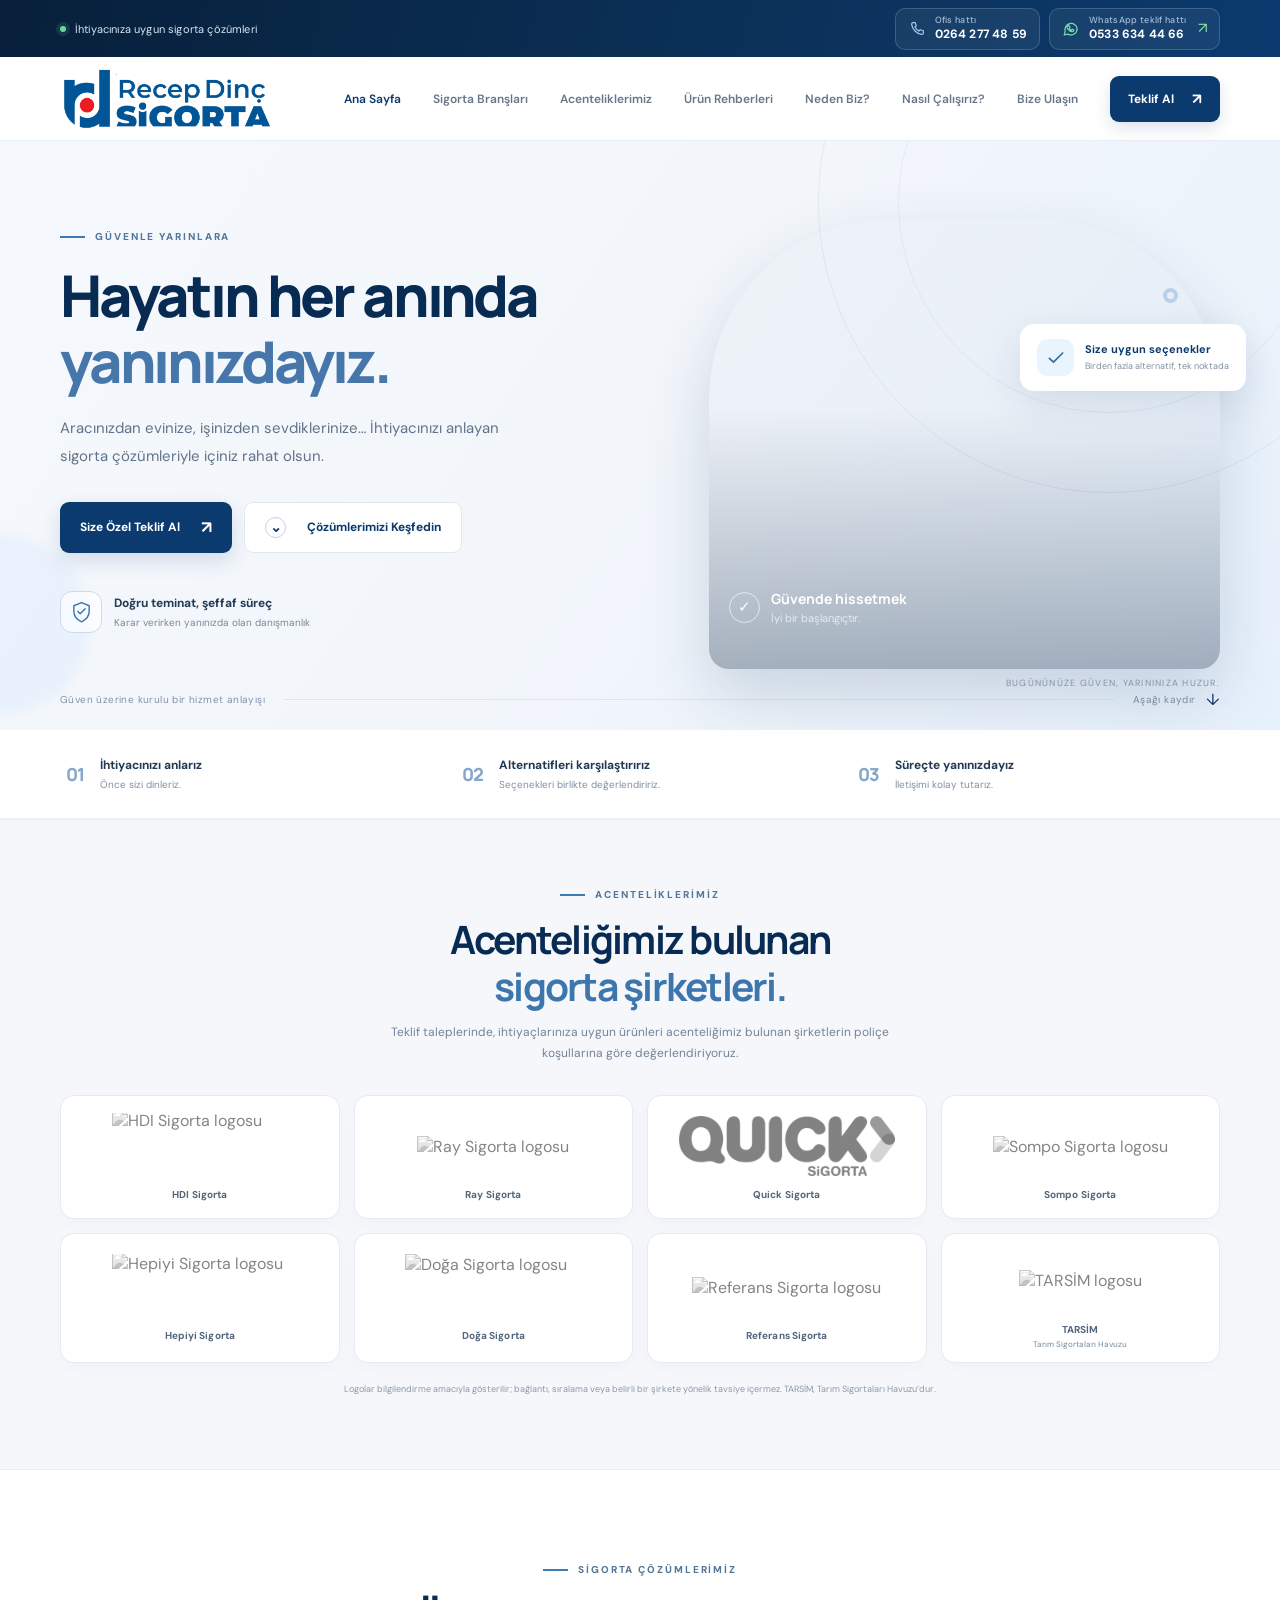
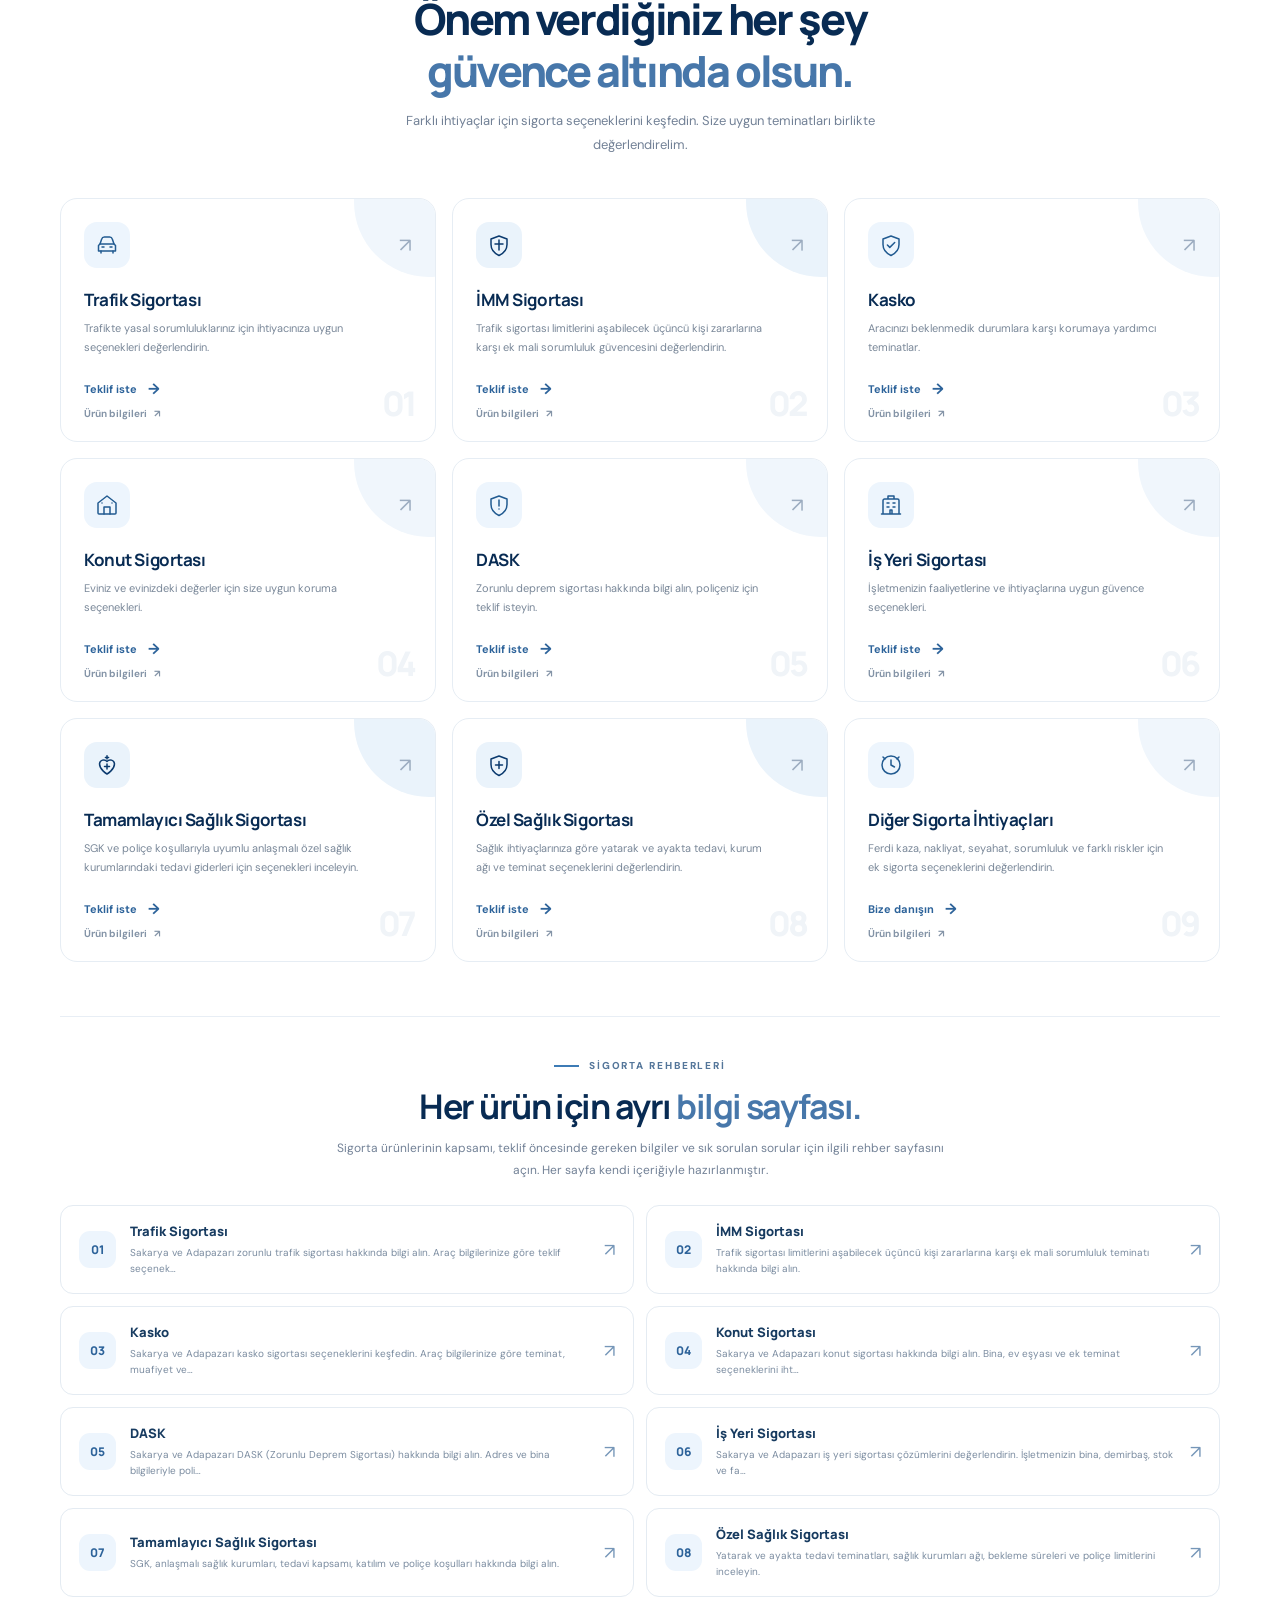
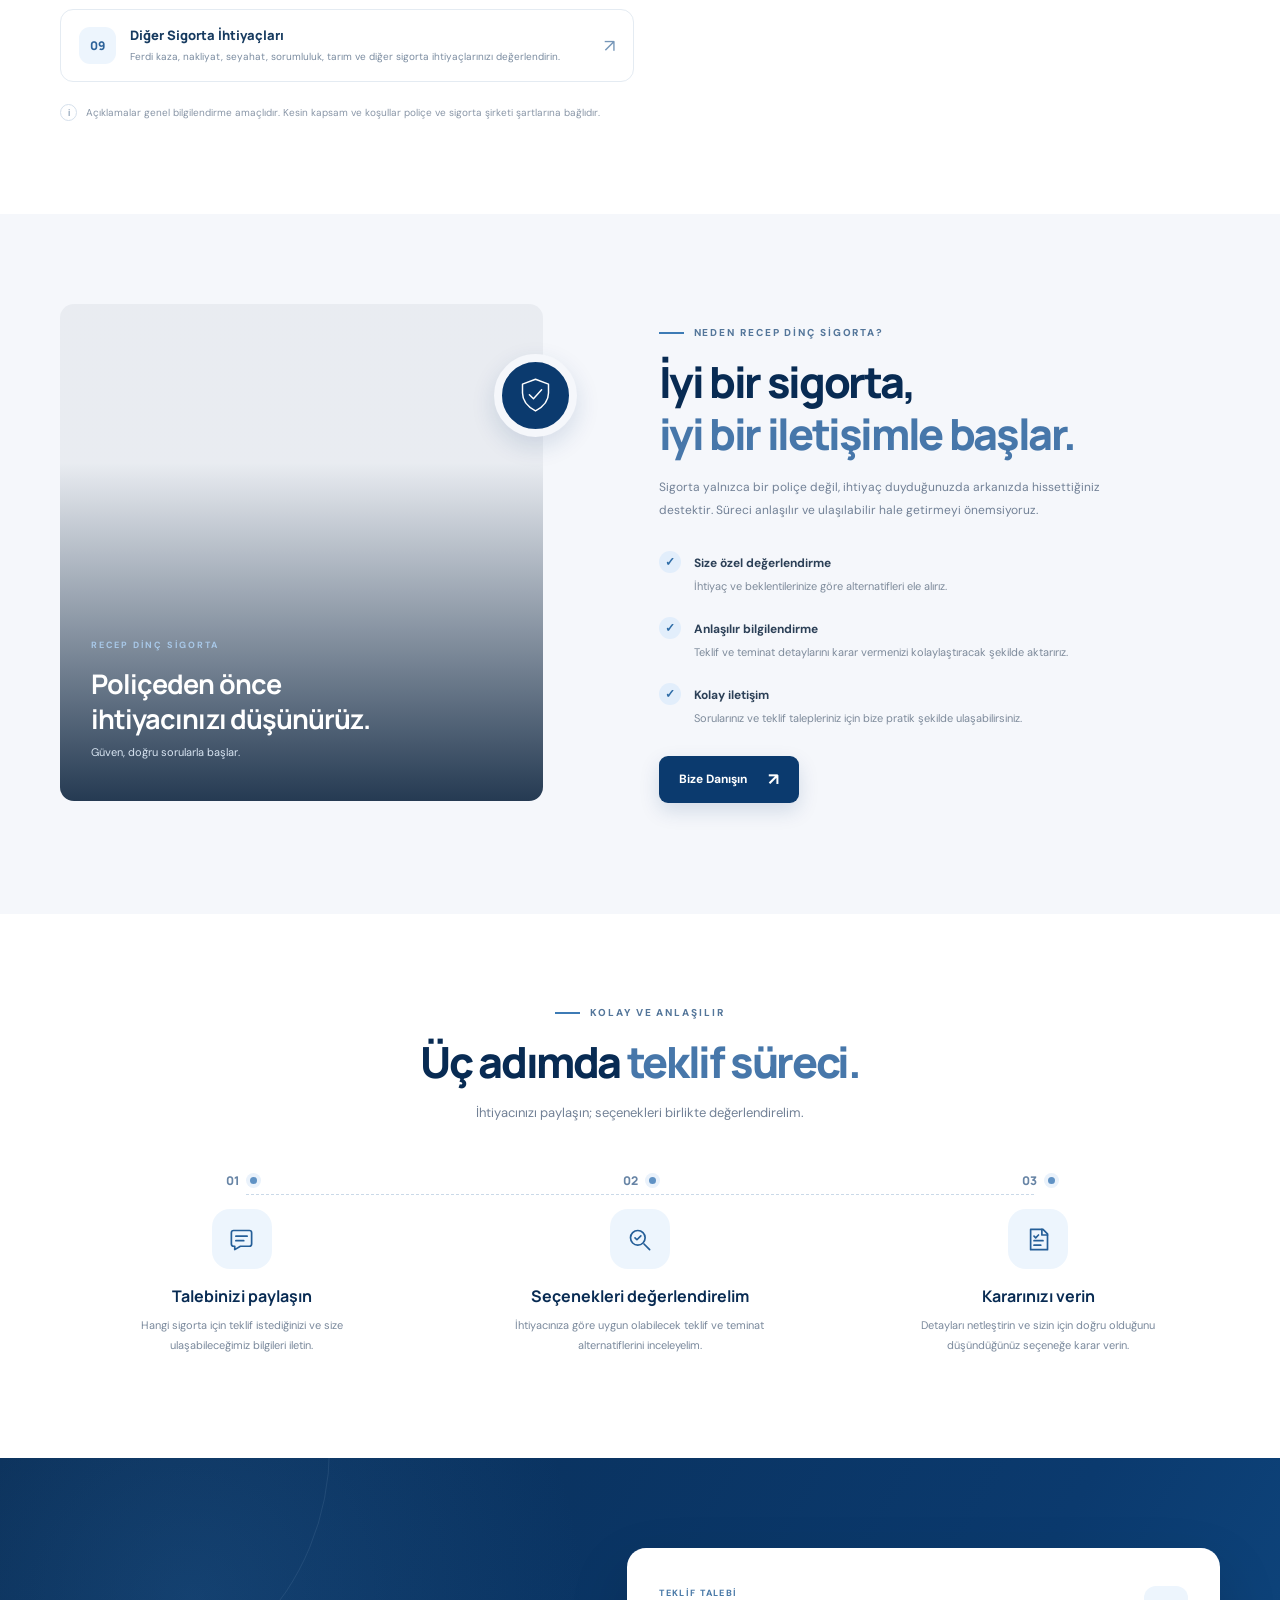
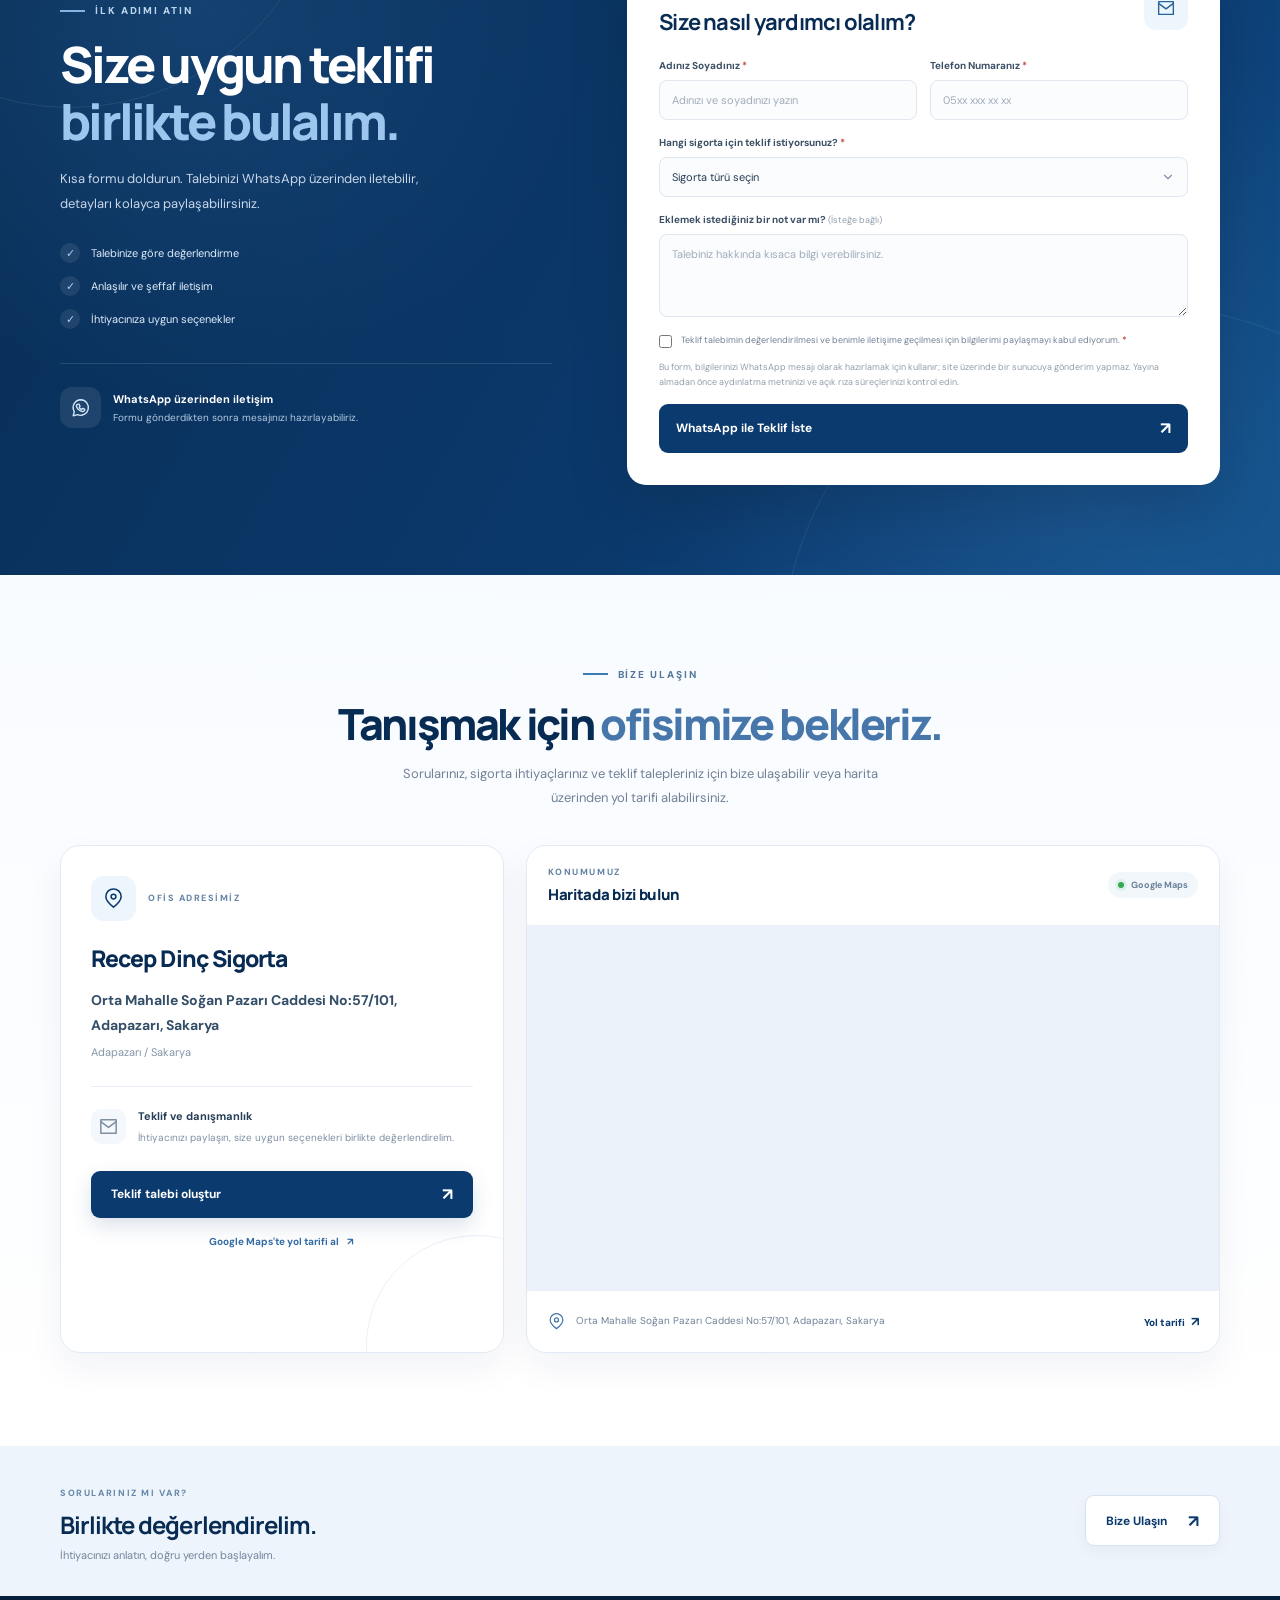
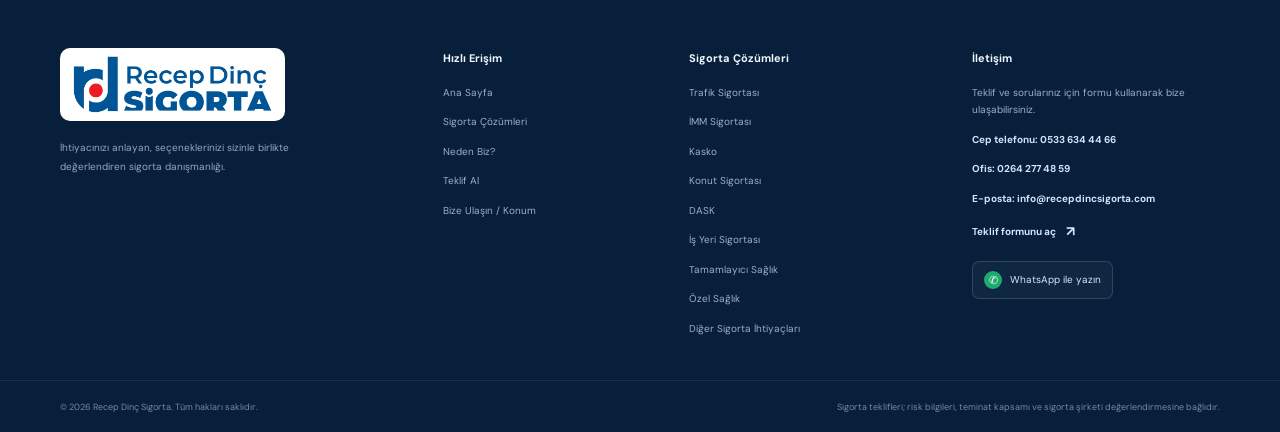
==== index.html @ e1933b5a "ilk" ====
<!DOCTYPE html>

<html lang="tr">
<head>
<meta charset="utf-8"/>
<meta content="width=device-width, initial-scale=1" name="viewport"/>
<meta content="#0B3A6E" name="theme-color"/>
<meta content="index,follow,max-image-preview:large" name="robots"/>
<link href="https://www.recepdincsigorta.com/" rel="canonical"/>
<meta content="website" property="og:type"/>
<meta content="tr_TR" property="og:locale"/>
<meta content="Recep Dinç Sigorta" property="og:site_name"/>
<meta content="Recep Dinç Sigorta | Sakarya Sigorta Çözümleri" property="og:title"/>
<meta content="Recep Dinç Sigorta ile Sakarya ve Adapazarı’nda trafik sigortası, İMM, kasko, konut, DASK, iş yeri, tamamlayıcı sağlık, özel sağlık ve diğer sigorta ihtiyaçları için bilgi alın ve WhatsApp üzerinden teklif isteyin." property="og:description"/>
<meta content="https://www.recepdincsigorta.com/" property="og:url"/>
<meta content="Recep Dinç Sigorta ile Sakarya ve Adapazarı’nda trafik sigortası, İMM, kasko, konut, DASK, iş yeri, tamamlayıcı sağlık, özel sağlık ve diğer sigorta ihtiyaçları için bilgi alın ve WhatsApp üzerinden teklif isteyin." name="description"/>
<title>Recep Dinç Sigorta | Sakarya Sigorta Çözümleri</title>
<link href="https://fonts.googleapis.com" rel="preconnect"/>
<link crossorigin="" href="https://fonts.gstatic.com" rel="preconnect"/>
<link href="https://fonts.googleapis.com/css2?family=DM+Sans:wght@400;500;600;700&amp;family=Manrope:wght@400;500;600;700;800&amp;display=swap" rel="stylesheet"/>
<link href="style.css" rel="stylesheet">
<script type="application/ld+json">{"@context":"https://schema.org","@graph":[{"@type":"InsuranceAgency","@id":"https://www.recepdincsigorta.com/#organization","name":"Recep Dinç Sigorta","url":"https://www.recepdincsigorta.com/","telephone":"+902642774859","email":"info@recepdincsigorta.com","contactPoint":{"@type":"ContactPoint","telephone":"+905336344466","email":"info@recepdincsigorta.com","contactType":"customer service","availableLanguage":"Turkish"},"address":{"@type":"PostalAddress","streetAddress":"Orta Mahalle Soğan Pazarı Caddesi No:57/101","addressLocality":"Adapazarı","addressRegion":"Sakarya","addressCountry":"TR"}},{"@type":"WebSite","@id":"https://www.recepdincsigorta.com/#website","url":"https://www.recepdincsigorta.com/","name":"Recep Dinç Sigorta","inLanguage":"tr-TR","publisher":{"@id":"https://www.recepdincsigorta.com/#organization"}}]}
</script>

<style id="quick-logo-final-fix">
.partner-logo-quick{display:block;width:220px;max-width:100%;height:60px;max-height:60px;object-fit:contain;object-position:center;flex:0 1 auto}
@media(max-width:760px){.partner-logo-quick{width:160px;max-width:100%;height:45px;max-height:45px;object-fit:contain}}
</style>
</head>
<body>
<div class="topline">
<div class="container topline-inner">
<span class="topline-message"><span class="status-dot"></span> İhtiyacınıza uygun sigorta çözümleri</span>
<div aria-label="Hızlı iletişim bağlantıları" class="topline-actions">
<a aria-label="Ofis telefonunu ara: 0264 277 48 59" class="topline-phone" href="tel:+902642774859">
<svg aria-hidden="true" viewbox="0 0 24 24"><path d="M6.8 3.5h2.8l1.4 4.2-1.8 1.6a14.1 14.1 0 0 0 5.5 5.5l1.6-1.8 4.2 1.4v2.8c0 1.1-.9 2-2 2A15.8 15.8 0 0 1 4.8 5.5c0-1.1.9-2 2-2Z"></path></svg><span class="topline-copy"><small>Ofis hattı</small><strong>0264 277 48 59</strong></span>
</a>
<a aria-label="WhatsApp üzerinden yaz: 0533 634 44 66" class="topline-right" href="https://wa.me/905336344466?text=Merhaba%20Recep%20Din%C3%A7%20Sigorta" rel="noopener noreferrer" target="_blank">
<svg aria-hidden="true" viewbox="0 0 24 24"><path d="M20.2 11.7a8.2 8.2 0 0 1-12.1 7.2L3 20l1.2-4.9A8.2 8.2 0 1 1 20.2 11.7Z"></path><path d="M8.2 8.1c.2-.4.4-.5.7-.5h.5c.2 0 .3.1.4.4l.8 1.7c.1.2.1.4-.1.6l-.6.7c-.2.2-.2.4 0 .6.5.7 1.2 1.4 2 1.8.2.1.4.1.6-.1l.8-.8c.2-.2.4-.2.6-.1l1.6.8c.2.1.3.2.3.4 0 .3-.2 1-.7 1.4-.5.4-1.2.7-1.9.6-.7-.1-1.7-.4-2.8-1.1-1.6-1-2.7-2.4-3-2.9-.3-.5-.7-1.2-.7-1.9s.3-1.3.7-1.7Z"></path></svg><span class="topline-copy"><small>WhatsApp teklif hattı</small><strong>0533 634 44 66</strong></span><span aria-hidden="true" class="topline-arrow">↗</span>
</a>
</div>
</div>
</div>
<header class="site-header">
<div class="container nav-wrap">
<a aria-label="Recep Dinç Sigorta ana sayfa" class="brand" href="#anasayfa">
<img alt="Recep Dinç Sigorta" class="brand-logo" src="assets/recep-dinc-sigorta-logo.png"/>
</a>
<button aria-controls="mainNav" aria-expanded="false" aria-label="Menüyü aç" class="menu-toggle" id="menuToggle"><span></span><span></span><span></span></button>
<nav aria-label="Ana menü" class="main-nav" id="mainNav">
<a class="nav-link active" href="#anasayfa">Ana Sayfa</a>
<a class="nav-link" href="#sigortalar">Sigorta Branşları</a>
<a class="nav-link" href="#cozum-ortaklarimiz">Acenteliklerimiz</a>
<a class="nav-link" href="#urun-detaylari">Ürün Rehberleri</a>
<a class="nav-link" href="#neden-biz">Neden Biz?</a>
<a class="nav-link" href="#surec">Nasıl Çalışırız?</a>
<a class="nav-link" href="bize-ulasin.html">Bize Ulaşın</a>
<a class="nav-cta" href="#teklif">Teklif Al <span aria-hidden="true">↗</span></a>
</nav>
</div>
</header>
<main>
<section class="hero" id="anasayfa">
<div class="hero-orb orb-one"></div><div class="hero-orb orb-two"></div>
<div class="container hero-grid">
<div class="hero-copy">
<div class="eyebrow"><span class="eyebrow-line"></span> GÜVENLE YARINLARA</div>
<h1>Hayatın her anında<br/><span>yanınızdayız.</span></h1>
<p class="hero-lead">Aracınızdan evinize, işinizden sevdiklerinize… İhtiyacınızı anlayan sigorta çözümleriyle içiniz rahat olsun.</p>
<div class="hero-actions">
<a class="btn btn-primary" href="#teklif">Size Özel Teklif Al <span aria-hidden="true">↗</span></a>
<a class="btn btn-secondary" href="#sigortalar"><span aria-hidden="true" class="play-icon">⌄</span> Çözümlerimizi Keşfedin</a>
</div>
<div class="hero-proof">
<div class="proof-icon"><svg aria-hidden="true" viewbox="0 0 24 24"><path d="M12 2.7 20 6v5.7c0 5.2-3.2 8.8-8 11.1-4.8-2.3-8-5.9-8-11.1V6l8-3.3Z"></path><path d="m8.2 12 2.4 2.4 5.2-5.2"></path></svg></div>
<div><strong>Doğru teminat, şeffaf süreç</strong><span>Karar verirken yanınızda olan danışmanlık</span></div>
</div>
</div>
<div aria-label="Ailesiyle birlikte açık havada vakit geçiren mutlu aile fotoğrafı" class="hero-visual">
<div class="hero-photo"></div>
<div class="photo-shade"></div>
<div class="image-label"><span class="image-label-icon">✓</span><span><strong>Güvende hissetmek</strong><small>İyi bir başlangıçtır.</small></span></div>
<div class="floating-note"><span class="floating-note-icon"><svg aria-hidden="true" viewbox="0 0 24 24"><path d="M4 12.5 9 17l11-11"></path></svg></span><span><strong>Size uygun seçenekler</strong><small>Birden fazla alternatif, tek noktada</small></span></div>
<div class="visual-caption">Bugününüze güven, yarınınıza huzur.</div>
</div>
</div>
<div class="container hero-bottom"><span>Güven üzerine kurulu bir hizmet anlayışı</span><div class="hero-bottom-line"></div><span class="scroll-hint">Aşağı kaydır <span>↓</span></span></div>
</section>
<section aria-label="Hizmet yaklaşımımız" class="trust-strip">
<div class="container trust-grid">
<div class="trust-item"><span class="trust-symbol">01</span><div><strong>İhtiyacınızı anlarız</strong><small>Önce sizi dinleriz.</small></div></div>
<div class="trust-item"><span class="trust-symbol">02</span><div><strong>Alternatifleri karşılaştırırız</strong><small>Seçenekleri birlikte değerlendiririz.</small></div></div>
<div class="trust-item"><span class="trust-symbol">03</span><div><strong>Süreçte yanınızdayız</strong><small>İletişimi kolay tutarız.</small></div></div>
</div>
</section>
<section aria-labelledby="partners-title" class="partners-section" id="cozum-ortaklarimiz">
<div class="container">
<div class="partners-heading">
<div class="eyebrow"><span class="eyebrow-line"></span> ACENTELİKLERİMİZ</div>
<h2 id="partners-title">Acenteliğimiz bulunan<br/><span>sigorta şirketleri.</span></h2>
<p>Teklif taleplerinde, ihtiyaçlarınıza uygun ürünleri acenteliğimiz bulunan şirketlerin poliçe koşullarına göre değerlendiriyoruz.</p>
</div>
<div aria-label="Acenteliğimiz bulunan sigorta şirketleri" class="partners-grid">
<div aria-label="HDI Sigorta, acenteliğimiz bulunan sigorta şirketi" class="partner-card" role="group" tabindex="0">
<span class="partner-logo-wrap"><img alt="HDI Sigorta logosu" class="partner-logo partner-logo-hdi" decoding="async" loading="eager" src="https://www.fndsigorta.com/uploads/8.webp"/></span><span class="partner-name">HDI Sigorta</span>
</div>
<div aria-label="Ray Sigorta, acenteliğimiz bulunan sigorta şirketi" class="partner-card" role="group" tabindex="0">
<span class="partner-logo-wrap"><img alt="Ray Sigorta logosu" class="partner-logo partner-logo-ray" decoding="async" loading="eager" src="https://upload.wikimedia.org/wikipedia/commons/9/9a/Ray_Sigorta_logo.svg"/></span><span class="partner-name">Ray Sigorta</span>
</div>
<div aria-label="Quick Sigorta, acenteliğimiz bulunan sigorta şirketi" class="partner-card" role="group" tabindex="0">
<span class="partner-logo-wrap"><img alt="Quick Sigorta logosu" class="partner-logo partner-logo-quick" width="540" height="150" decoding="async" loading="eager" src="assets/quick-sigorta-logo.png"/></span><span class="partner-name">Quick Sigorta</span>
</div>
<div aria-label="Sompo Sigorta, acenteliğimiz bulunan sigorta şirketi" class="partner-card" role="group" tabindex="0">
<span class="partner-logo-wrap"><img alt="Sompo Sigorta logosu" class="partner-logo" decoding="async" loading="lazy" src="https://upload.wikimedia.org/wikipedia/commons/1/10/Sompo-sigorta.svg"/></span><span class="partner-name">Sompo Sigorta</span>
</div>
<div aria-label="Hepiyi Sigorta, acenteliğimiz bulunan sigorta şirketi" class="partner-card" role="group" tabindex="0">
<span class="partner-logo-wrap"><img alt="Hepiyi Sigorta logosu" class="partner-logo partner-logo-hepiyi" decoding="async" loading="lazy" src="https://logowik.com/content/uploads/images/hepiyi-sigorta5466.logowik.com.webp"/></span><span class="partner-name">Hepiyi Sigorta</span>
</div>
<div aria-label="Doğa Sigorta, acenteliğimiz bulunan sigorta şirketi" class="partner-card" role="group" tabindex="0">
<span class="partner-logo-wrap"><img alt="Doğa Sigorta logosu" class="partner-logo partner-logo-doga" decoding="async" loading="lazy" src="https://www.dogasigorta.com/images/thumbnail.png"/></span><span class="partner-name">Doğa Sigorta</span>
</div>
<div aria-label="Referans Sigorta, acenteliğimiz bulunan sigorta şirketi" class="partner-card" role="group" tabindex="0">
<span class="partner-logo-wrap"><img alt="Referans Sigorta logosu" class="partner-logo" decoding="async" loading="lazy" src="https://www.sehirsigorta.com/img/sigorta-sirket-logolari/referans_sigorta_logo.png"/></span><span class="partner-name">Referans Sigorta</span>
</div>
<div aria-label="TARSİM, Tarım Sigortaları Havuzu" class="partner-card" role="group" tabindex="0">
<span class="partner-logo-wrap"><img alt="TARSİM logosu" class="partner-logo partner-logo-tarsim" decoding="async" loading="lazy" src="https://trsm.tarsim.gov.tr/rest/api/anonymous/getKMHaberDuyuruDokumanFile?id=230&amp;type=image%2Fpng"/></span><span class="partner-name">TARSİM<small class="partner-subname">Tarım Sigortaları Havuzu</small></span>
</div>
</div>
<p class="partners-note">Logolar bilgilendirme amacıyla gösterilir; bağlantı, sıralama veya belirli bir şirkete yönelik tavsiye içermez. TARSİM, Tarım Sigortaları Havuzu’dur.</p>
</div>
</section>
<section class="section insurance-section" id="sigortalar">
<div class="container">
<div class="section-heading centered">
<div class="eyebrow"><span class="eyebrow-line"></span> SİGORTA ÇÖZÜMLERİMİZ</div>
<h2>Önem verdiğiniz her şey<br/><span>güvence altında olsun.</span></h2>
<p>Farklı ihtiyaçlar için sigorta seçeneklerini keşfedin. Size uygun teminatları birlikte değerlendirelim.</p>
</div>
<div class="insurance-grid">
<article class="insurance-card card-traffic">
<div class="card-top"><span class="card-icon"><svg viewbox="0 0 24 24"><path d="m5 11 1.7-5A2.8 2.8 0 0 1 9.4 4h5.2a2.8 2.8 0 0 1 2.7 2L19 11l1.5 1.5V18H3.5v-5.5L5 11Z"></path><path d="M5 11h14M6 18v2m12-2v2M7 14h2m6 0h2"></path></svg></span><span class="card-arrow">↗</span></div>
<div class="card-content"><h3><a href="trafik-sigortasi.html">Trafik Sigortası</a></h3><p>Trafikte yasal sorumluluklarınız için ihtiyacınıza uygun seçenekleri değerlendirin.</p><div class="card-actions"><a class="text-link" data-branch="Trafik Sigortası" href="#teklif">Teklif iste <span>→</span></a><a class="detail-link" href="trafik-sigortasi.html">Ürün bilgileri <span>↗</span></a></div></div>
<div class="card-number">01</div>
</article><article class="insurance-card card-imm">
<div class="card-top"><span class="card-icon"><svg aria-hidden="true" viewbox="0 0 24 24"><path d="M12 3 20 6v5.5c0 5.1-3.1 8.7-8 11-4.9-2.3-8-5.9-8-11V6l8-3Z"></path><path d="M12 7v10M8 11h8"></path></svg></span><span class="card-arrow">↗</span></div>
<div class="card-content"><h3><a href="imm-sigortasi.html">İMM Sigortası</a></h3><p>Trafik sigortası limitlerini aşabilecek üçüncü kişi zararlarına karşı ek mali sorumluluk güvencesini değerlendirin.</p><div class="card-actions"><a class="text-link" data-branch="İMM (İhtiyari Mali Mesuliyet)" href="#teklif">Teklif iste <span>→</span></a><a class="detail-link" href="imm-sigortasi.html">Ürün bilgileri <span>↗</span></a></div></div>
<div class="card-number">02</div>
</article>
<article class="insurance-card card-casco">
<div class="card-top"><span class="card-icon"><svg viewbox="0 0 24 24"><path d="M12 3 20 6v5.5c0 5.1-3.1 8.7-8 11-4.9-2.3-8-5.9-8-11V6l8-3Z"></path><path d="m8.4 12 2.4 2.4 4.9-4.9"></path></svg></span><span class="card-arrow">↗</span></div>
<div class="card-content"><h3><a href="kasko-sigortasi.html">Kasko</a></h3><p>Aracınızı beklenmedik durumlara karşı korumaya yardımcı teminatlar.</p><div class="card-actions"><a class="text-link" data-branch="Kasko" href="#teklif">Teklif iste <span>→</span></a><a class="detail-link" href="kasko-sigortasi.html">Ürün bilgileri <span>↗</span></a></div></div>
<div class="card-number">03</div>
</article>
<article class="insurance-card card-home">
<div class="card-top"><span class="card-icon"><svg viewbox="0 0 24 24"><path d="m3 10 9-7 9 7v10a1 1 0 0 1-1 1H4a1 1 0 0 1-1-1V10Z"></path><path d="M9 21v-7h6v7M7 10h.01M17 10h.01"></path></svg></span><span class="card-arrow">↗</span></div>
<div class="card-content"><h3><a href="konut-sigortasi.html">Konut Sigortası</a></h3><p>Eviniz ve evinizdeki değerler için size uygun koruma seçenekleri.</p><div class="card-actions"><a class="text-link" data-branch="Konut Sigortası" href="#teklif">Teklif iste <span>→</span></a><a class="detail-link" href="konut-sigortasi.html">Ürün bilgileri <span>↗</span></a></div></div>
<div class="card-number">04</div>
</article>
<article class="insurance-card card-dask">
<div class="card-top"><span class="card-icon"><svg viewbox="0 0 24 24"><path d="M12 3 20 6v5.5c0 5.1-3.1 8.7-8 11-4.9-2.3-8-5.9-8-11V6l8-3Z"></path><path d="M12 7v6m0 3h.01"></path></svg></span><span class="card-arrow">↗</span></div>
<div class="card-content"><h3><a href="dask.html">DASK</a></h3><p>Zorunlu deprem sigortası hakkında bilgi alın, poliçeniz için teklif isteyin.</p><div class="card-actions"><a class="text-link" data-branch="DASK (Zorunlu Deprem Sigortası)" href="#teklif">Teklif iste <span>→</span></a><a class="detail-link" href="dask.html">Ürün bilgileri <span>↗</span></a></div></div>
<div class="card-number">05</div>
</article>
<article class="insurance-card card-work">
<div class="card-top"><span class="card-icon"><svg viewbox="0 0 24 24"><path d="M4 21V7.5A1.5 1.5 0 0 1 5.5 6h13A1.5 1.5 0 0 1 20 7.5V21M2.5 21h19M9 6V3h6v3M8 10h2m4 0h2M8 14h2m4 0h2M11 21v-4h2v4"></path></svg></span><span class="card-arrow">↗</span></div>
<div class="card-content"><h3><a href="is-yeri-sigortasi.html">İş Yeri Sigortası</a></h3><p>İşletmenizin faaliyetlerine ve ihtiyaçlarına uygun güvence seçenekleri.</p><div class="card-actions"><a class="text-link" data-branch="İş Yeri Sigortası" href="#teklif">Teklif iste <span>→</span></a><a class="detail-link" href="is-yeri-sigortasi.html">Ürün bilgileri <span>↗</span></a></div></div>
<div class="card-number">06</div>
</article>
<article class="insurance-card card-tss">
<div class="card-top"><span class="card-icon"><svg aria-hidden="true" viewbox="0 0 24 24"><path d="M12 21s-7.5-4.3-7.5-10.2A4.3 4.3 0 0 1 12 8.4a4.3 4.3 0 0 1 7.5 2.4C19.5 16.7 12 21 12 21Z"></path><path d="M12 6V2.8M10.4 4.4h3.2M12 11v5m-2.5-2.5h5"></path></svg></span><span class="card-arrow">↗</span></div>
<div class="card-content"><h3><a href="tamamlayici-saglik-sigortasi.html">Tamamlayıcı Sağlık Sigortası</a></h3><p>SGK ve poliçe koşullarıyla uyumlu anlaşmalı özel sağlık kurumlarındaki tedavi giderleri için seçenekleri inceleyin.</p><div class="card-actions"><a class="text-link" data-branch="Tamamlayıcı Sağlık Sigortası" href="#teklif">Teklif iste <span>→</span></a><a class="detail-link" href="tamamlayici-saglik-sigortasi.html">Ürün bilgileri <span>↗</span></a></div></div>
<div class="card-number">07</div>
</article>
<article class="insurance-card card-oss">
<div class="card-top"><span class="card-icon"><svg aria-hidden="true" viewbox="0 0 24 24"><path d="M12 3 20 6v5.5c0 5.1-3.1 8.7-8 11-4.9-2.3-8-5.9-8-11V6l8-3Z"></path><path d="M8.5 12h7M12 8.5v7"></path></svg></span><span class="card-arrow">↗</span></div>
<div class="card-content"><h3><a href="ozel-saglik-sigortasi.html">Özel Sağlık Sigortası</a></h3><p>Sağlık ihtiyaçlarınıza göre yatarak ve ayakta tedavi, kurum ağı ve teminat seçeneklerini değerlendirin.</p><div class="card-actions"><a class="text-link" data-branch="Özel Sağlık Sigortası" href="#teklif">Teklif iste <span>→</span></a><a class="detail-link" href="ozel-saglik-sigortasi.html">Ürün bilgileri <span>↗</span></a></div></div>
<div class="card-number">08</div>
</article>
<article class="insurance-card card-other">
<div class="card-top"><span class="card-icon"><svg viewbox="0 0 24 24"><circle cx="12" cy="12" r="9"></circle><path d="M12 7v5l3.5 2M4 4l2 2m14-2-2 2"></path></svg></span><span class="card-arrow">↗</span></div>
<div class="card-content"><h3><a href="diger-sigorta-cozumleri.html">Diğer Sigorta İhtiyaçları</a></h3><p>Ferdi kaza, nakliyat, seyahat, sorumluluk ve farklı riskler için ek sigorta seçeneklerini değerlendirin.</p><div class="card-actions"><a class="text-link" data-branch="Diğer Sigorta İhtiyacı" href="#teklif">Bize danışın <span>→</span></a><a class="detail-link" href="diger-sigorta-cozumleri.html">Ürün bilgileri <span>↗</span></a></div></div>
<div class="card-number">09</div>
</article>
</div>
<div class="product-detail-intro" id="urun-detaylari">
<div class="product-detail-heading">
<div class="eyebrow"><span class="eyebrow-line"></span> SİGORTA REHBERLERİ</div>
<h3>Her ürün için ayrı <span>bilgi sayfası.</span></h3>
<p>Sigorta ürünlerinin kapsamı, teklif öncesinde gereken bilgiler ve sık sorulan sorular için ilgili rehber sayfasını açın. Her sayfa kendi içeriğiyle hazırlanmıştır.</p>
</div>
<div class="product-guide-grid">
<a class="product-guide-card" href="trafik-sigortasi.html"><span class="guide-number">01</span><span class="guide-copy"><strong>Trafik Sigortası</strong><small>Sakarya ve Adapazarı zorunlu trafik sigortası hakkında bilgi alın. Araç bilgilerinize göre teklif seçenek…</small></span><span aria-hidden="true" class="guide-arrow">↗</span></a><a class="product-guide-card" href="imm-sigortasi.html"><span class="guide-number">02</span><span class="guide-copy"><strong>İMM Sigortası</strong><small>Trafik sigortası limitlerini aşabilecek üçüncü kişi zararlarına karşı ek mali sorumluluk teminatı hakkında bilgi alın.</small></span><span aria-hidden="true" class="guide-arrow">↗</span></a>
<a class="product-guide-card" href="kasko-sigortasi.html"><span class="guide-number">03</span><span class="guide-copy"><strong>Kasko</strong><small>Sakarya ve Adapazarı kasko sigortası seçeneklerini keşfedin. Araç bilgilerinize göre teminat, muafiyet ve…</small></span><span aria-hidden="true" class="guide-arrow">↗</span></a>
<a class="product-guide-card" href="konut-sigortasi.html"><span class="guide-number">04</span><span class="guide-copy"><strong>Konut Sigortası</strong><small>Sakarya ve Adapazarı konut sigortası hakkında bilgi alın. Bina, ev eşyası ve ek teminat seçeneklerini iht…</small></span><span aria-hidden="true" class="guide-arrow">↗</span></a>
<a class="product-guide-card" href="dask.html"><span class="guide-number">05</span><span class="guide-copy"><strong>DASK</strong><small>Sakarya ve Adapazarı DASK (Zorunlu Deprem Sigortası) hakkında bilgi alın. Adres ve bina bilgileriyle poli…</small></span><span aria-hidden="true" class="guide-arrow">↗</span></a>
<a class="product-guide-card" href="is-yeri-sigortasi.html"><span class="guide-number">06</span><span class="guide-copy"><strong>İş Yeri Sigortası</strong><small>Sakarya ve Adapazarı iş yeri sigortası çözümlerini değerlendirin. İşletmenizin bina, demirbaş, stok ve fa…</small></span><span aria-hidden="true" class="guide-arrow">↗</span></a>
<a class="product-guide-card" href="tamamlayici-saglik-sigortasi.html"><span class="guide-number">07</span><span class="guide-copy"><strong>Tamamlayıcı Sağlık Sigortası</strong><small>SGK, anlaşmalı sağlık kurumları, tedavi kapsamı, katılım ve poliçe koşulları hakkında bilgi alın.</small></span><span aria-hidden="true" class="guide-arrow">↗</span></a>
<a class="product-guide-card" href="ozel-saglik-sigortasi.html"><span class="guide-number">08</span><span class="guide-copy"><strong>Özel Sağlık Sigortası</strong><small>Yatarak ve ayakta tedavi teminatları, sağlık kurumları ağı, bekleme süreleri ve poliçe limitlerini inceleyin.</small></span><span aria-hidden="true" class="guide-arrow">↗</span></a>
<a class="product-guide-card" href="diger-sigorta-cozumleri.html"><span class="guide-number">09</span><span class="guide-copy"><strong>Diğer Sigorta İhtiyaçları</strong><small>Ferdi kaza, nakliyat, seyahat, sorumluluk, tarım ve diğer sigorta ihtiyaçlarınızı değerlendirin.</small></span><span aria-hidden="true" class="guide-arrow">↗</span></a>
</div>
<div class="section-footnote"><span class="footnote-mark">i</span> Açıklamalar genel bilgilendirme amaçlıdır. Kesin kapsam ve koşullar poliçe ve sigorta şirketi şartlarına bağlıdır.</div>
</div>
</div>
</section>
<section class="why-section" id="neden-biz">
<div class="container why-grid">
<div class="why-visual">
<div class="why-photo"></div><div class="why-photo-overlay"></div>
<div class="why-visual-copy"><span class="mini-label">RECEP DİNÇ SİGORTA</span><h3>Poliçeden önce<br/>ihtiyacınızı düşünürüz.</h3><p>Güven, doğru sorularla başlar.</p></div>
<div class="why-seal"><svg viewbox="0 0 48 48"><path d="M24 4 40 10v11c0 10-6.5 17-16 22C14.5 38 8 31 8 21V10l16-6Z"></path><path d="m16.5 23 5 5 10-11"></path></svg></div>
</div>
<div class="why-copy">
<div class="eyebrow"><span class="eyebrow-line"></span> NEDEN RECEP DİNÇ SİGORTA?</div>
<h2>İyi bir sigorta,<br/><span>iyi bir iletişimle başlar.</span></h2>
<p class="why-intro">Sigorta yalnızca bir poliçe değil, ihtiyaç duyduğunuzda arkanızda hissettiğiniz destektir. Süreci anlaşılır ve ulaşılabilir hale getirmeyi önemsiyoruz.</p>
<div class="benefit-list">
<div class="benefit"><span class="benefit-check">✓</span><div><strong>Size özel değerlendirme</strong><p>İhtiyaç ve beklentilerinize göre alternatifleri ele alırız.</p></div></div>
<div class="benefit"><span class="benefit-check">✓</span><div><strong>Anlaşılır bilgilendirme</strong><p>Teklif ve teminat detaylarını karar vermenizi kolaylaştıracak şekilde aktarırız.</p></div></div>
<div class="benefit"><span class="benefit-check">✓</span><div><strong>Kolay iletişim</strong><p>Sorularınız ve teklif talepleriniz için bize pratik şekilde ulaşabilirsiniz.</p></div></div>
</div>
<a class="btn btn-primary" href="#teklif">Bize Danışın <span aria-hidden="true">↗</span></a>
</div>
</div>
</section>
<section class="process-section" id="surec">
<div class="container">
<div class="section-heading centered">
<div class="eyebrow"><span class="eyebrow-line"></span> KOLAY VE ANLAŞILIR</div>
<h2>Üç adımda <span>teklif süreci.</span></h2>
<p>İhtiyacınızı paylaşın; seçenekleri birlikte değerlendirelim.</p>
</div>
<div class="process-grid">
<div class="process-step"><div class="step-number">01 <span></span></div><div class="step-icon"><svg viewbox="0 0 24 24"><path d="M5 4h14a2 2 0 0 1 2 2v10a2 2 0 0 1-2 2h-8l-5 3v-3H5a2 2 0 0 1-2-2V6a2 2 0 0 1 2-2Z"></path><path d="M7 9h10M7 13h7"></path></svg></div><h3>Talebinizi paylaşın</h3><p>Hangi sigorta için teklif istediğinizi ve size ulaşabileceğimiz bilgileri iletin.</p></div>
<div class="process-step"><div class="step-number">02 <span></span></div><div class="step-icon"><svg viewbox="0 0 24 24"><circle cx="10.5" cy="10.5" r="6.5"></circle><path d="m16 16 5 5M8 10.5l1.7 1.7 3.5-3.5"></path></svg></div><h3>Seçenekleri değerlendirelim</h3><p>İhtiyacınıza göre uygun olabilecek teklif ve teminat alternatiflerini inceleyelim.</p></div>
<div class="process-step"><div class="step-number">03 <span></span></div><div class="step-icon"><svg viewbox="0 0 24 24"><path d="M5 3h11l4 4v14H5z"></path><path d="M15 3v5h5M8 13h8M8 17h6"></path><path d="m8 9 1.5 1.5L12 8"></path></svg></div><h3>Kararınızı verin</h3><p>Detayları netleştirin ve sizin için doğru olduğunu düşündüğünüz seçeneğe karar verin.</p></div>
</div>
</div>
</section>
<section class="quote-section" id="teklif">
<div class="quote-decoration quote-decoration-one"></div><div class="quote-decoration quote-decoration-two"></div>
<div class="container quote-grid">
<div class="quote-copy">
<div class="eyebrow eyebrow-light"><span class="eyebrow-line"></span> İLK ADIMI ATIN</div>
<h2>Size uygun teklifi<br/><span>birlikte bulalım.</span></h2>
<p>Kısa formu doldurun. Talebinizi WhatsApp üzerinden iletebilir, detayları kolayca paylaşabilirsiniz.</p>
<div class="quote-points"><div><span>✓</span> Talebinize göre değerlendirme</div><div><span>✓</span> Anlaşılır ve şeffaf iletişim</div><div><span>✓</span> İhtiyacınıza uygun seçenekler</div></div>
<div class="quote-direct"><div class="quote-direct-icon"><svg viewbox="0 0 24 24"><path d="M12 3a8.5 8.5 0 0 0-7.3 12.9L3.5 20.5l4.7-1.2A8.5 8.5 0 1 0 12 3Z"></path><path d="M8.5 8.2c.2-.4.4-.4.7-.4h.5c.2 0 .3.1.4.3l.8 1.7c.1.2.1.4-.1.6l-.6.6c-.2.2-.2.4 0 .6.4.7 1.2 1.4 2 1.9.2.1.4.1.6-.1l.8-.8c.2-.2.4-.2.6-.1l1.6.8c.2.1.3.2.3.4 0 .3-.2 1-.7 1.5-.5.4-1.2.7-1.9.6-.7-.1-1.7-.4-2.8-1.1-1.6-1-2.7-2.4-3-2.9-.3-.5-.7-1.2-.7-1.9s.3-1.3.7-1.7Z"></path></svg></div><div><strong>WhatsApp üzerinden iletişim</strong><span>Formu gönderdikten sonra mesajınızı hazırlayabiliriz.</span></div></div>
</div>
<div class="quote-form-card">
<div class="form-heading"><div><span class="form-overline">TEKLİF TALEBİ</span><h3>Size nasıl yardımcı olalım?</h3></div><div class="form-heading-icon"><svg viewbox="0 0 24 24"><path d="M4 5h16v14H4z"></path><path d="m4 7 8 6 8-6"></path></svg></div></div>
<form id="quoteForm" novalidate="">
<div class="field-row">
<label class="field"><span>Adınız Soyadınız <b>*</b></span><input autocomplete="name" name="fullName" placeholder="Adınızı ve soyadınızı yazın" required="" type="text"/></label>
<label class="field"><span>Telefon Numaranız <b>*</b></span><input autocomplete="tel" inputmode="tel" name="phone" placeholder="05xx xxx xx xx" required="" type="tel"/></label>
</div>
<label class="field"><span>Hangi sigorta için teklif istiyorsunuz? <b>*</b></span><select name="branch" required=""><option disabled="" selected="" value="">Sigorta türü seçin</option><option>Trafik Sigortası</option><option>İMM (İhtiyari Mali Mesuliyet)</option><option>Kasko</option><option>Konut Sigortası</option><option>DASK (Zorunlu Deprem Sigortası)</option><option>İş Yeri Sigortası</option><option>Tamamlayıcı Sağlık Sigortası</option><option>Özel Sağlık Sigortası</option><option>Diğer Sigorta İhtiyacı</option></select></label>
<label class="field"><span>Eklemek istediğiniz bir not var mı? <small>(İsteğe bağlı)</small></span><textarea name="note" placeholder="Talebiniz hakkında kısaca bilgi verebilirsiniz." rows="3"></textarea></label>
<label class="consent"><input name="consent" required="" type="checkbox"/><span>Teklif talebimin değerlendirilmesi ve benimle iletişime geçilmesi için bilgilerimi paylaşmayı kabul ediyorum. <b>*</b></span></label>
<p class="privacy-note">Bu form, bilgilerinizi WhatsApp mesajı olarak hazırlamak için kullanır; site üzerinde bir sunucuya gönderim yapmaz. Yayına almadan önce aydınlatma metninizi ve açık rıza süreçlerinizi kontrol edin.</p>
<button class="btn btn-submit" type="submit">WhatsApp ile Teklif İste <span aria-hidden="true">↗</span></button>
<p aria-live="polite" class="form-feedback" id="formFeedback" role="status"></p>
</form>
</div>
</div>
</section>
<section class="contact-section section" id="bize-ulasin">
<div class="container">
<div class="section-heading centered contact-heading">
<div class="eyebrow"><span class="eyebrow-line"></span> BİZE ULAŞIN</div>
<h2>Tanışmak için <span>ofisimize bekleriz.</span></h2>
<p>Sorularınız, sigorta ihtiyaçlarınız ve teklif talepleriniz için bize ulaşabilir veya harita üzerinden yol tarifi alabilirsiniz.</p>
</div>
<div class="contact-layout">
<div class="contact-info-panel">
<div class="contact-info-top">
<span aria-hidden="true" class="contact-location-icon"><svg viewbox="0 0 24 24"><path d="M20 10c0 5-8 11-8 11S4 15 4 10a8 8 0 1 1 16 0Z"></path><circle cx="12" cy="10" r="2.5"></circle></svg></span>
<span class="contact-label">OFİS ADRESİMİZ</span>
</div>
<h3>Recep Dinç Sigorta</h3>
<address>Orta Mahalle Soğan Pazarı Caddesi No:57/101, Adapazarı, Sakarya</address>
<p class="contact-address-note">Adapazarı / Sakarya</p>
<div class="contact-info-divider"></div>
<div class="contact-help-row"><span aria-hidden="true" class="contact-small-icon"><svg viewbox="0 0 24 24"><path d="M4 5h16v14H4z"></path><path d="m4 7 8 6 8-6"></path></svg></span><div><strong>Teklif ve danışmanlık</strong><span>İhtiyacınızı paylaşın, size uygun seçenekleri birlikte değerlendirelim.</span></div></div>
<a class="btn btn-primary contact-quote-btn" href="#teklif">Teklif talebi oluştur <span aria-hidden="true">↗</span></a>
<a class="contact-directions-link" href="https://www.google.com/maps/dir/?api=1&amp;destination=Orta%20Mahalle%20So%C4%9Fan%20Pazar%C4%B1%20Caddesi%20No%3A57%2F101%2C%20Adapazar%C4%B1%2C%20Sakarya%2C%20T%C3%BCrkiye" rel="noopener noreferrer" target="_blank">Google Maps'te yol tarifi al <span aria-hidden="true">↗</span></a>
</div>
<div class="contact-map-card">
<div class="contact-map-top"><div><span class="map-overline">KONUMUMUZ</span><strong>Haritada bizi bulun</strong></div><span class="map-live-mark"><span></span> Google Maps</span></div>
<div class="contact-map-frame">
<iframe allowfullscreen="" loading="lazy" referrerpolicy="no-referrer-when-downgrade" src="https://maps.google.com/maps?q=Orta%20Mahalle%20So%C4%9Fan%20Pazar%C4%B1%20Caddesi%20No%3A57%2F101%2C%20Adapazar%C4%B1%2C%20Sakarya%2C%20T%C3%BCrkiye&amp;output=embed" title="Recep Dinç Sigorta ofis konumu - Adapazarı, Sakarya"></iframe>
</div>
<div class="contact-map-footer"><span aria-hidden="true" class="map-pin-dot"><svg viewbox="0 0 24 24"><path d="M20 10c0 5-8 11-8 11S4 15 4 10a8 8 0 1 1 16 0Z"></path><circle cx="12" cy="10" r="2.5"></circle></svg></span><span>Orta Mahalle Soğan Pazarı Caddesi No:57/101, Adapazarı, Sakarya</span><a aria-label="Google Maps'te yol tarifi al" href="https://www.google.com/maps/dir/?api=1&amp;destination=Orta%20Mahalle%20So%C4%9Fan%20Pazar%C4%B1%20Caddesi%20No%3A57%2F101%2C%20Adapazar%C4%B1%2C%20Sakarya%2C%20T%C3%BCrkiye" rel="noopener noreferrer" target="_blank">Yol tarifi <b>↗</b></a></div>
</div>
</div>
</div>
</section>
<section class="closing-section">
<div class="container closing-inner"><div><span class="closing-kicker">SORULARINIZ MI VAR?</span><h2>Birlikte değerlendirelim.</h2><p>İhtiyacınızı anlatın, doğru yerden başlayalım.</p></div><a class="btn btn-white" href="bize-ulasin.html">Bize Ulaşın <span aria-hidden="true">↗</span></a></div>
</section>
</main>
<footer class="site-footer">
<div class="container footer-main">
<div class="footer-brand-block"><a aria-label="Recep Dinç Sigorta ana sayfa" class="brand brand-footer" href="#anasayfa">
<img alt="Recep Dinç Sigorta" class="brand-logo" src="assets/recep-dinc-sigorta-logo.png"/>
</a><p>İhtiyacınızı anlayan, seçeneklerinizi sizinle birlikte değerlendiren sigorta danışmanlığı.</p></div>
<div class="footer-column"><h4>Hızlı Erişim</h4><a href="#anasayfa">Ana Sayfa</a><a href="#sigortalar">Sigorta Çözümleri</a><a href="#neden-biz">Neden Biz?</a><a href="#teklif">Teklif Al</a><a href="bize-ulasin.html">Bize Ulaşın / Konum</a></div>
<div class="footer-column"><h4>Sigorta Çözümleri</h4><a href="trafik-sigortasi.html">Trafik Sigortası</a><a href="imm-sigortasi.html">İMM Sigortası</a><a href="kasko-sigortasi.html">Kasko</a><a href="konut-sigortasi.html">Konut Sigortası</a><a href="dask.html">DASK</a><a href="is-yeri-sigortasi.html">İş Yeri Sigortası</a><a href="tamamlayici-saglik-sigortasi.html">Tamamlayıcı Sağlık</a><a href="ozel-saglik-sigortasi.html">Özel Sağlık</a><a href="diger-sigorta-cozumleri.html">Diğer Sigorta İhtiyaçları</a></div>
<div class="footer-column footer-contact"><h4>İletişim</h4><p>Teklif ve sorularınız için formu kullanarak bize ulaşabilirsiniz.</p><a class="footer-contact-link footer-direct-link" href="tel:+905336344466">Cep telefonu: 0533 634 44 66</a><a class="footer-contact-link footer-direct-link" href="tel:+902642774859">Ofis: 0264 277 48 59</a><a class="footer-contact-link footer-direct-link" href="mailto:info@recepdincsigorta.com">E-posta: info@recepdincsigorta.com</a><a class="footer-contact-link" href="#teklif">Teklif formunu aç <span>↗</span></a><button class="footer-whatsapp" id="footerWhatsapp" type="button"><span class="whatsapp-mini">✆</span> WhatsApp ile yazın</button></div>
</div>
<div class="footer-bottom"><div class="container footer-bottom-inner"><span>© <span id="year"></span> Recep Dinç Sigorta. Tüm hakları saklıdır.</span><span class="footer-legal">Sigorta teklifleri; risk bilgileri, teminat kapsamı ve sigorta şirketi değerlendirmesine bağlıdır.</span></div></div>
</footer>
<div aria-live="polite" class="toast" id="toast" role="status"></div>
<script src="script.js"></script>
</body>
</html>
---- style.css ----
:root{--navy:#0B3A6E;--navy-deep:#082b53;--blue:#1f5ea8;--sky:#deecfb;--ink:#17283d;--muted:#64758a;--line:#e4ebf2;--canvas:#f5f7fb;--white:#fff;--green:#20b96b;--radius:22px;--shadow:0 18px 48px rgba(8,43,83,.09)}
*{box-sizing:border-box}html{scroll-behavior:smooth;scroll-padding-top:95px}body{margin:0;font-family:'DM Sans',Arial,sans-serif;color:var(--ink);background:white;-webkit-font-smoothing:antialiased}a{color:inherit;text-decoration:none}button,input,select,textarea{font:inherit}.container{width:min(1160px,calc(100% - 48px));margin:0 auto}.topline{background:var(--navy-deep);color:#dbe8f7;font-size:11px;letter-spacing:.025em}.topline-inner{display:flex;justify-content:space-between;align-items:center;min-height:35px}.topline-inner>span{display:flex;align-items:center;gap:9px}.status-dot{width:6px;height:6px;border-radius:50%;background:#67d99c;box-shadow:0 0 0 4px #67d99c20}.topline-right svg{width:15px;height:15px;fill:none;stroke:#9bc4ee;stroke-width:1.5;stroke-linecap:round;stroke-linejoin:round}.site-header{position:sticky;z-index:50;top:0;background:rgba(255,255,255,.93);backdrop-filter:blur(16px);border-bottom:1px solid rgba(226,234,243,.8)}.nav-wrap{height:83px;display:flex;align-items:center;justify-content:space-between}.brand{display:inline-flex;align-items:center;gap:11px;flex-shrink:0}.brand-mark{width:42px;height:46px;display:grid;place-items:center}.brand-mark svg{width:100%;height:100%;fill:var(--navy)}.brand-mark svg path+path{fill:none;stroke:#fff;stroke-width:3.3;stroke-linecap:round;stroke-linejoin:round}.brand-copy{display:flex;flex-direction:column;gap:3px;line-height:1}.brand-copy strong{font-family:Manrope,sans-serif;font-size:15px;letter-spacing:.075em;font-weight:800;color:var(--navy)}.brand-copy span{font-size:10px;letter-spacing:.34em;font-weight:700;color:#708198}.main-nav{display:flex;align-items:center;gap:32px}.nav-link{font-size:12px;font-weight:600;color:#66768a;transition:color .2s}.nav-link:hover,.nav-link.active{color:var(--navy)}.nav-cta{display:inline-flex;align-items:center;gap:18px;color:#fff;background:var(--navy);padding:13px 18px;border-radius:9px;font-size:12px;font-weight:700;box-shadow:0 6px 16px #0b3a6e24;transition:transform .2s,background .2s}.nav-cta:hover{background:#124d8b;transform:translateY(-1px)}.nav-cta span{font-size:15px}.menu-toggle{display:none;border:0;background:transparent;padding:10px;cursor:pointer}.menu-toggle span{height:2px;width:23px;background:var(--navy);display:block;margin:5px;border-radius:5px}
.hero{position:relative;overflow:hidden;background:linear-gradient(125deg,#f5f8fc 0%,#f2f6fb 52%,#e7f1fc 100%);padding:78px 0 0}.hero:before{content:"";position:absolute;width:580px;height:580px;right:-120px;top:-230px;border:1px solid rgba(11,58,110,.07);border-radius:50%}.hero:after{content:"";position:absolute;width:420px;height:420px;right:-40px;top:-150px;border:1px solid rgba(11,58,110,.06);border-radius:50%}.hero-orb{position:absolute;border-radius:50%;pointer-events:none}.orb-one{width:180px;height:180px;background:#dceafd70;left:-90px;bottom:15px;filter:blur(4px)}.orb-two{width:15px;height:15px;border:4px solid #a8c6e8;right:8%;top:25%;opacity:.7}.hero-grid{position:relative;z-index:2;display:grid;grid-template-columns:1fr .9fr;align-items:center;gap:65px}.hero-copy{padding-bottom:45px}.eyebrow{display:flex;align-items:center;gap:10px;font-size:10px;font-weight:800;letter-spacing:.19em;color:#54769a}.eyebrow-line{display:inline-block;width:25px;height:2px;background:#3d7bb5}.hero h1,.section-heading h2,.why-copy h2,.quote-copy h2{font-family:Manrope,sans-serif;font-size:clamp(39px,4.5vw,58px);line-height:1.14;letter-spacing:-.055em;font-weight:800;color:var(--navy-deep);margin:20px 0 19px}.hero h1 span,.section-heading h2 span,.why-copy h2 span{color:#4777aa}.hero-lead{font-size:15px;line-height:1.9;color:#617389;max-width:470px;margin:0}.hero-actions{display:flex;align-items:center;gap:12px;margin-top:31px;flex-wrap:wrap}.btn{display:inline-flex;justify-content:center;align-items:center;gap:21px;min-height:51px;border-radius:9px;padding:0 20px;font-size:12px;font-weight:700;transition:transform .2s,box-shadow .2s,background .2s;border:0;cursor:pointer}.btn:hover{transform:translateY(-2px)}.btn-primary{background:var(--navy);color:white;box-shadow:0 8px 20px #0b3a6e25}.btn-primary:hover{background:#124d8b;box-shadow:0 11px 24px #0b3a6e30}.btn-primary span,.btn-white span,.btn-submit span{font-size:17px}.btn-secondary{color:var(--navy);background:white;border:1px solid #dfe8f2}.btn-secondary:hover{box-shadow:0 7px 16px #0b3a6e12}.play-icon{display:grid;place-items:center;width:21px;height:21px;border:1px solid #bfd0e3;border-radius:50%;font-size:14px}.hero-proof{display:flex;align-items:center;gap:12px;margin-top:38px}.proof-icon{display:grid;place-items:center;width:42px;height:42px;border:1px solid #cbdae9;background:#ffffffa8;border-radius:12px}.proof-icon svg{width:23px;height:23px;stroke:#3977b6;fill:none;stroke-width:1.5;stroke-linecap:round;stroke-linejoin:round}.hero-proof>div:last-child{display:flex;flex-direction:column;gap:5px}.hero-proof strong{font-size:12px;color:#233a54}.hero-proof span{font-size:10px;color:#78889b}.hero-visual{height:470px;position:relative;align-self:stretch;margin-top:0;min-width:0}.hero-photo{position:absolute;inset:0 0 20px 8px;border-radius:180px 180px 20px 20px;background-image:url('https://images.unsplash.com/photo-1511895426328-dc8714191300?auto=format&fit=crop&w=1100&q=85');background-size:cover;background-position:center 42%;box-shadow:0 28px 65px rgba(17,53,87,.17)}.photo-shade{position:absolute;inset:0 0 20px 8px;border-radius:180px 180px 20px 20px;background:linear-gradient(180deg,rgba(9,34,65,.02) 42%,rgba(5,29,57,.32) 100%)}.image-label{position:absolute;left:28px;bottom:64px;display:flex;align-items:center;gap:11px;color:white}.image-label-icon{width:31px;height:31px;border:1px solid #ffffff9c;border-radius:50%;display:grid;place-items:center;font-size:15px}.image-label span:last-child{display:flex;flex-direction:column;gap:3px}.image-label strong{font-family:Manrope,sans-serif;font-size:14px}.image-label small{font-size:11px;color:#e0eaf4}.floating-note{position:absolute;right:-26px;top:105px;display:flex;align-items:center;gap:11px;background:#fff;padding:15px 17px;border-radius:14px;box-shadow:0 13px 40px #102f511c;max-width:255px}.floating-note-icon{display:grid;place-items:center;flex-shrink:0;width:37px;height:37px;border-radius:11px;background:#eaf4ff;color:#2c6daa}.floating-note-icon svg{width:20px;height:20px;stroke:currentColor;fill:none;stroke-width:2;stroke-linecap:round;stroke-linejoin:round}.floating-note span:last-child{display:flex;flex-direction:column;gap:4px}.floating-note strong{font-size:11px;color:var(--navy)}.floating-note small{font-size:9px;color:#8090a3;line-height:1.4}.visual-caption{position:absolute;right:0;bottom:0;font-size:9px;letter-spacing:.14em;text-transform:uppercase;color:#8292a7}.hero-bottom{display:flex;align-items:center;gap:19px;padding:0 0 20px;color:#8192a5;font-size:10px;letter-spacing:.04em}.hero-bottom-line{height:1px;background:#dbe5f0;flex:1}.scroll-hint{display:flex;align-items:center;gap:10px}.scroll-hint span{font-size:16px;color:var(--navy)}
.trust-strip{background:white;border-bottom:1px solid #edf1f6}.trust-grid{display:grid;grid-template-columns:repeat(3,1fr);padding:27px 0;gap:28px}.trust-item{display:flex;align-items:center;gap:15px;padding-left:6px}.trust-symbol{font-family:Manrope,sans-serif;font-size:18px;font-weight:800;color:#85a7cc;letter-spacing:-.04em}.trust-item>div{display:flex;flex-direction:column;gap:5px}.trust-item strong{font-size:12px;color:#233953}.trust-item small{font-size:10px;color:#8190a1}
.section{padding:93px 0}.insurance-section{background:#fff}.section-heading{text-align:center;max-width:630px;margin:0 auto 42px}.section-heading .eyebrow{justify-content:center}.section-heading h2,.why-copy h2{font-size:clamp(32px,3.5vw,43px);line-height:1.2;margin:17px 0 13px}.section-heading p{font-size:13px;line-height:1.8;color:#728196;margin:0 auto;max-width:510px}.insurance-grid{display:grid;grid-template-columns:repeat(3,1fr);gap:16px}.insurance-card{position:relative;isolation:isolate;overflow:hidden;display:flex;flex-direction:column;min-height:244px;padding:23px 23px 21px;border:1px solid #e6edf4;border-radius:17px;background:#fff;transition:transform .25s,border-color .25s,box-shadow .25s}.insurance-card:hover{transform:translateY(-4px);border-color:#c8d9eb;box-shadow:0 18px 34px rgba(10,48,89,.07)}.insurance-card:after{content:"";position:absolute;z-index:-1;width:150px;height:150px;border-radius:50%;right:-69px;top:-72px;background:#f0f6fc;transition:transform .25s}.insurance-card:hover:after{transform:scale(1.2)}.card-top{display:flex;align-items:center;justify-content:space-between}.card-icon{display:grid;place-items:center;width:46px;height:46px;border-radius:13px;background:#edf5fd;color:#225b91}.card-icon svg{width:24px;height:24px;fill:none;stroke:currentColor;stroke-width:1.5;stroke-linecap:round;stroke-linejoin:round}.card-arrow{color:#9cacc0;font-size:20px;transition:transform .2s,color .2s}.insurance-card:hover .card-arrow{color:var(--navy);transform:translate(2px,-2px)}.card-content{position:relative;z-index:1;margin-top:20px;max-width:295px}.card-content h3{font-family:Manrope,sans-serif;color:var(--navy-deep);font-size:17px;letter-spacing:-.025em;margin:0 0 8px}.card-content p{font-size:11px;line-height:1.75;color:#7a8899;margin:0;max-width:300px}.text-link{display:inline-flex;align-items:center;gap:11px;margin-top:17px;font-size:11px;font-weight:700;color:#2d639a}.text-link span{font-size:15px;transition:transform .2s}.text-link:hover span{transform:translateX(4px)}.card-number{position:absolute;right:20px;bottom:15px;font-family:Manrope,sans-serif;font-size:34px;font-weight:800;letter-spacing:-.07em;color:#f0f4f8;z-index:-1}.section-footnote{display:flex;align-items:center;gap:9px;font-size:10px;color:#8996a7;margin-top:22px}.footnote-mark{display:grid;place-items:center;border:1px solid #d5e0ec;width:17px;height:17px;border-radius:50%;font-size:10px;color:#66819f;flex-shrink:0}
.why-section{background:var(--canvas);padding:90px 0}.why-grid{display:grid;grid-template-columns:.92fr 1fr;align-items:center;gap:82px}.why-visual{height:520px;position:relative}.why-photo{position:absolute;inset:0 34px 23px 0;border-radius:14px;background-image:url('https://images.unsplash.com/photo-1492144534655-ae79c964c9d7?auto=format&fit=crop&w=1100&q=85');background-size:cover;background-position:center}.why-photo-overlay{position:absolute;inset:0 34px 23px 0;border-radius:14px;background:linear-gradient(0deg,rgba(6,30,57,.87),rgba(6,30,57,.05) 68%)}.why-visual-copy{position:absolute;left:31px;bottom:65px;color:white}.mini-label{font-size:9px;letter-spacing:.2em;color:#a8c8e8;font-weight:700}.why-visual-copy h3{font-family:Manrope,sans-serif;font-size:27px;line-height:1.3;letter-spacing:-.035em;margin:13px 0 9px}.why-visual-copy p{font-size:11px;color:#d8e5f2;margin:0}.why-seal{position:absolute;right:0;top:50px;display:grid;place-items:center;width:83px;height:83px;border:8px solid var(--canvas);border-radius:50%;background:var(--navy);box-shadow:0 9px 24px #0b3a6e24}.why-seal svg{width:39px;height:39px;fill:none;stroke:white;stroke-width:1.8;stroke-linecap:round;stroke-linejoin:round}.why-copy h2{margin:17px 0 17px}.why-intro{font-size:12px;line-height:1.9;color:#728196;max-width:495px;margin:0}.benefit-list{display:flex;flex-direction:column;gap:22px;margin:29px 0 28px}.benefit{display:flex;gap:13px;align-items:flex-start}.benefit-check{display:grid;place-items:center;flex-shrink:0;width:22px;height:22px;background:#e2eefb;border-radius:50%;color:#2e6ca7;font-size:12px;font-weight:800}.benefit strong{font-size:12px;color:#2c4057}.benefit p{font-size:11px;color:#7e8b9b;line-height:1.65;margin:5px 0 0;max-width:420px}.why-copy .btn{min-height:47px}
.process-section{padding:92px 0 102px;background:white}.process-section .section-heading{margin-bottom:48px}.process-grid{display:grid;grid-template-columns:repeat(3,1fr);gap:35px;position:relative}.process-grid:before{content:"";position:absolute;left:16%;right:16%;top:22px;border-top:1px dashed #cad9e8}.process-step{position:relative;padding:0 13px;text-align:center}.step-number{position:relative;z-index:1;display:flex;align-items:center;justify-content:center;gap:11px;margin:0 auto 20px;width:max-content;padding:0 11px;background:white;font-family:Manrope,sans-serif;color:#6784a5;font-size:12px;font-weight:800}.step-number span{width:7px;height:7px;border-radius:50%;background:#6092c4;box-shadow:0 0 0 4px #eaf2fb}.step-icon{display:grid;place-items:center;margin:0 auto 16px;width:60px;height:60px;background:#edf5fd;border-radius:18px;color:#245e98}.step-icon svg{width:27px;height:27px;fill:none;stroke:currentColor;stroke-width:1.5;stroke-linecap:round;stroke-linejoin:round}.process-step h3{font-family:Manrope,sans-serif;font-size:16px;color:var(--navy-deep);margin:0 0 9px}.process-step p{font-size:11px;line-height:1.8;color:#7a899c;max-width:270px;margin:0 auto}
.quote-section{position:relative;overflow:hidden;padding:90px 0;background:linear-gradient(120deg,#092d55 0%,#0b3a6e 65%,#104d88 100%);color:white}.quote-section:before{content:"";position:absolute;inset:0;background:radial-gradient(circle at 15% 20%,rgba(55,119,180,.24),transparent 32%),radial-gradient(circle at 85% 90%,rgba(78,147,210,.18),transparent 38%)}.quote-decoration{position:absolute;border:1px solid rgba(207,228,250,.09);border-radius:50%;pointer-events:none}.quote-decoration-one{height:520px;width:520px;top:-270px;left:-190px}.quote-decoration-two{height:720px;width:720px;right:-220px;bottom:-450px}.quote-grid{position:relative;z-index:1;display:grid;grid-template-columns:.83fr 1fr;gap:75px;align-items:center}.eyebrow-light{color:#bdd7ef}.eyebrow-light .eyebrow-line{background:#83b4e4}.quote-copy h2{font-size:clamp(37px,4vw,50px);color:#fff;margin:19px 0 17px}.quote-copy h2 span{color:#9dc6ee}.quote-copy>p{font-size:13px;line-height:1.9;color:#c7d7e8;max-width:410px;margin:0}.quote-points{display:flex;flex-direction:column;gap:13px;margin-top:27px}.quote-points div{display:flex;align-items:center;gap:11px;font-size:11px;color:#deebf8}.quote-points span{display:grid;place-items:center;width:20px;height:20px;border-radius:50%;background:#ffffff16;color:#a8d0f6;font-size:11px}.quote-direct{display:flex;align-items:center;gap:12px;margin-top:34px;padding-top:23px;border-top:1px solid #ffffff20}.quote-direct-icon{width:41px;height:41px;border-radius:12px;background:#ffffff16;display:grid;place-items:center}.quote-direct-icon svg{width:22px;height:22px;stroke:#d2e7fa;fill:none;stroke-width:1.5;stroke-linecap:round;stroke-linejoin:round}.quote-direct>div:last-child{display:flex;flex-direction:column;gap:5px}.quote-direct strong{font-size:11px;color:white}.quote-direct span{font-size:10px;color:#b3c9df}.quote-form-card{background:#fff;color:var(--ink);padding:32px;border-radius:19px;box-shadow:0 25px 60px rgba(0,0,0,.15)}.form-heading{display:flex;justify-content:space-between;align-items:center;margin-bottom:22px}.form-overline{font-size:9px;letter-spacing:.16em;font-weight:800;color:#4a7aa8}.form-heading h3{font-family:Manrope,sans-serif;font-size:22px;line-height:1.3;letter-spacing:-.035em;color:var(--navy-deep);margin:7px 0 0}.form-heading-icon{display:grid;place-items:center;width:44px;height:44px;border-radius:12px;background:#edf5fd;color:#26639b}.form-heading-icon svg{width:22px;height:22px;stroke:currentColor;fill:none;stroke-width:1.5;stroke-linecap:round;stroke-linejoin:round}.field-row{display:grid;grid-template-columns:1fr 1fr;gap:13px}.field{display:flex;flex-direction:column;gap:8px;margin-bottom:16px;min-width:0}.field>span{font-size:10px;font-weight:700;color:#3b4f65}.field b,.consent b{color:#c54c4c}.field small{font-size:9px;color:#91a0b0;font-weight:400}.field input,.field select,.field textarea{width:100%;border:1px solid #e0e7ef;background:#fbfcfe;border-radius:8px;outline:none;padding:12px 12px;color:#263c54;font-size:11px;transition:border-color .2s,box-shadow .2s;min-width:0}.field textarea{resize:vertical;min-height:83px}.field input::placeholder,.field textarea::placeholder{color:#a0acba}.field select{appearance:none;background-image:url("data:image/svg+xml,%3Csvg xmlns='http://www.w3.org/2000/svg' width='14' height='14' viewBox='0 0 24 24' fill='none' stroke='%237c91a7' stroke-width='2' stroke-linecap='round' stroke-linejoin='round'%3E%3Cpath d='m6 9 6 6 6-6'/%3E%3C/svg%3E");background-repeat:no-repeat;background-position:right 12px center;padding-right:31px}.field input:focus,.field select:focus,.field textarea:focus{border-color:#6d9bc7;box-shadow:0 0 0 3px #eaf3fc}.consent{display:flex;align-items:flex-start;gap:9px;font-size:9px;line-height:1.7;color:#728197;margin:0 0 12px;cursor:pointer}.consent input{accent-color:var(--navy);margin:2px 0 0;flex-shrink:0}.privacy-note{font-size:9px;line-height:1.65;color:#929eac;margin:0 0 14px}.btn-submit{width:100%;color:white;background:var(--navy);min-height:49px;justify-content:space-between;padding:0 17px}.btn-submit:hover{background:#124d8b}.form-feedback{margin:10px 0 0;font-size:10px;line-height:1.6;color:#476b8f;min-height:0}.form-feedback:empty{display:none}.form-feedback.error{color:#b43f3f}.form-feedback.success{color:#1b8751}
.closing-section{background:#edf4fb;padding:34px 0}.closing-inner{display:flex;justify-content:space-between;align-items:center;gap:24px}.closing-kicker{font-size:9px;letter-spacing:.18em;color:#6788aa;font-weight:800}.closing-inner h2{font-family:Manrope,sans-serif;font-size:24px;letter-spacing:-.04em;color:var(--navy-deep);margin:7px 0}.closing-inner p{margin:0;font-size:11px;color:#73869b}.btn-white{background:white;color:var(--navy);border:1px solid #d6e3f0;box-shadow:0 6px 16px #1b47700a}.btn-white:hover{box-shadow:0 9px 20px #1b47701a}.site-footer{background:#071f3a;color:white}.footer-main{display:grid;grid-template-columns:1.35fr .8fr .95fr 1fr;gap:48px;padding:52px 0 43px}.brand-footer .brand-copy strong{color:#fff}.brand-footer .brand-copy span{color:#a9bfd6}.brand-footer .brand-mark svg{fill:#dbeafb}.brand-footer .brand-mark svg path+path{stroke:var(--navy-deep)}.footer-brand-block>p{max-width:245px;font-size:10px;line-height:1.9;color:#91a9c3;margin:17px 0 0}.footer-column{display:flex;flex-direction:column;align-items:flex-start;gap:12px}.footer-column h4{margin:3px 0 7px;font-size:11px;color:#f2f7fc}.footer-column>a,.footer-column>p{font-size:10px;color:#9bb0c7;line-height:1.75;margin:0;transition:color .2s}.footer-column>a:hover{color:#fff}.footer-contact-link{display:inline-flex;align-items:center;gap:10px;color:#d0e5fa!important;font-weight:700}.footer-contact-link span{font-size:14px}.footer-whatsapp{display:inline-flex;gap:8px;align-items:center;margin-top:5px;padding:9px 11px;border:1px solid #ffffff23;border-radius:7px;background:#ffffff0a;color:#d6e7f7;font-size:10px;cursor:pointer}.footer-whatsapp:hover{background:#ffffff13}.whatsapp-mini{display:grid;place-items:center;width:18px;height:18px;border-radius:50%;background:#1eab70;color:white;font-size:11px}.footer-bottom{border-top:1px solid #ffffff14}.footer-bottom-inner{min-height:51px;display:flex;justify-content:space-between;align-items:center;gap:24px;color:#718aa5;font-size:9px}.footer-legal{text-align:right}.toast{position:fixed;z-index:100;right:24px;bottom:24px;max-width:min(380px,calc(100% - 32px));padding:14px 17px;border-radius:10px;background:#102f50;color:white;box-shadow:0 14px 45px #05172d3d;font-size:12px;line-height:1.6;opacity:0;transform:translateY(12px);pointer-events:none;transition:opacity .25s,transform .25s}.toast.show{opacity:1;transform:translateY(0)}
@media(min-width:1400px){.hero{padding-top:88px}.hero-visual{height:500px}}
@media(max-width:1000px){.container{width:min(100% - 40px,900px)}.main-nav{gap:19px}.hero-grid{gap:32px;grid-template-columns:1.02fr .9fr}.hero-visual{height:425px}.floating-note{right:-7px;max-width:230px;padding:12px}.hero h1{font-size:48px}.why-grid{gap:48px}.why-visual{height:475px}.quote-grid{gap:40px}.quote-form-card{padding:25px}.footer-main{gap:28px;grid-template-columns:1.15fr .8fr .9fr 1fr}}
@media(max-width:760px){html{scroll-padding-top:75px}.container{width:calc(100% - 36px)}.topline-inner{min-height:32px;font-size:9px}.topline-right{display:none!important}.nav-wrap{height:70px}.brand-mark{width:36px;height:39px}.brand-copy strong{font-size:13px}.brand-copy span{font-size:9px}.menu-toggle{display:block}.main-nav{display:none;position:absolute;top:70px;left:0;right:0;padding:15px 18px 20px;background:white;border-bottom:1px solid var(--line);box-shadow:0 12px 24px #0c30510f;flex-direction:column;align-items:stretch;gap:0}.main-nav.open{display:flex}.nav-link{padding:13px 8px;border-bottom:1px solid #eef2f6}.nav-cta{justify-content:space-between;margin-top:13px;padding:14px}.hero{padding-top:50px}.hero-grid{grid-template-columns:1fr;gap:22px}.hero-copy{padding-bottom:0}.hero h1{font-size:clamp(39px,9vw,52px);margin-top:17px}.hero-lead{font-size:13px;max-width:510px;line-height:1.85}.hero-actions{margin-top:23px;gap:9px}.btn{min-height:47px;padding:0 15px;gap:12px;font-size:11px}.hero-proof{margin-top:25px}.hero-visual{height:min(108vw,440px);max-height:420px;width:calc(100% - 6px);margin-left:0}.hero-photo,.photo-shade{inset:0 0 14px 0;border-radius:120px 120px 17px 17px}.floating-note{right:-8px;top:56px;max-width:230px}.image-label{left:20px;bottom:47px}.visual-caption{bottom:0;font-size:8px}.hero-bottom{padding:10px 0 17px;font-size:9px}.hero-bottom-line{min-width:15px}.scroll-hint{white-space:nowrap}.trust-grid{padding:19px 0;grid-template-columns:1fr;gap:15px}.trust-item{gap:13px}.trust-symbol{font-size:15px;width:25px}.trust-item>div{gap:3px}.trust-item strong{font-size:11px}.trust-item small{font-size:9px}.section{padding:66px 0}.section-heading{margin-bottom:29px}.section-heading h2,.why-copy h2{font-size:33px}.section-heading p{font-size:11px}.insurance-grid{grid-template-columns:repeat(2,minmax(0,1fr));gap:11px}.insurance-card{min-height:235px;padding:17px 15px;border-radius:14px}.card-icon{width:39px;height:39px;border-radius:11px}.card-icon svg{width:21px;height:21px}.card-content{margin-top:16px}.card-content h3{font-size:14px;line-height:1.4}.card-content p{font-size:10px;line-height:1.65}.text-link{margin-top:13px;font-size:10px}.card-number{right:12px;bottom:9px;font-size:29px}.section-footnote{font-size:9px;line-height:1.65;align-items:flex-start}.footnote-mark{margin-top:1px}.why-section{padding:64px 0}.why-grid{grid-template-columns:1fr;gap:39px}.why-visual{height:min(105vw,430px);max-height:420px;margin-right:3px}.why-photo,.why-photo-overlay{inset:0 23px 15px 0}.why-seal{right:0;top:36px;width:70px;height:70px;border-width:6px}.why-seal svg{width:32px;height:32px}.why-visual-copy{left:22px;bottom:47px}.why-visual-copy h3{font-size:24px}.why-copy h2{margin-top:16px}.why-intro{font-size:11px}.benefit-list{gap:19px;margin:24px 0}.benefit strong{font-size:11px}.benefit p{font-size:10px}.process-section{padding:68px 0}.process-grid{grid-template-columns:1fr;gap:30px}.process-grid:before{left:50%;right:auto;top:24px;bottom:24px;height:auto;border-top:0;border-left:1px dashed #cad9e8}.process-step{padding:0 4px}.step-number{margin-bottom:13px}.step-icon{width:55px;height:55px;margin-bottom:12px}.process-step h3{font-size:15px}.process-step p{font-size:10px}.quote-section{padding:62px 0}.quote-grid{grid-template-columns:1fr;gap:31px}.quote-copy h2{font-size:39px}.quote-copy>p{font-size:11px}.quote-points{gap:10px}.quote-direct{margin-top:24px}.quote-form-card{padding:22px 17px;border-radius:15px}.form-heading h3{font-size:19px}.form-heading-icon{width:39px;height:39px}.field-row{grid-template-columns:1fr;gap:0}.field{margin-bottom:13px}.field input,.field select,.field textarea{font-size:11px;padding:12px}.consent{font-size:9px}.privacy-note{font-size:8px}.closing-section{padding:27px 0}.closing-inner{align-items:flex-start;flex-direction:column;gap:16px}.closing-inner h2{font-size:21px}.closing-inner p{font-size:10px}.btn-white{min-height:43px}.footer-main{grid-template-columns:1fr 1fr;gap:31px 22px;padding:39px 0 32px}.footer-brand-block{grid-column:1/-1}.footer-brand-block>p{max-width:300px}.footer-column h4{font-size:11px}.footer-column>a,.footer-column>p{font-size:10px}.footer-contact{grid-column:1/-1}.footer-contact>p{max-width:330px}.footer-bottom-inner{padding:15px 0;align-items:flex-start;flex-direction:column;gap:8px;font-size:8px}.footer-legal{text-align:left}.toast{right:16px;bottom:16px}}
@media(max-width:370px){.container{width:calc(100% - 28px)}.brand{gap:7px}.hero-actions{align-items:stretch;flex-direction:column}.hero-actions .btn{justify-content:space-between}.insurance-card{padding:14px 12px}.card-content h3{font-size:13px}.card-content p{font-size:9px}.card-top{align-items:flex-start}.card-arrow{font-size:17px}.floating-note{right:-3px;max-width:205px}.footer-main{gap:26px 15px}}
@media(prefers-reduced-motion:reduce){*,*::before,*::after{scroll-behavior:auto!important;transition:none!important;animation:none!important}}

/* Marka logosu: kullanıcının sağladığı resmi Recep Dinç Sigorta logosu */
.brand{gap:0;flex-shrink:0;}
.brand-logo{display:block;width:214px;height:66px;object-fit:contain;object-position:left center;}
.brand-footer{display:inline-flex;align-items:center;justify-content:center;background:#fff;padding:5px 10px;border-radius:10px;}
.brand-footer .brand-logo{width:205px;height:63px;object-position:center;}
@media(max-width:760px){.brand .brand-logo{width:178px;height:55px;}.brand-footer .brand-logo{width:190px;height:58px;}}
@media(max-width:370px){.brand .brand-logo{width:164px;height:51px;}}


/* Tek index içindeki ürün kapsamı ve teklif bilgileri */
.product-detail-intro{margin-top:54px;padding-top:42px;border-top:1px solid #e8eef5;scroll-margin-top:105px}
.product-detail-heading{max-width:680px;margin:0 auto 24px;text-align:center}
.product-detail-heading .eyebrow{justify-content:center}
.product-detail-heading h3{font-family:Manrope,sans-serif;font-size:clamp(25px,3vw,34px);line-height:1.2;letter-spacing:-.045em;color:var(--navy-deep);margin:14px 0 10px}
.product-detail-heading h3 span{color:#4777aa}
.product-detail-heading p{font-size:12px;line-height:1.85;color:#728196;margin:0 auto;max-width:625px}
.card-content{display:flex;flex-direction:column;flex:1}
.card-actions{display:flex;flex-direction:column;align-items:flex-start;gap:8px;margin-top:auto;padding-top:3px}
.card-actions .text-link{margin-top:13px}
.detail-link{display:inline-flex;align-items:center;gap:7px;font-size:10px;font-weight:700;color:#8494a7;transition:color .2s}
.detail-link:hover{color:var(--navy)}
.product-details-list{display:grid;grid-template-columns:1fr 1fr;gap:12px;align-items:start}
.product-detail{border:1px solid #e1eaf3;background:#fff;border-radius:14px;overflow:hidden;scroll-margin-top:105px;box-shadow:0 6px 18px rgba(8,43,83,.025);transition:border-color .2s,box-shadow .2s}
.product-detail[open]{border-color:#bfd3e7;box-shadow:0 12px 28px rgba(8,43,83,.06)}
.product-detail summary{list-style:none;display:flex;align-items:center;gap:13px;padding:17px 18px;cursor:pointer;min-height:78px}
.product-detail summary::-webkit-details-marker{display:none}
.detail-number{display:grid;place-items:center;width:37px;height:37px;flex:0 0 37px;border-radius:11px;background:#edf5fd;color:#2d639a;font-family:Manrope,sans-serif;font-size:12px;font-weight:800}
.detail-summary-copy{display:flex;flex:1;flex-direction:column;gap:5px;min-width:0}
.detail-summary-copy strong{font-size:13px;line-height:1.4;color:#173b60}
.detail-summary-copy small{font-size:10px;line-height:1.5;color:#8795a6}
.detail-toggle{display:grid;place-items:center;width:26px;height:26px;border:1px solid #dce6f0;border-radius:50%;color:#507aa4;font-size:18px;line-height:1;flex:0 0 26px;transition:transform .2s,background .2s}
.product-detail[open] .detail-toggle{transform:rotate(45deg);background:#edf5fd}
.product-detail-body{border-top:1px solid #edf2f7;padding:18px 20px 20px}
.product-detail-body>p{font-size:11px;line-height:1.85;color:#65768b;margin:0 0 16px}
.detail-columns{display:grid;grid-template-columns:1fr 1fr;gap:18px;margin:0 0 15px}
.detail-columns h4{margin:0 0 9px;font-size:10px;font-weight:800;color:#244b72}
.detail-columns ul{list-style:none;padding:0;margin:0;display:grid;gap:8px}
.detail-columns li{position:relative;padding-left:14px;font-size:10px;line-height:1.6;color:#75869a}
.detail-columns li:before{content:"";position:absolute;left:0;top:6px;width:5px;height:5px;border-radius:50%;background:#6d98c4}
.product-detail-body>p.detail-note{padding:11px 12px;border-radius:8px;background:#f5f8fc;color:#718196;font-size:9px;line-height:1.75;margin-bottom:16px}
.detail-cta{min-height:43px;padding:0 14px;font-size:10px;gap:16px}
@media(max-width:760px){.product-detail-intro{margin-top:38px;padding-top:32px;scroll-margin-top:80px}.product-detail-heading{margin-bottom:18px}.product-detail-heading h3{font-size:26px}.product-detail-heading p{font-size:11px}.product-details-list{grid-template-columns:1fr;gap:10px}.product-detail summary{padding:14px 13px;min-height:72px;gap:10px}.detail-number{width:33px;height:33px;flex-basis:33px}.detail-summary-copy strong{font-size:12px}.detail-summary-copy small{font-size:9px}.product-detail-body{padding:16px 14px}.product-detail-body>p{font-size:10px}.detail-columns{gap:14px}.detail-columns h4{font-size:10px}.detail-columns li{font-size:9px}.card-actions{gap:7px}.detail-link{font-size:9px}}
@media(max-width:420px){.detail-columns{grid-template-columns:1fr;gap:14px}.product-detail summary{gap:9px}.detail-summary-copy small{max-width:250px}.detail-cta{width:100%;justify-content:space-between}}


/* Bize Ulaşın / Google Maps bölümü */
.contact-section{background:linear-gradient(180deg,#f8fbff 0%,#fff 100%);scroll-margin-top:95px}
.contact-heading{margin-bottom:36px}
.contact-layout{display:grid;grid-template-columns:.78fr 1.22fr;gap:22px;align-items:stretch}
.contact-info-panel{position:relative;overflow:hidden;background:#fff;border:1px solid #e2ebf5;border-radius:20px;padding:30px;box-shadow:0 14px 36px rgba(8,43,83,.055)}
.contact-info-panel:after{content:"";position:absolute;right:-85px;bottom:-105px;width:220px;height:220px;border-radius:50%;border:1px solid #eaf1f8;pointer-events:none}
.contact-info-top{display:flex;align-items:center;gap:12px;margin-bottom:23px}
.contact-location-icon{display:grid;place-items:center;width:45px;height:45px;flex-shrink:0;border-radius:13px;background:#edf5fd;color:#0B3A6E}
.contact-location-icon svg,.contact-small-icon svg,.map-pin-dot svg{width:23px;height:23px;fill:none;stroke:currentColor;stroke-width:1.6;stroke-linecap:round;stroke-linejoin:round}
.contact-label,.map-overline{font-size:9px;letter-spacing:.17em;color:#6685a6;font-weight:800}
.contact-info-panel h3{font:800 23px/1.25 Manrope,sans-serif;letter-spacing:-.04em;color:#082b53;margin:0 0 15px}
.contact-info-panel address{font-style:normal;font-size:14px;font-weight:700;line-height:1.8;color:#344e68;max-width:360px}
.contact-address-note{color:#8394a8;font-size:11px;margin:7px 0 0}
.contact-info-divider{height:1px;background:#e9eff6;margin:27px 0 22px}
.contact-help-row{display:flex;align-items:flex-start;gap:12px;position:relative;z-index:1}
.contact-small-icon{display:grid;place-items:center;width:35px;height:35px;flex-shrink:0;background:#f4f8fc;border-radius:10px;color:#4777aa}
.contact-help-row>div{display:flex;flex-direction:column;gap:6px}
.contact-help-row strong{font-size:11px;color:#263e57}
.contact-help-row span{font-size:10px;line-height:1.75;color:#7e8fa3}
.contact-quote-btn{position:relative;z-index:1;margin-top:24px;min-height:47px;width:100%;justify-content:space-between}
.contact-directions-link{display:flex;align-items:center;justify-content:center;gap:8px;margin-top:17px;font-size:10px;font-weight:700;color:#336da6}
.contact-directions-link:hover{color:#0B3A6E}
.contact-map-card{min-width:0;overflow:hidden;background:#fff;border:1px solid #e2ebf5;border-radius:20px;box-shadow:0 14px 36px rgba(8,43,83,.055)}
.contact-map-top{min-height:79px;padding:18px 21px;display:flex;align-items:center;justify-content:space-between;gap:15px}
.contact-map-top>div{display:flex;flex-direction:column;gap:6px}
.contact-map-top strong{font:800 15px Manrope,sans-serif;color:#082b53;letter-spacing:-.02em}
.map-live-mark{display:inline-flex;align-items:center;gap:7px;white-space:nowrap;padding:7px 10px;background:#f2f7fc;border-radius:100px;color:#698098;font-size:9px;font-weight:700}
.map-live-mark span{width:6px;height:6px;border-radius:50%;background:#34a853;box-shadow:0 0 0 3px #34a8531a}
.contact-map-frame{height:365px;background:#eaf1f8;position:relative}
.contact-map-frame iframe{display:block;width:100%;height:100%;border:0}
.contact-map-footer{display:flex;align-items:center;gap:10px;padding:15px 20px;min-height:62px;border-top:1px solid #eaf0f6}
.map-pin-dot{display:grid;place-items:center;flex-shrink:0;color:#4777aa}
.map-pin-dot svg{width:19px;height:19px}
.contact-map-footer>span:nth-child(2){font-size:10px;color:#6f8298;line-height:1.6;flex:1}
.contact-map-footer>a{font-size:10px;color:#0B3A6E;font-weight:800;white-space:nowrap}
.contact-map-footer>a b{font-size:13px;margin-left:4px}
@media(max-width:900px){.contact-layout{grid-template-columns:1fr}.contact-info-panel{padding:26px}.contact-map-frame{height:345px}}
@media(max-width:760px){.contact-section{padding:65px 0;scroll-margin-top:78px}.contact-heading{margin-bottom:27px}.contact-layout{gap:15px}.contact-info-panel{padding:23px 20px;border-radius:15px}.contact-info-panel h3{font-size:21px}.contact-info-panel address{font-size:13px}.contact-map-card{border-radius:15px}.contact-map-top{min-height:72px;padding:15px}.contact-map-top strong{font-size:13px}.map-live-mark{font-size:8px;padding:6px 8px}.contact-map-frame{height:300px}.contact-map-footer{padding:13px 14px;gap:8px;align-items:flex-start}.contact-map-footer>span:nth-child(2){font-size:9px}.contact-map-footer>a{font-size:9px;margin-top:2px}}
@media(max-width:380px){.contact-map-top{align-items:flex-start;flex-direction:column;gap:10px}.contact-map-frame{height:265px}.contact-map-footer{flex-wrap:wrap}.contact-map-footer>span:nth-child(2){flex-basis:calc(100% - 35px)}}


.contact-breadcrumb{display:flex;align-items:center;gap:9px;margin:-34px 0 28px;font-size:10px;color:#8293a6}
.contact-breadcrumb a{color:#4777aa;font-weight:700}
.contact-breadcrumb a:hover{color:#0B3A6E}
.contact-bottom-cta{background:#edf4fb;padding:34px 0}
.contact-bottom-inner{display:flex;align-items:center;justify-content:space-between;gap:22px}
.contact-bottom-inner h2{font:800 22px/1.35 Manrope,sans-serif;letter-spacing:-.04em;color:#082b53;margin:8px 0}
.contact-bottom-inner p{margin:0;font-size:11px;color:#73869b;line-height:1.75}
@media(max-width:760px){.contact-breadcrumb{margin:-22px 0 23px}.contact-bottom-cta{padding:27px 0}.contact-bottom-inner{align-items:flex-start;flex-direction:column;gap:15px}.contact-bottom-inner h2{font-size:20px}}

/* SEO product detail pages */
.product-hero{position:relative;overflow:hidden;padding:58px 0 48px;background:linear-gradient(125deg,#f5f8fc 0%,#f0f6fc 65%,#e7f1fc 100%)}
.product-hero:after{content:"";position:absolute;width:420px;height:420px;right:-120px;top:-170px;border:1px solid rgba(11,58,110,.08);border-radius:50%;pointer-events:none}
.product-hero-grid{position:relative;z-index:1;display:grid;grid-template-columns:minmax(0,1.3fr) minmax(250px,.7fr);gap:48px;align-items:center}
.product-hero h1{font-family:Manrope,sans-serif;font-size:clamp(34px,4.2vw,53px);line-height:1.13;letter-spacing:-.055em;font-weight:800;color:var(--navy-deep);margin:17px 0 18px;max-width:750px}
.product-hero h1 span{color:#4777aa}
.product-hero-lead{font-size:15px;line-height:1.9;color:#617389;max-width:680px;margin:0}
.product-hero-actions{display:flex;gap:12px;flex-wrap:wrap;margin-top:26px}
.product-hero-card{position:relative;background:#fff;border:1px solid #dfebf6;border-radius:20px;padding:27px;box-shadow:0 18px 45px rgba(8,43,83,.07)}
.product-hero-card .card-icon{width:52px;height:52px}
.product-hero-card h2{font:800 17px/1.35 Manrope,sans-serif;color:var(--navy-deep);margin:18px 0 9px}
.product-hero-card p{font-size:12px;line-height:1.8;color:#74849a;margin:0}
.product-hero-card ul{padding:0;margin:17px 0 0;list-style:none;display:grid;gap:10px}
.product-hero-card li{font-size:11px;line-height:1.6;color:#536d87;display:flex;gap:9px}
.product-hero-card li:before{content:"✓";font-weight:800;color:#2a78b8}
.product-breadcrumb{display:flex;flex-wrap:wrap;align-items:center;gap:9px;font-size:11px;color:#8293a6;margin-bottom:24px}
.product-breadcrumb a{color:#4777aa;font-weight:700}
.product-content-section{padding:74px 0;background:#fff}
.product-content-wrap{max-width:900px;margin:0 auto}
.product-content-wrap .section-heading{margin-bottom:37px}
.product-intro{font-size:15px;line-height:1.95;color:#566b82;margin:0 auto 30px;max-width:850px}
.product-article-grid{display:grid;grid-template-columns:1fr 1fr;gap:16px;margin:28px 0 35px}
.product-article-card{padding:23px;border:1px solid #e4ebf2;border-radius:16px;background:#fff}
.product-article-card h2{font:800 19px/1.35 Manrope,sans-serif;color:var(--navy-deep);letter-spacing:-.03em;margin:0 0 12px}
.product-article-card p{font-size:12px;line-height:1.9;color:#687b91;margin:0 0 11px}
.product-article-card .article-note{border-left:3px solid #9dbfe2;padding:8px 0 8px 12px;color:#63768c;background:#f8fbff}
.product-factors{margin:35px 0;padding:27px;border-radius:17px;background:#f5f8fc;border:1px solid #e4edf6}
.product-factors h2{font:800 20px Manrope,sans-serif;color:var(--navy-deep);margin:0 0 17px}
.product-factor-list{display:grid;grid-template-columns:1fr 1fr;gap:12px 20px;list-style:none;padding:0;margin:0}
.product-factor-list li{display:flex;gap:10px;align-items:flex-start;font-size:12px;line-height:1.65;color:#566b82}
.product-factor-list li:before{content:"✓";display:grid;place-items:center;flex:0 0 20px;width:20px;height:20px;border-radius:6px;background:#e2effd;color:#1e609c;font-weight:800;font-size:11px}
.product-faq{margin-top:38px}
.product-faq h2{font:800 25px Manrope,sans-serif;color:var(--navy-deep);margin:0 0 18px}
.product-faq details{border:1px solid #e4ebf2;border-radius:12px;margin:10px 0;background:#fff;overflow:hidden}
.product-faq summary{cursor:pointer;list-style:none;display:flex;justify-content:space-between;gap:18px;align-items:center;padding:18px 20px;font-size:13px;font-weight:800;color:#234968}
.product-faq summary::-webkit-details-marker{display:none}
.product-faq summary:after{content:"+";font-size:20px;line-height:1;color:#4578aa}
.product-faq details[open] summary:after{content:"−"}
.product-faq details p{padding:0 20px 19px;margin:0;font-size:12px;line-height:1.9;color:#697b90}
.product-local-panel{margin:42px 0;padding:25px;border-radius:16px;border:1px solid #dfeaf5;background:linear-gradient(125deg,#f7fbff,#fff)}
.product-local-panel h2{font:800 20px Manrope,sans-serif;color:var(--navy-deep);margin:0 0 8px}
.product-local-panel p{font-size:12px;line-height:1.8;color:#697b90;margin:0 0 14px}
.product-related{padding:68px 0;background:#f6f9fc}
.product-related-grid{display:grid;grid-template-columns:repeat(3,1fr);gap:14px}
.product-related-link{display:flex;align-items:center;justify-content:space-between;gap:12px;background:#fff;border:1px solid #e4ebf2;border-radius:12px;padding:16px 17px;color:#224766;font-size:12px;font-weight:800;transition:transform .2s,border-color .2s}
.product-related-link:hover{transform:translateY(-2px);border-color:#bdd3e8}
.product-related-link span{font-size:17px;color:#4a7ba9}
.product-disclaimer{font-size:10px;line-height:1.8;color:#8795a6;margin-top:22px}
@media(max-width:900px){.product-hero-grid{grid-template-columns:1fr;gap:28px}.product-hero-card{max-width:600px}.product-related-grid{grid-template-columns:repeat(2,1fr)}}
@media(max-width:640px){.product-hero{padding:38px 0}.product-hero-grid{gap:23px}.product-hero h1{font-size:36px}.product-hero-lead{font-size:13px}.product-hero-card{padding:21px}.product-content-section{padding:52px 0}.product-intro{font-size:13px}.product-article-grid{grid-template-columns:1fr;gap:12px}.product-article-card{padding:20px}.product-article-card h2{font-size:17px}.product-factor-list{grid-template-columns:1fr}.product-factors{padding:21px}.product-faq h2{font-size:22px}.product-faq summary{padding:16px;font-size:12px}.product-faq details p{padding:0 16px 17px}.product-related{padding:48px 0}.product-related-grid{grid-template-columns:1fr}.product-breadcrumb{font-size:10px}}

/* Homepage links to dedicated, indexable product guides */
.product-guide-grid{display:grid;grid-template-columns:repeat(2,minmax(0,1fr));gap:12px}
.product-guide-card{display:flex;align-items:center;gap:14px;min-width:0;padding:16px 18px;background:#fff;border:1px solid #e4ebf2;border-radius:13px;transition:none;cursor:default}
.product-guide-card:hover{transform:translateY(-2px);border-color:#bfd3e8;box-shadow:0 10px 23px rgba(10,48,89,.055)}
.guide-number{display:grid;place-items:center;flex:0 0 37px;height:37px;border-radius:11px;background:#edf5fd;color:#2d639a;font:800 12px Manrope,sans-serif}
.guide-copy{display:flex;flex-direction:column;gap:5px;min-width:0;flex:1}
.guide-copy strong{font:800 13px Manrope,sans-serif;color:#173b60}
.guide-copy small{font-size:10px;line-height:1.6;color:#7b8ca0}
.guide-arrow{font-size:18px;color:#7596b8;flex:0 0 auto}
.card-content h3 a{color:inherit}.card-content h3 a:hover{color:#4777aa}
@media(max-width:640px){.product-guide-grid{grid-template-columns:1fr}.product-guide-card{padding:15px}}

.footer-direct-link{overflow-wrap:anywhere;line-height:1.65}.contact-methods{display:grid;gap:10px;margin:19px 0 7px}.contact-methods a{display:flex;flex-direction:column;gap:4px;padding:11px 12px;border:1px solid #e2ebf4;border-radius:10px;background:#f8fbff}.contact-method-label{font-size:10px;color:#71849a}.contact-methods strong{font-size:13px;color:var(--navy);overflow-wrap:anywhere}.contact-methods a:hover{border-color:#b9d1e9;background:#f1f7fd}


/* Refined quick-contact bar: desktop + mobile */
.topline{background:linear-gradient(105deg,#071f3a 0%,#0b3158 58%,#0b3a6e 100%);font-size:12px}
.topline-inner{min-height:57px;gap:20px}
.topline-message{display:flex;align-items:center;gap:10px;font-size:11px;letter-spacing:.015em;color:#d7e5f4}
.topline-actions{display:flex;align-items:center;justify-content:flex-end;gap:9px;min-width:0}
.topline-phone,.topline-actions .topline-right{display:inline-flex!important;align-items:center;justify-content:flex-start;gap:9px;min-height:42px;padding:6px 12px;border:1px solid rgba(255,255,255,.17);border-radius:10px;background:rgba(255,255,255,.055);color:#eef6ff;text-decoration:none;white-space:nowrap;transition:background .2s,border-color .2s,transform .2s;min-width:0}
.topline-phone:hover,.topline-actions .topline-right:hover{background:rgba(255,255,255,.12);border-color:rgba(255,255,255,.3);transform:translateY(-1px)}
.topline-phone svg,.topline-actions .topline-right svg{display:block;width:18px;height:18px;flex:0 0 18px;fill:none;stroke:#a9c9ea;stroke-width:1.6;stroke-linecap:round;stroke-linejoin:round}
.topline-actions .topline-right svg{stroke:#76e0ab}
.topline-copy{display:flex;flex-direction:column;align-items:flex-start;gap:2px;line-height:1.15}
.topline-copy small{font-size:9px;letter-spacing:.035em;color:#a8bfd7;font-weight:500}
.topline-copy strong{font-size:12px;color:#fff;font-weight:700;letter-spacing:.015em;font-variant-numeric:tabular-nums}
.topline-arrow{margin-left:2px;color:#83e3b1;font-size:15px;line-height:1}
@media(max-width:1000px){.topline-inner{gap:12px}.topline-message{font-size:10px}.topline-phone,.topline-actions .topline-right{padding-inline:9px;gap:7px}.topline-copy strong{font-size:11px}}
@media(max-width:760px){
 .topline-inner{width:calc(100% - 24px);min-height:58px;justify-content:center;gap:0}
 .topline-message{display:none}
 .topline-actions{display:grid;grid-template-columns:minmax(0,1fr) minmax(0,1fr);gap:7px;width:100%}
 .topline-phone,.topline-actions .topline-right{width:100%;min-width:0;min-height:44px;padding:6px 7px;gap:6px;border-radius:9px;justify-content:center;white-space:normal}
 .topline-phone svg,.topline-actions .topline-right svg{width:16px;height:16px;flex-basis:16px}
 .topline-copy{min-width:0;gap:3px}
 .topline-copy small{font-size:8px;line-height:1.05}
 .topline-copy strong{font-size:clamp(9px,2.65vw,11px);line-height:1.1;letter-spacing:0;white-space:nowrap}
 .topline-arrow{font-size:12px;margin-left:0}
 .nav-wrap{gap:10px}
 .brand{min-width:0;max-width:calc(100% - 52px)}
 .brand-logo{max-width:100%;width:min(214px,58vw);height:57px;object-position:left center}
 .menu-toggle{flex:0 0 auto}
}
@media(max-width:370px){
 .topline-inner{width:calc(100% - 16px)}
 .topline-actions{gap:5px}
 .topline-phone,.topline-actions .topline-right{padding:6px 4px;gap:4px}
 .topline-phone svg,.topline-actions .topline-right svg{width:14px;height:14px;flex-basis:14px}
 .topline-copy small{font-size:7px}
 .topline-copy strong{font-size:9px}
 .topline-arrow{display:none}
 .brand-logo{width:min(195px,57vw);height:53px}
}

/* IMM product card: visually consistent with the established insurance card system. */
.card-imm .card-icon{background:#eaf3fb;color:#0B3A6E}.card-imm:after{background:#eaf3fb}


/* Sigorta şirketleri / acentelik logoları */
.partners-section{padding:68px 0 72px;background:#f5f7fb;border-top:1px solid #e9eff6;border-bottom:1px solid #e9eff6}
.partners-heading{max-width:650px;text-align:center;margin:0 auto 30px}
.partners-heading .eyebrow{justify-content:center}
.partners-heading h2{font-family:Manrope,sans-serif;font-size:clamp(29px,3.2vw,39px);line-height:1.2;letter-spacing:-.045em;color:var(--navy-deep);margin:15px 0 12px}
.partners-heading h2 span{color:#3c76ad}
.partners-heading p{font-size:12px;line-height:1.8;color:#738398;max-width:520px;margin:0 auto}
.partners-grid{display:grid;grid-template-columns:repeat(4,minmax(0,1fr));gap:14px}
.partner-card{min-width:0;min-height:124px;padding:14px 12px 12px;display:flex;flex-direction:column;align-items:center;justify-content:center;gap:9px;border:1px solid #e4ebf3;border-radius:14px;background:#fff;text-decoration:none;box-shadow:0 5px 16px rgba(8,43,83,.025);transition:transform .28s ease,border-color .28s ease,box-shadow .28s ease;cursor:default}
.partner-logo-wrap{width:100%;height:66px;display:flex;align-items:center;justify-content:center;overflow:hidden}
.partner-logo{display:block;max-width:90%;max-height:58px;width:auto;height:auto;object-fit:contain;filter:grayscale(1);opacity:.56;transition:filter .32s ease,opacity .32s ease,transform .32s ease}
.partner-logo-tarsim{max-width:93%;max-height:56px}
/* Quick Sigorta official mark: preserve its full aspect ratio; use a local styled wordmark only if the CDN is unavailable. */








.partner-subname{display:block;margin-top:2px;font-size:8px;font-weight:500;letter-spacing:0;color:#8997a8}
.partner-name{transition:color .28s ease}
@media(hover:hover) and (pointer:fine){.partner-card:hover{transform:translateY(-3px);border-color:#cfdae8;box-shadow:0 10px 24px rgba(8,43,83,.085)}.partner-card:hover .partner-logo{filter:grayscale(0);opacity:1;transform:scale(1.035)}.partner-card:hover .partner-card:hover .partner-name{color:#0b3a6e}}
@media(hover:none),(pointer:coarse){.partner-logo{filter:grayscale(1);opacity:.62}.partner-card:hover{transform:none;box-shadow:0 5px 16px rgba(8,43,83,.025)}.partner-card:active .partner-logo,.partner-card:focus .partner-logo{filter:grayscale(0);opacity:1;transform:scale(1.035)},.partner-card:active .partner-name,.partner-card:focus .partner-name{color:#0b3a6e}}.partner-card:focus-visible{outline:2px solid #7da9d4;outline-offset:3px}.partner-card:focus .partner-logo{filter:grayscale(0);opacity:1;transform:scale(1.035)}.partner-card:focus .partner-name{color:#0b3a6e}
.partner-logo-hdi{width:176px;height:72px;max-width:96%;max-height:72px;object-fit:cover;object-position:center 50%}
.partner-logo-hepiyi{width:176px;height:68px;max-width:96%;max-height:68px;object-fit:cover;object-position:center 62%}.partner-logo-doga{width:176px;height:66px;max-width:94%;max-height:66px;object-fit:cover;object-position:center center}
.partner-name{display:block;font-size:10px;font-weight:700;line-height:1.4;letter-spacing:.01em;color:#52667c;text-align:center}
.partners-note{margin:19px auto 0;max-width:760px;text-align:center;color:#8b98a8;font-size:9px;line-height:1.7}
@media(max-width:1000px){.partners-grid{grid-template-columns:repeat(3,minmax(0,1fr));gap:12px}.partner-card{min-height:120px}}
@media(max-width:760px){.partners-section{padding:52px 0 54px}.partners-heading{margin-bottom:23px}.partners-heading h2{font-size:30px}.partners-heading p{font-size:11px}.partners-grid{grid-template-columns:repeat(2,minmax(0,1fr));gap:10px}.partner-card{min-height:109px;padding:11px 8px 10px;border-radius:12px}.partner-logo-wrap{height:57px}.partner-logo{max-width:92%;max-height:49px}.partner-logo-hdi{height:64px;max-height:64px;width:150px;max-width:100%}.partner-logo-hepiyi{height:60px;max-height:60px;width:150px;max-width:100%;object-position:center 62%}.partner-subname{font-size:7px}.partner-logo-doga{height:57px;max-height:57px;width:150px;max-width:100%}.partner-name{font-size:10px}.partners-note{font-size:9px;margin-top:15px}}
@media(max-width:370px){.partners-grid{gap:8px}.partner-card{min-height:101px;padding:9px 6px}.partner-logo-wrap{height:51px}.partner-logo{max-height:45px}.partner-logo-hdi{height:58px;max-height:58px}.partner-name{font-size:9px}}

/* Healthcare cards use the same corporate style as other insurance products. */
.card-tss .card-icon,.card-oss .card-icon{background:#eaf3fb;color:#0B3A6E}.card-tss:after,.card-oss:after{background:#eaf3fb}

/* Quick Sigorta: local vector logo avoids broken third-party image loading and preserves the full mark. */

@media(max-width:760px){}

/* Quick Sigorta logo: exact press-kit PNG first, bundled local vector if external image is unavailable. */
.partner-logo-quick{display:block;width:218px;max-width:100%;height:54px;max-height:58px;object-fit:contain;object-position:center}
@media(max-width:760px){.partner-logo-quick{width:160px;max-width:100%;height:45px;max-height:49px}}
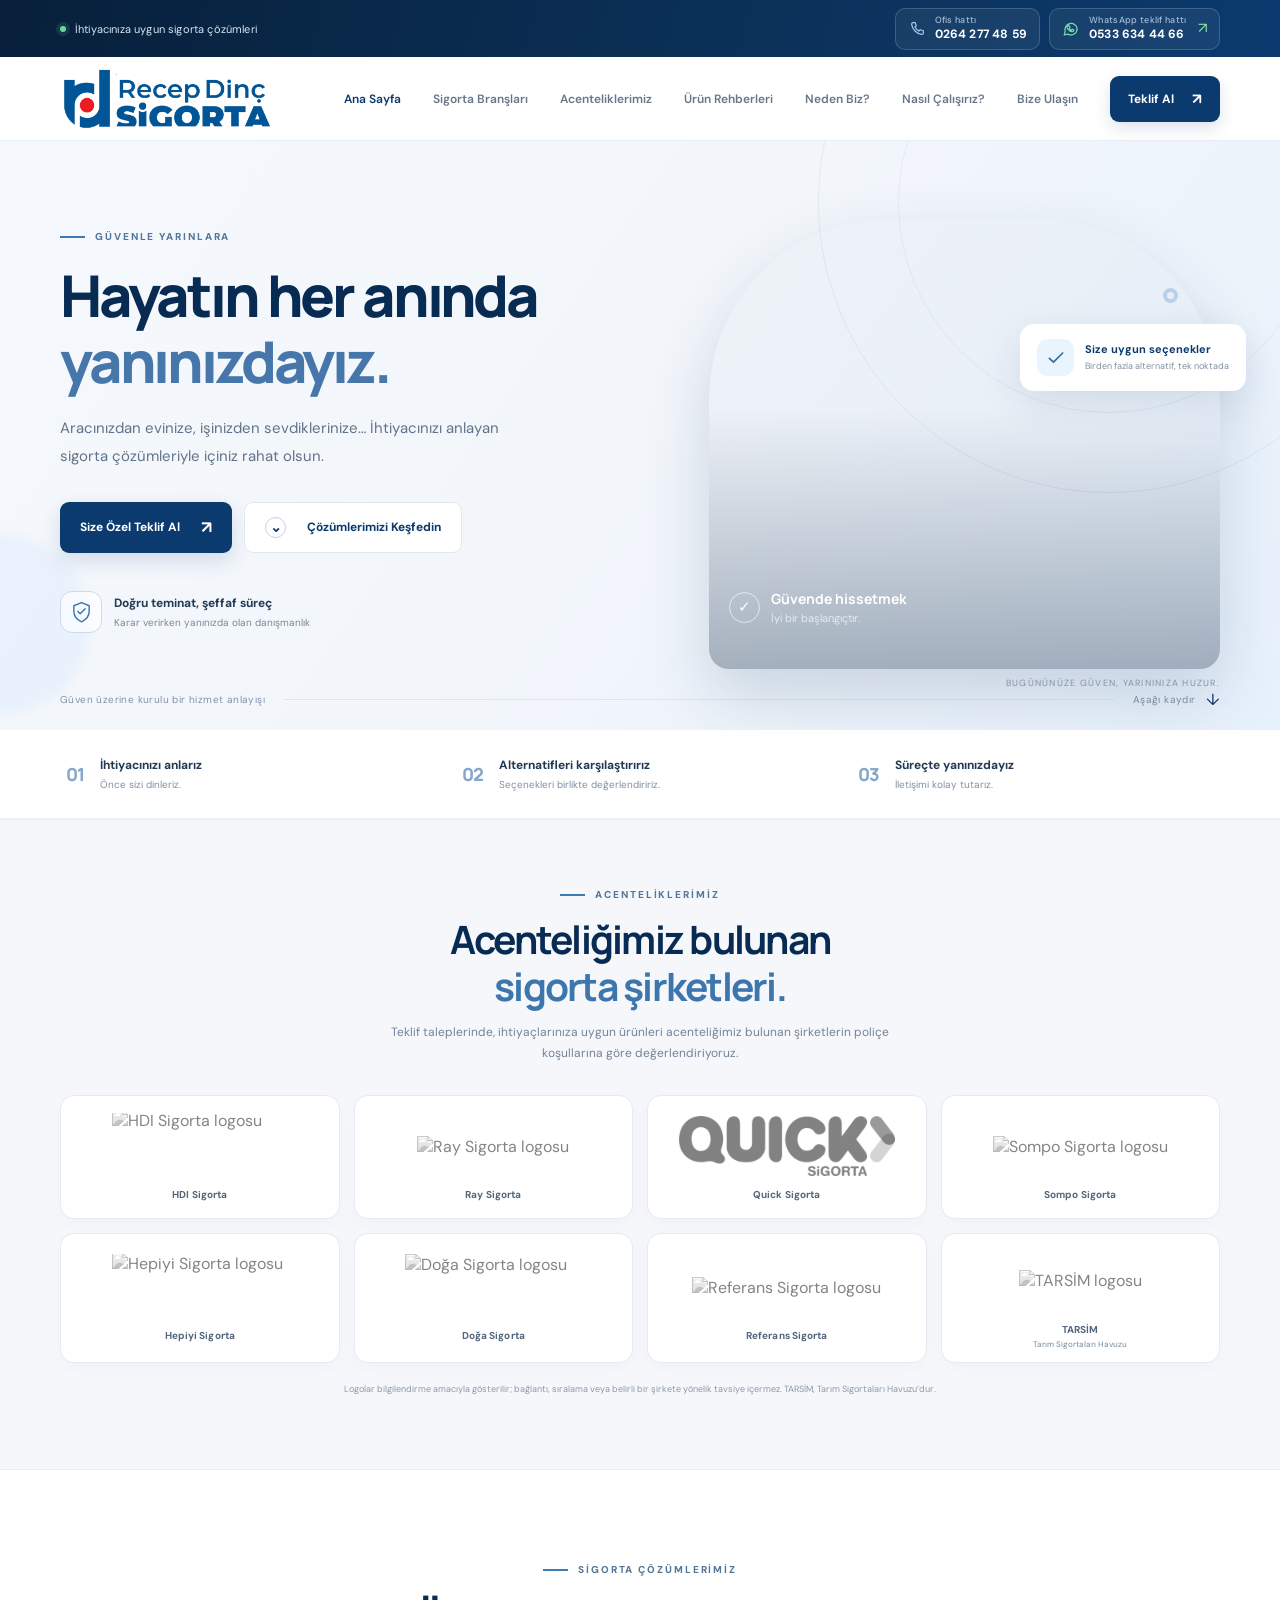
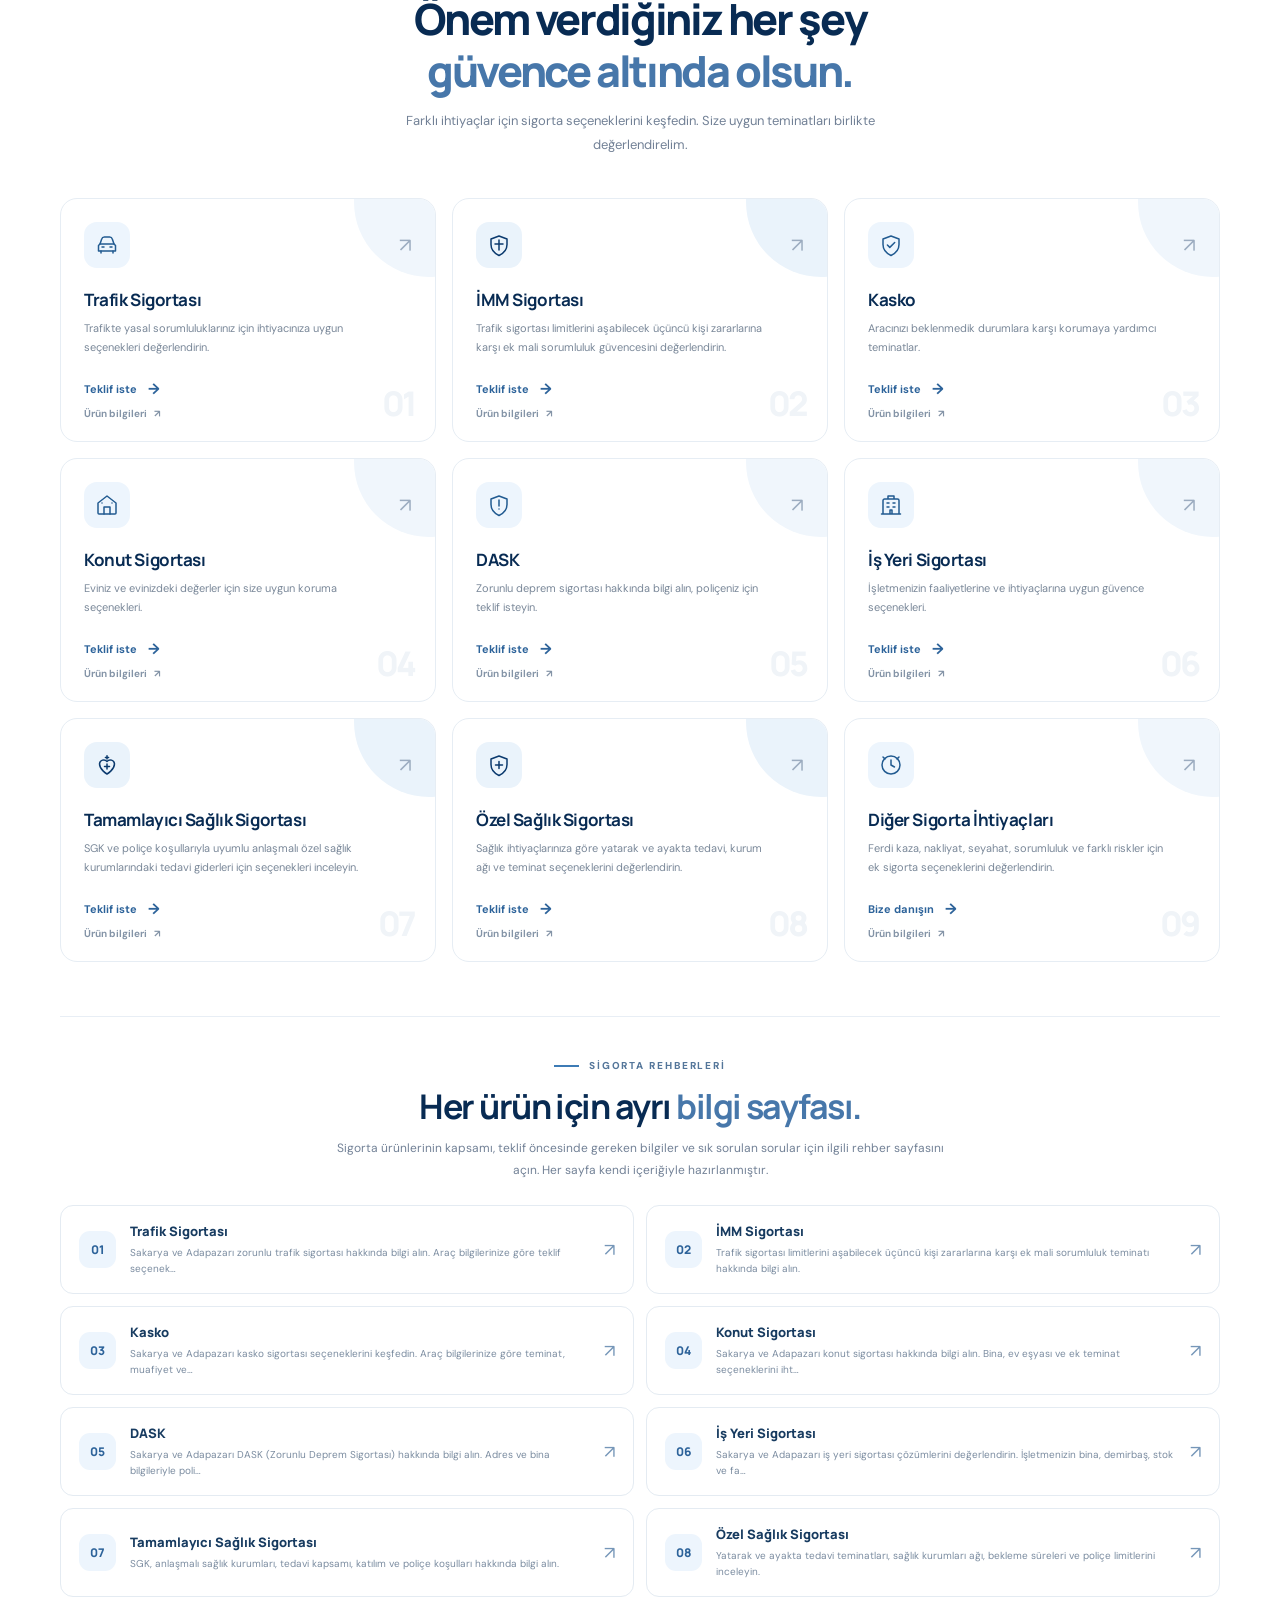
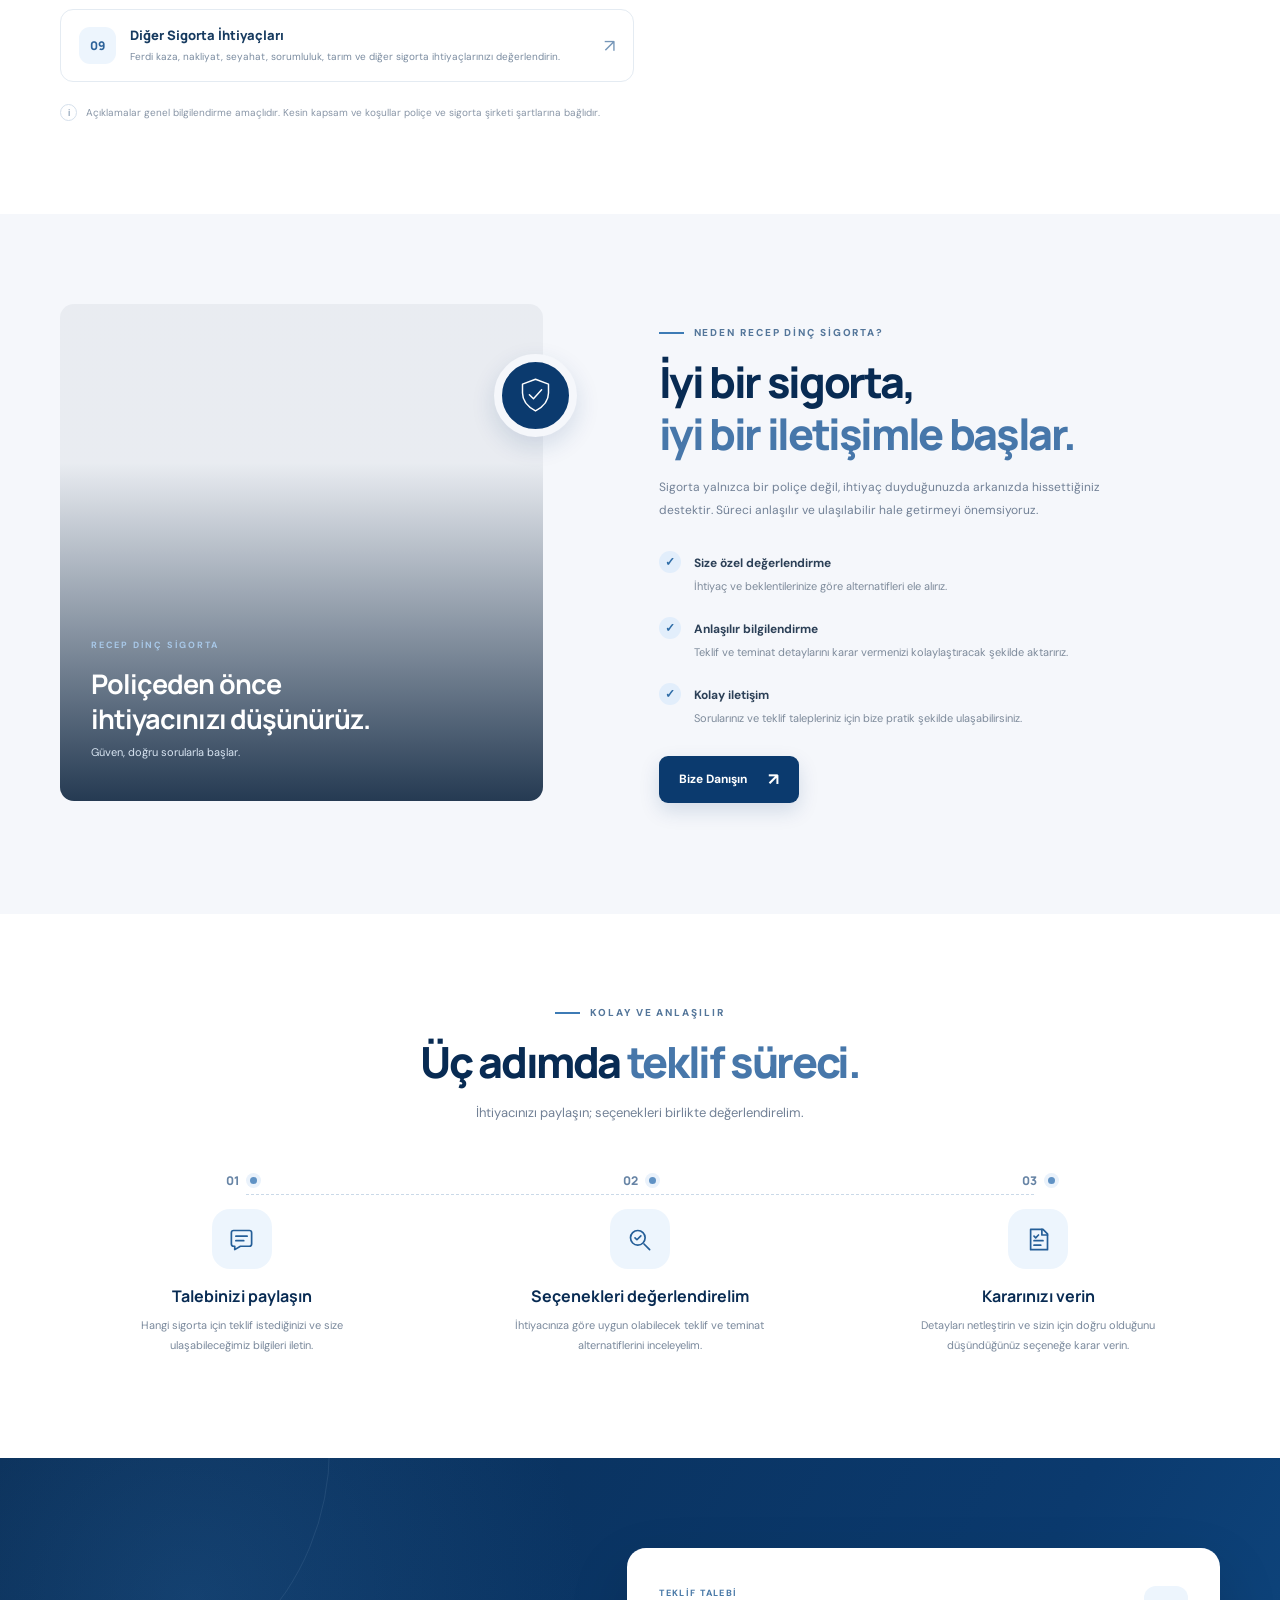
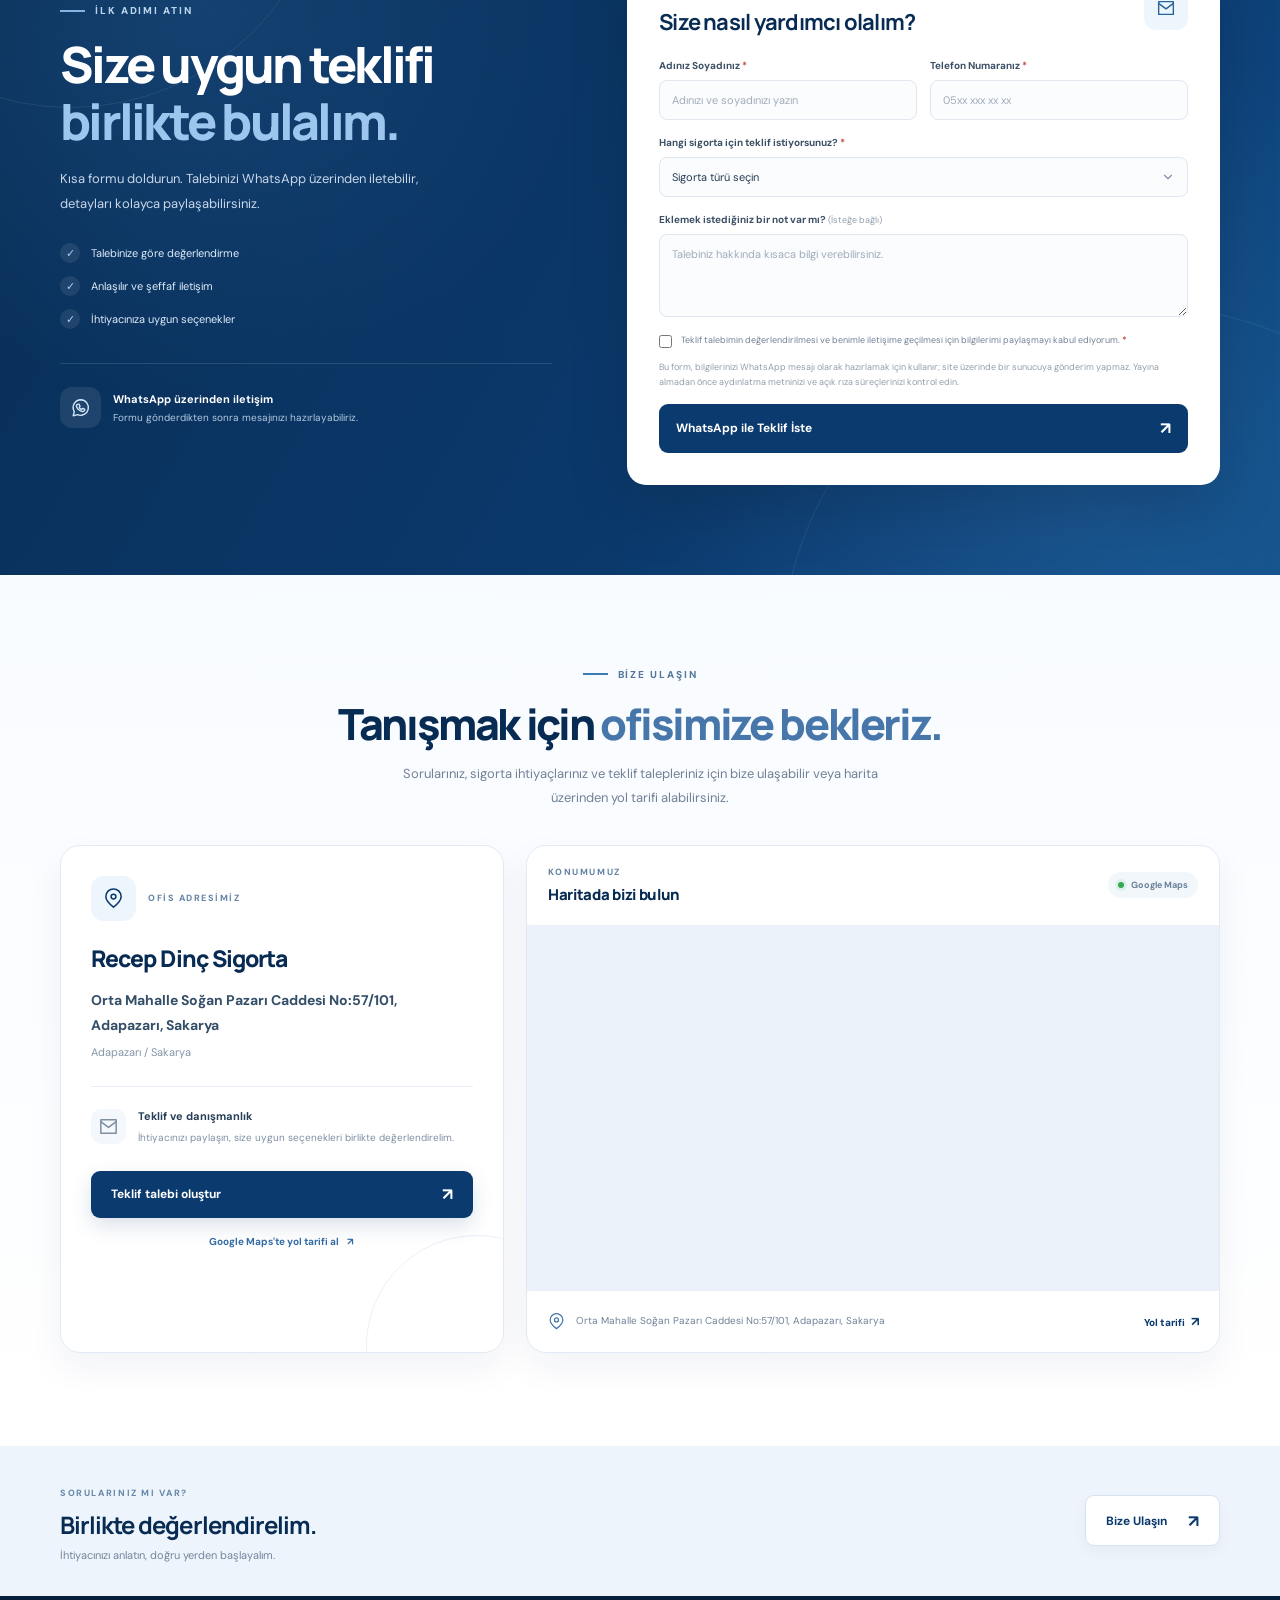
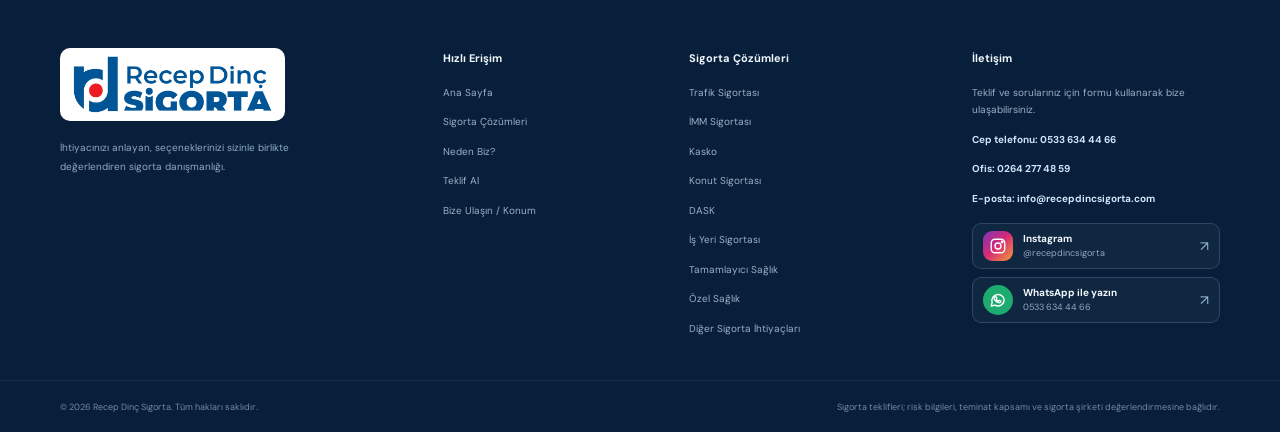
==== commit f302db3e: "ilk" ====
--- a/index.html
+++ b/index.html
@@ -19,7 +19,7 @@
 <link crossorigin="" href="https://fonts.gstatic.com" rel="preconnect"/>
 <link href="https://fonts.googleapis.com/css2?family=DM+Sans:wght@400;500;600;700&amp;family=Manrope:wght@400;500;600;700;800&amp;display=swap" rel="stylesheet"/>
 <link href="style.css" rel="stylesheet">
-<script type="application/ld+json">{"@context":"https://schema.org","@graph":[{"@type":"InsuranceAgency","@id":"https://www.recepdincsigorta.com/#organization","name":"Recep Dinç Sigorta","url":"https://www.recepdincsigorta.com/","telephone":"+902642774859","email":"info@recepdincsigorta.com","contactPoint":{"@type":"ContactPoint","telephone":"+905336344466","email":"info@recepdincsigorta.com","contactType":"customer service","availableLanguage":"Turkish"},"address":{"@type":"PostalAddress","streetAddress":"Orta Mahalle Soğan Pazarı Caddesi No:57/101","addressLocality":"Adapazarı","addressRegion":"Sakarya","addressCountry":"TR"}},{"@type":"WebSite","@id":"https://www.recepdincsigorta.com/#website","url":"https://www.recepdincsigorta.com/","name":"Recep Dinç Sigorta","inLanguage":"tr-TR","publisher":{"@id":"https://www.recepdincsigorta.com/#organization"}}]}
+<script type="application/ld+json">{"@context":"https://schema.org","@graph":[{"@type":"InsuranceAgency","@id":"https://www.recepdincsigorta.com/#organization","name":"Recep Dinç Sigorta","url":"https://www.recepdincsigorta.com/","sameAs":["https://www.instagram.com/recepdincsigorta/"],"telephone":"+902642774859","email":"info@recepdincsigorta.com","contactPoint":{"@type":"ContactPoint","telephone":"+905336344466","email":"info@recepdincsigorta.com","contactType":"customer service","availableLanguage":"Turkish"},"address":{"@type":"PostalAddress","streetAddress":"Orta Mahalle Soğan Pazarı Caddesi No:57/101","addressLocality":"Adapazarı","addressRegion":"Sakarya","addressCountry":"TR"}},{"@type":"WebSite","@id":"https://www.recepdincsigorta.com/#website","url":"https://www.recepdincsigorta.com/","name":"Recep Dinç Sigorta","inLanguage":"tr-TR","publisher":{"@id":"https://www.recepdincsigorta.com/#organization"}}]}
 </script>
 
 <style id="quick-logo-final-fix">
@@ -305,7 +305,16 @@
 </a><p>İhtiyacınızı anlayan, seçeneklerinizi sizinle birlikte değerlendiren sigorta danışmanlığı.</p></div>
 <div class="footer-column"><h4>Hızlı Erişim</h4><a href="#anasayfa">Ana Sayfa</a><a href="#sigortalar">Sigorta Çözümleri</a><a href="#neden-biz">Neden Biz?</a><a href="#teklif">Teklif Al</a><a href="bize-ulasin.html">Bize Ulaşın / Konum</a></div>
 <div class="footer-column"><h4>Sigorta Çözümleri</h4><a href="trafik-sigortasi.html">Trafik Sigortası</a><a href="imm-sigortasi.html">İMM Sigortası</a><a href="kasko-sigortasi.html">Kasko</a><a href="konut-sigortasi.html">Konut Sigortası</a><a href="dask.html">DASK</a><a href="is-yeri-sigortasi.html">İş Yeri Sigortası</a><a href="tamamlayici-saglik-sigortasi.html">Tamamlayıcı Sağlık</a><a href="ozel-saglik-sigortasi.html">Özel Sağlık</a><a href="diger-sigorta-cozumleri.html">Diğer Sigorta İhtiyaçları</a></div>
-<div class="footer-column footer-contact"><h4>İletişim</h4><p>Teklif ve sorularınız için formu kullanarak bize ulaşabilirsiniz.</p><a class="footer-contact-link footer-direct-link" href="tel:+905336344466">Cep telefonu: 0533 634 44 66</a><a class="footer-contact-link footer-direct-link" href="tel:+902642774859">Ofis: 0264 277 48 59</a><a class="footer-contact-link footer-direct-link" href="mailto:info@recepdincsigorta.com">E-posta: info@recepdincsigorta.com</a><a class="footer-contact-link" href="#teklif">Teklif formunu aç <span>↗</span></a><button class="footer-whatsapp" id="footerWhatsapp" type="button"><span class="whatsapp-mini">✆</span> WhatsApp ile yazın</button></div>
+<div class="footer-column footer-contact"><h4>İletişim</h4><p>Teklif ve sorularınız için formu kullanarak bize ulaşabilirsiniz.</p><a class="footer-contact-link footer-direct-link" href="tel:+905336344466">Cep telefonu: 0533 634 44 66</a><a class="footer-contact-link footer-direct-link" href="tel:+902642774859">Ofis: 0264 277 48 59</a><a class="footer-contact-link footer-direct-link" href="mailto:info@recepdincsigorta.com">E-posta: info@recepdincsigorta.com</a><div class="footer-social-actions" aria-label="Sosyal medya ve hızlı iletişim">
+<a class="footer-social-button footer-instagram-button" href="https://www.instagram.com/recepdincsigorta/" aria-label="Instagram sayfamız: recepdincsigorta" rel="noopener noreferrer" target="_blank">
+<span class="social-icon instagram-icon" aria-hidden="true"><svg viewBox="0 0 24 24"><rect x="3" y="3" width="18" height="18" rx="5"></rect><circle cx="12" cy="12" r="4"></circle><circle cx="17.5" cy="6.5" r="1"></circle></svg></span>
+<span class="social-copy"><strong>Instagram</strong><small>@recepdincsigorta</small></span><span class="social-arrow" aria-hidden="true">↗</span>
+</a>
+<button class="footer-social-button footer-whatsapp" id="footerWhatsapp" type="button">
+<span class="social-icon whatsapp-icon" aria-hidden="true"><svg viewBox="0 0 24 24"><path d="M20.2 11.7a8.2 8.2 0 0 1-12.1 7.2L3 20l1.2-4.9A8.2 8.2 0 1 1 20.2 11.7Z"></path><path d="M8.2 8.1c.2-.4.4-.5.7-.5h.5c.2 0 .3.1.4.4l.8 1.7c.1.2.1.4-.1.6l-.6.7c-.2.2-.2.4 0 .6.5.7 1.2 1.4 2 1.8.2.1.4.1.6-.1l.8-.8c.2-.2.4-.2.6-.1l1.6.8c.2.1.3.2.3.4 0 .3-.2 1-.7 1.4-.5.4-1.2.7-1.9.6-.7-.1-1.7-.4-2.8-1.1-1.6-1-2.7-2.4-3-2.9-.3-.5-.7-1.2-.7-1.9s.3-1.3.7-1.7Z"></path></svg></span>
+<span class="social-copy"><strong>WhatsApp ile yazın</strong><small>0533 634 44 66</small></span><span class="social-arrow" aria-hidden="true">↗</span>
+</button>
+</div></div>
 </div>
 <div class="footer-bottom"><div class="container footer-bottom-inner"><span>© <span id="year"></span> Recep Dinç Sigorta. Tüm hakları saklıdır.</span><span class="footer-legal">Sigorta teklifleri; risk bilgileri, teminat kapsamı ve sigorta şirketi değerlendirmesine bağlıdır.</span></div></div>
 </footer>
--- a/style.css
+++ b/style.css
@@ -261,3 +261,25 @@
 /* Quick Sigorta logo: exact press-kit PNG first, bundled local vector if external image is unavailable. */
 .partner-logo-quick{display:block;width:218px;max-width:100%;height:54px;max-height:58px;object-fit:contain;object-position:center}
 @media(max-width:760px){.partner-logo-quick{width:160px;max-width:100%;height:45px;max-height:49px}}
+
+/* Instagram bağlantısı: kurumsal alt bilgi ve mobil uyum */
+.footer-instagram-link svg{display:block;width:16px;height:16px;flex:0 0 16px;fill:none;stroke:currentColor;stroke-width:1.7;stroke-linecap:round;stroke-linejoin:round}
+.footer-instagram-link:hover{color:#fff!important}
+.contact-methods a:focus-visible,.footer-instagram-link:focus-visible{outline:2px solid #78aee5;outline-offset:3px}
+
+/* Footer social actions: matching Instagram and WhatsApp buttons */
+.footer-social-actions{display:flex;flex-direction:column;gap:8px;width:100%;margin-top:4px}
+.footer-social-button{box-sizing:border-box;display:flex;align-items:center;gap:10px;width:100%;min-height:46px;padding:7px 10px;border:1px solid #ffffff23;border-radius:9px;background:#ffffff0a;color:#d6e7f7;text-decoration:none;font:inherit;font-size:10px;text-align:left;cursor:pointer;transition:background .2s,border-color .2s,transform .2s}
+.footer-social-button:hover{background:#ffffff14;border-color:#ffffff40;color:#fff;transform:translateY(-1px)}
+.footer-social-button:focus-visible{outline:2px solid #78aee5;outline-offset:3px}
+.social-icon{display:grid;place-items:center;flex:0 0 30px;width:30px;height:30px;border-radius:9px;color:#fff}
+.social-icon svg{display:block;width:18px;height:18px;fill:none;stroke:currentColor;stroke-width:1.8;stroke-linecap:round;stroke-linejoin:round}
+.instagram-icon{background:linear-gradient(135deg,#7b35b7 0%,#d62a78 48%,#f49a36 100%)}
+.whatsapp-icon{background:#1eab70;border-radius:50%}
+.social-copy{display:flex;flex:1;min-width:0;flex-direction:column;gap:3px}
+.social-copy strong{font-size:10px;font-weight:700;color:#f3f8fd;line-height:1.2}
+.social-copy small{font-size:9px;font-weight:400;color:#91a9c3;line-height:1.25}
+.social-arrow{font-size:14px;color:#98b5d1;line-height:1;flex:0 0 auto}
+.footer-whatsapp{margin-top:0;border-color:#ffffff23;background:#ffffff0a;font-size:10px;color:#d6e7f7}
+.footer-whatsapp:hover{background:#ffffff14}
+
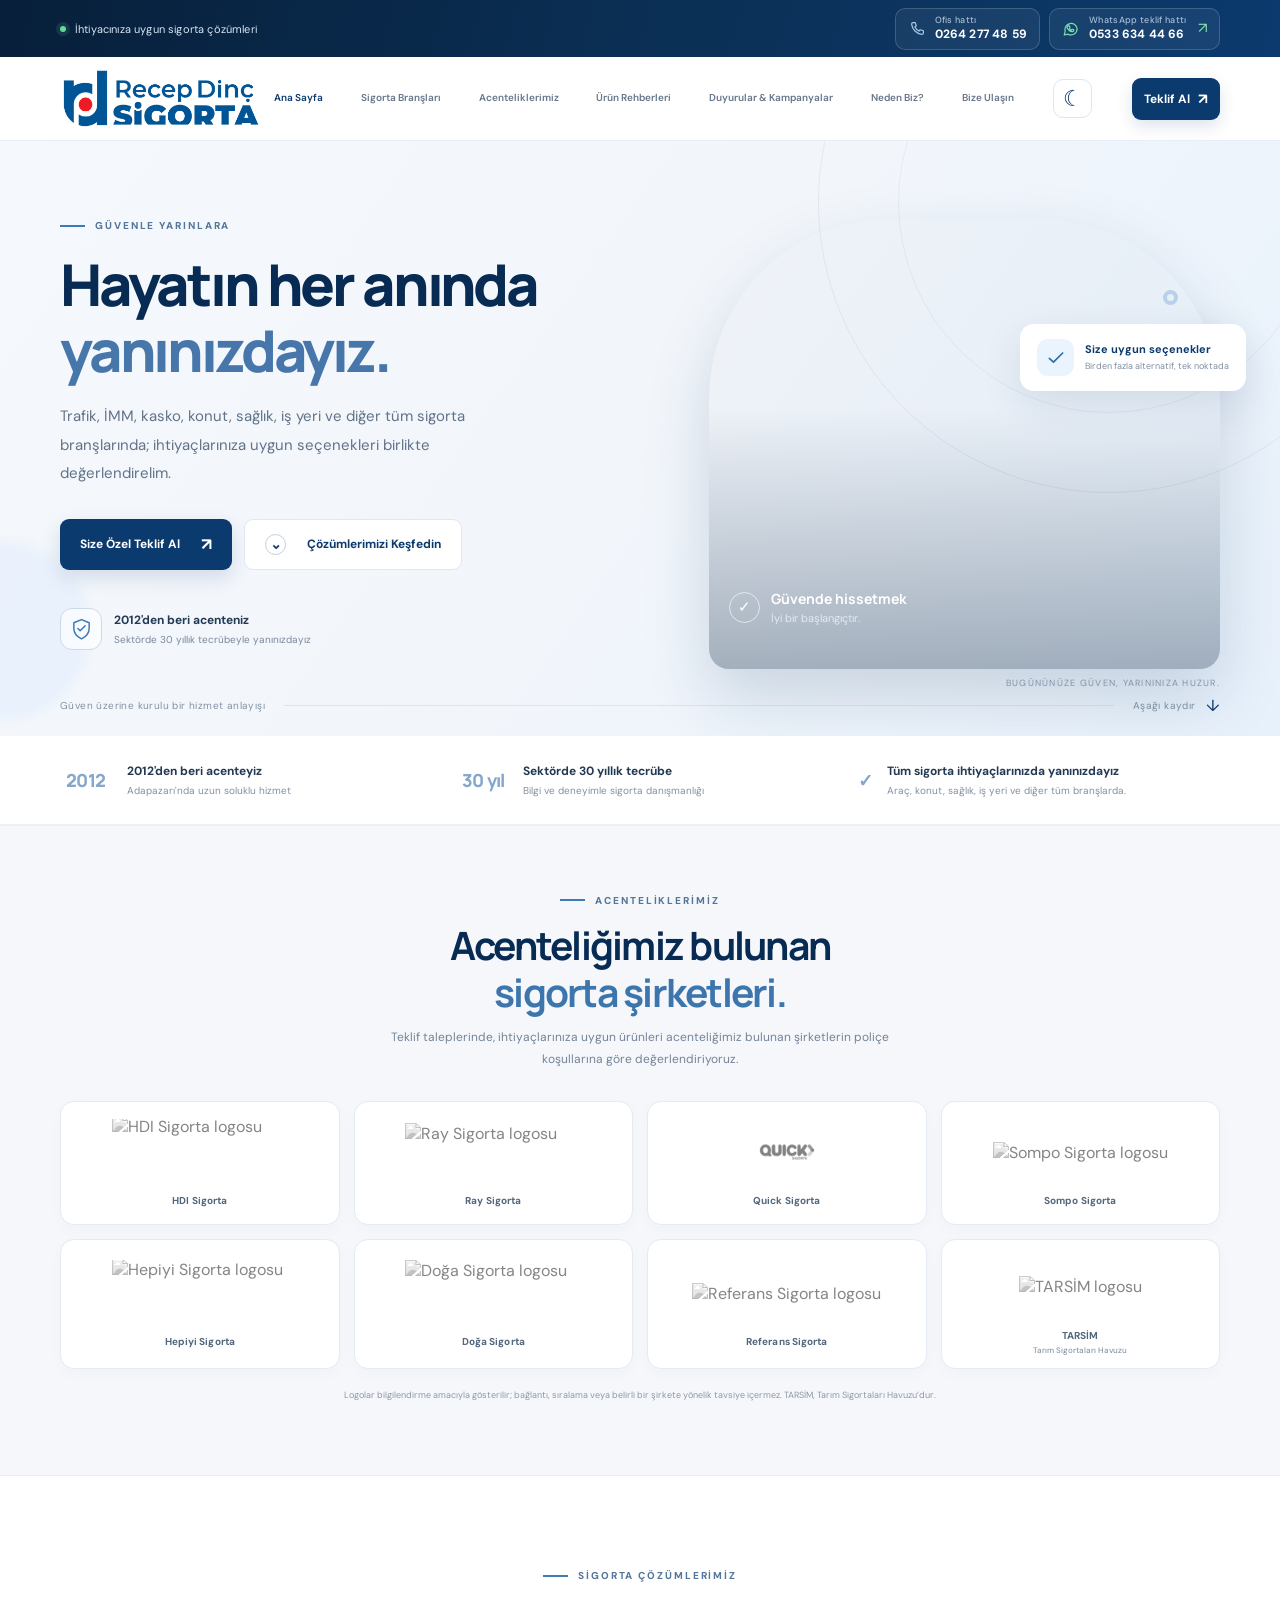
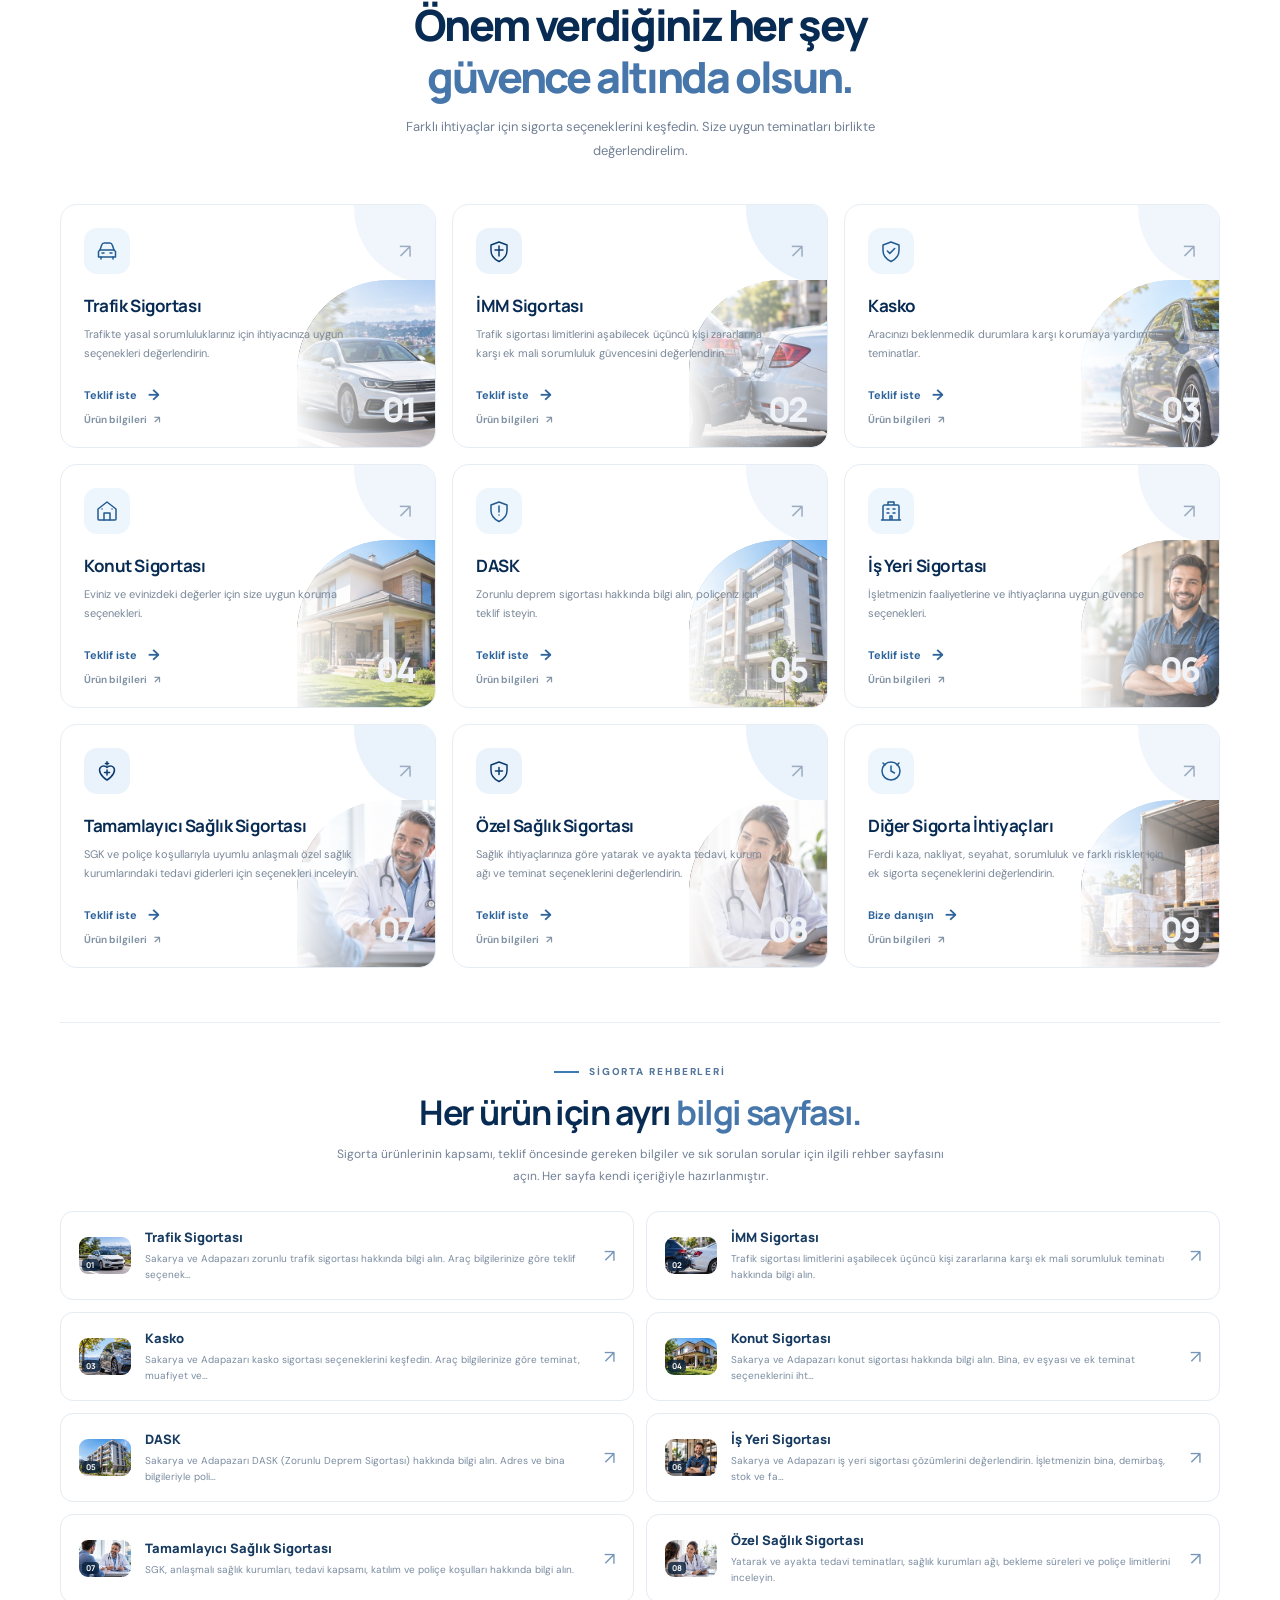
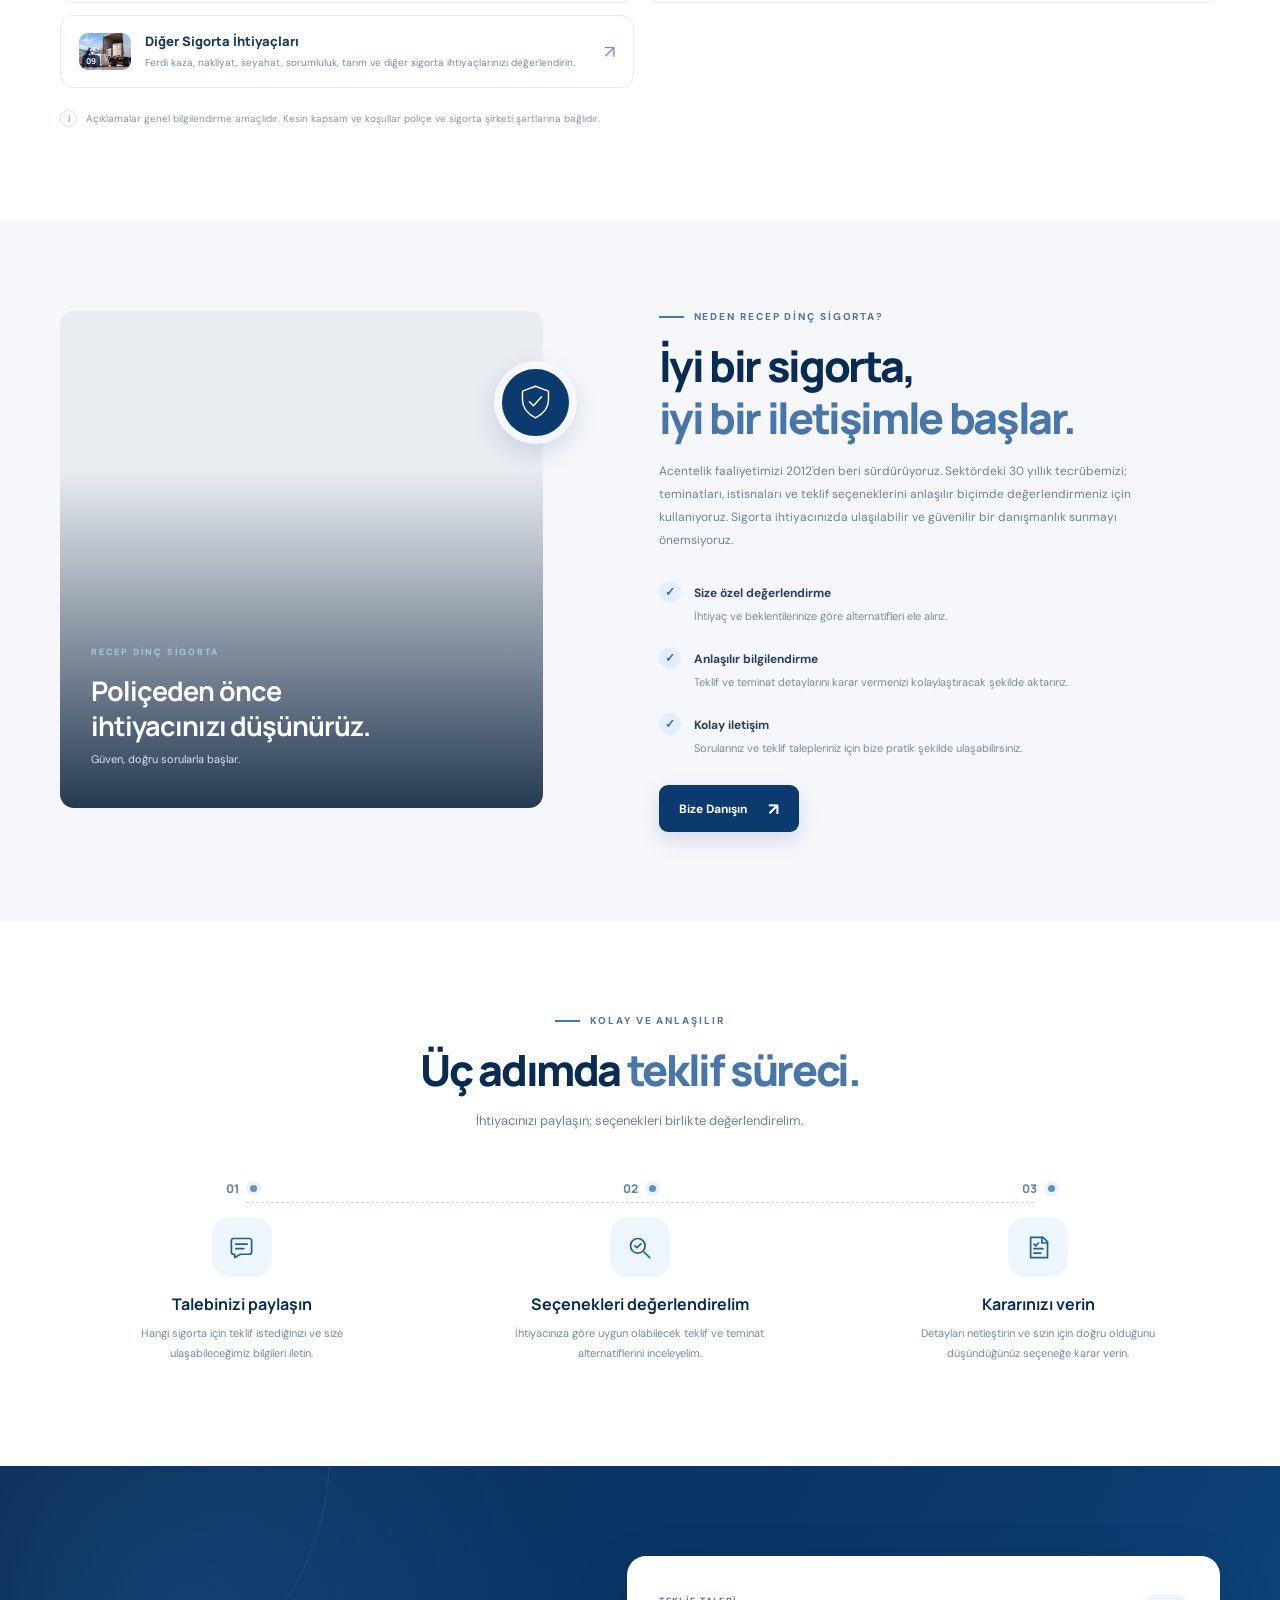
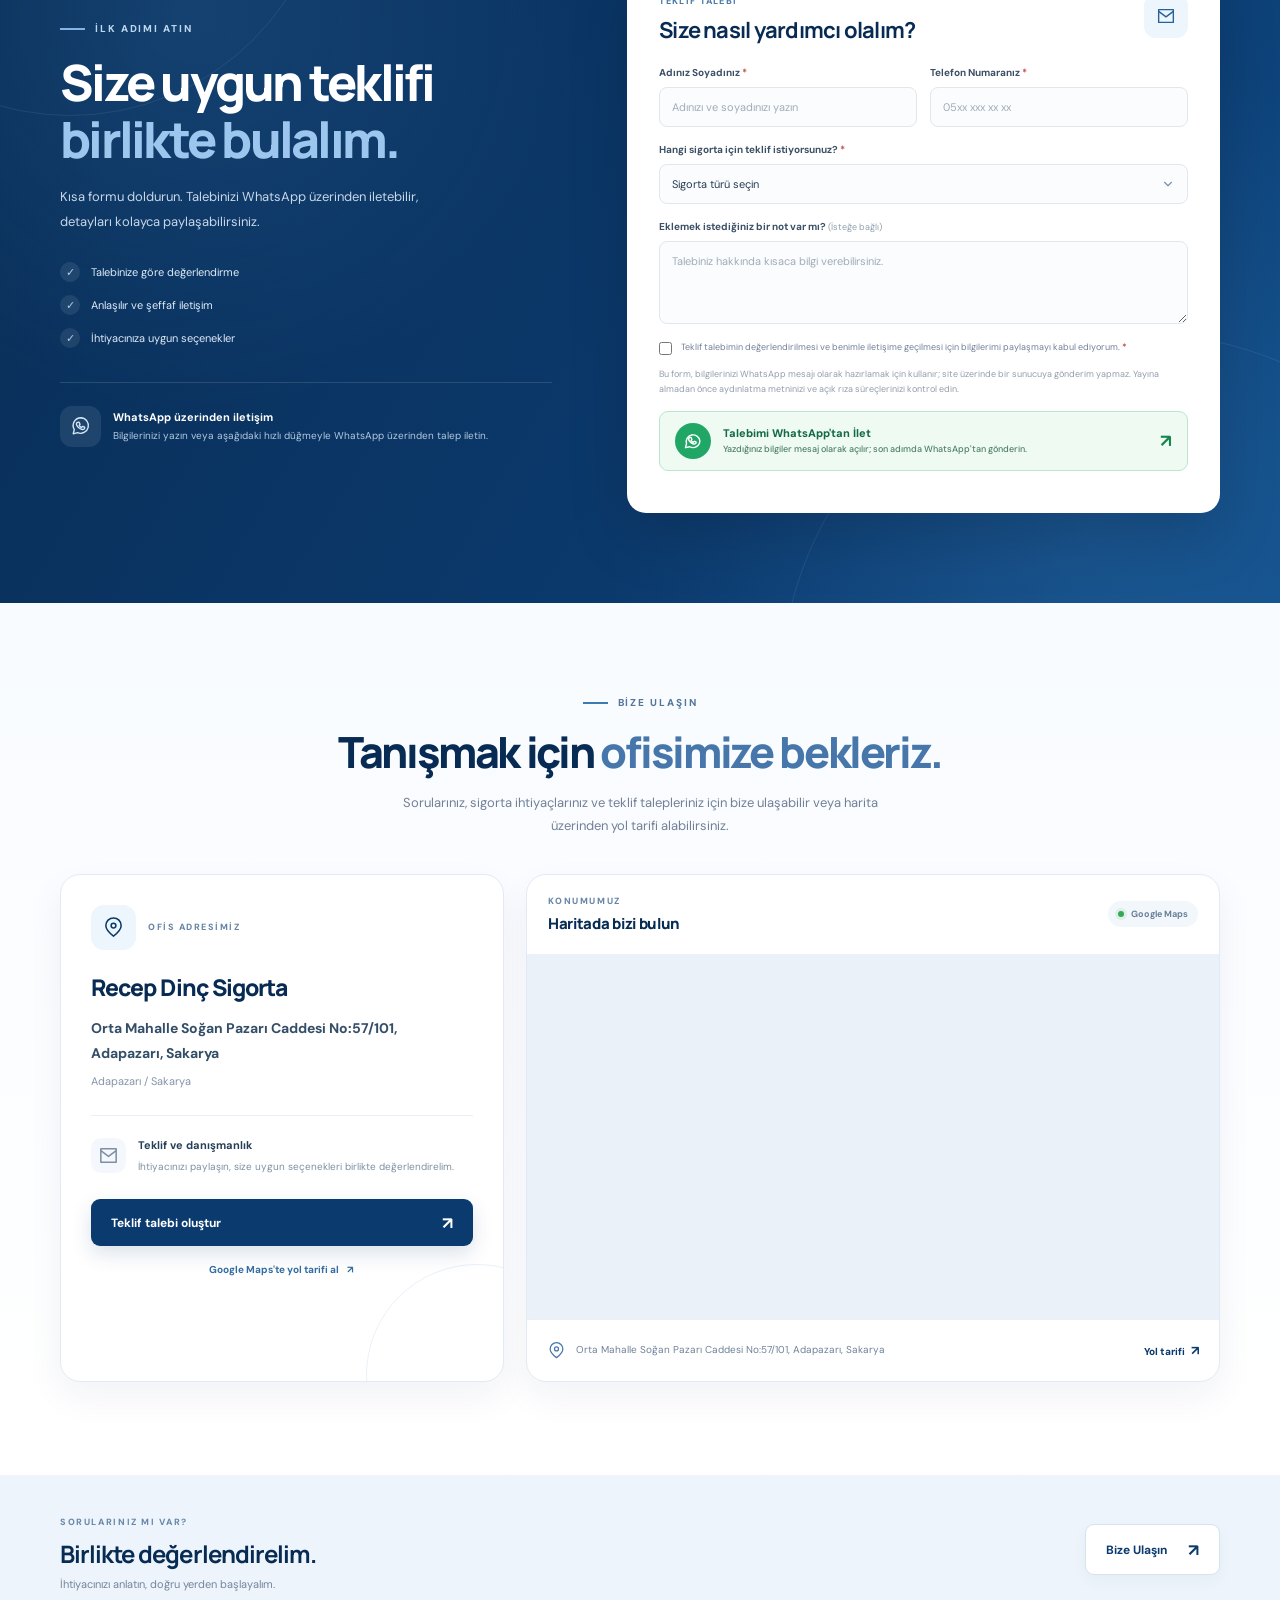
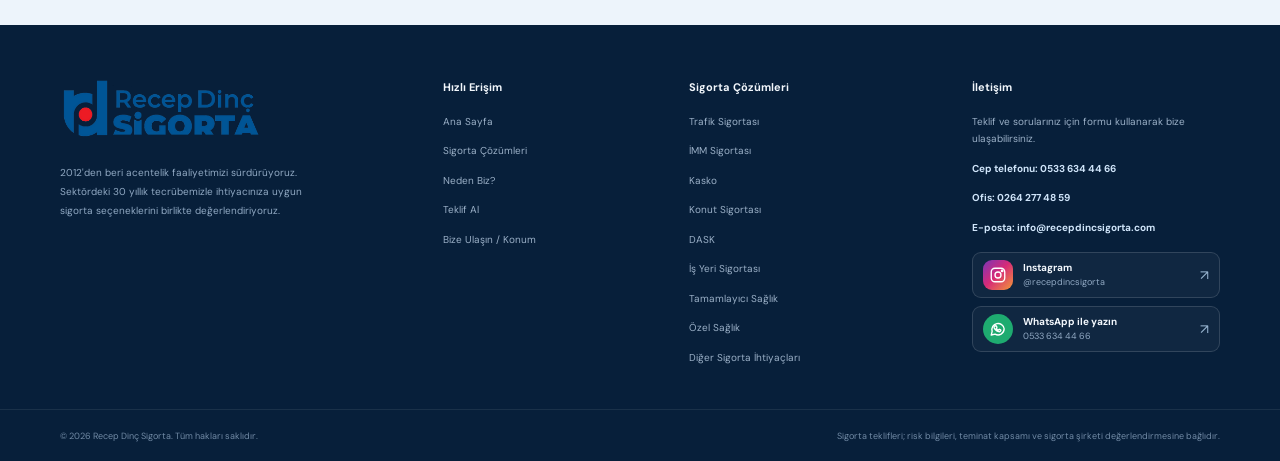
==== commit 4d0359c6: "ilk" ====
--- a/index.html
+++ b/index.html
@@ -4,17 +4,17 @@
 <head>
 <meta charset="utf-8"/>
 <meta content="width=device-width, initial-scale=1" name="viewport"/>
-<meta content="#0B3A6E" name="theme-color"/>
+<meta content="#F5F7FB" name="theme-color"/>
 <meta content="index,follow,max-image-preview:large" name="robots"/>
 <link href="https://www.recepdincsigorta.com/" rel="canonical"/>
 <meta content="website" property="og:type"/>
 <meta content="tr_TR" property="og:locale"/>
 <meta content="Recep Dinç Sigorta" property="og:site_name"/>
-<meta content="Recep Dinç Sigorta | Sakarya Sigorta Çözümleri" property="og:title"/>
-<meta content="Recep Dinç Sigorta ile Sakarya ve Adapazarı’nda trafik sigortası, İMM, kasko, konut, DASK, iş yeri, tamamlayıcı sağlık, özel sağlık ve diğer sigorta ihtiyaçları için bilgi alın ve WhatsApp üzerinden teklif isteyin." property="og:description"/>
+<meta content="Recep Dinç Sigorta | 2012'den Beri Acenteniz, 30 Yıllık Sektör Tecrübesi" property="og:title"/>
+<meta content="2012'den beri Adapazarı'nda acentelik hizmeti sunan Recep Dinç Sigorta, sektördeki 30 yıllık tecrübeyle trafik sigortası, İMM, kasko, konut, DASK, iş yeri ve sağlık sigortası seçeneklerini değerlendirmenize yardımcı olur. WhatsApp üzerinden teklif isteyin." property="og:description"/>
 <meta content="https://www.recepdincsigorta.com/" property="og:url"/>
-<meta content="Recep Dinç Sigorta ile Sakarya ve Adapazarı’nda trafik sigortası, İMM, kasko, konut, DASK, iş yeri, tamamlayıcı sağlık, özel sağlık ve diğer sigorta ihtiyaçları için bilgi alın ve WhatsApp üzerinden teklif isteyin." name="description"/>
-<title>Recep Dinç Sigorta | Sakarya Sigorta Çözümleri</title>
+<meta content="2012'den beri Adapazarı'nda acentelik hizmeti sunan Recep Dinç Sigorta, sektördeki 30 yıllık tecrübeyle trafik sigortası, İMM, kasko, konut, DASK, iş yeri ve sağlık sigortası seçeneklerini değerlendirmenize yardımcı olur. WhatsApp üzerinden teklif isteyin." name="description"/>
+<title>Recep Dinç Sigorta | 2012'den Beri Acenteniz, 30 Yıllık Sektör Tecrübesi</title>
 <link href="https://fonts.googleapis.com" rel="preconnect"/>
 <link crossorigin="" href="https://fonts.gstatic.com" rel="preconnect"/>
 <link href="https://fonts.googleapis.com/css2?family=DM+Sans:wght@400;500;600;700&amp;family=Manrope:wght@400;500;600;700;800&amp;display=swap" rel="stylesheet"/>
@@ -26,6 +26,7 @@
 .partner-logo-quick{display:block;width:220px;max-width:100%;height:60px;max-height:60px;object-fit:contain;object-position:center;flex:0 1 auto}
 @media(max-width:760px){.partner-logo-quick{width:160px;max-width:100%;height:45px;max-height:45px;object-fit:contain}}
 </style>
+<script id="theme-initializer">(function(){try{var t=localStorage.getItem('recepDincTheme');document.documentElement.setAttribute('data-theme',t==='dark'?'dark':'light')}catch(e){document.documentElement.setAttribute('data-theme','light')}})();</script>
 </head>
 <body>
 <div class="topline">
@@ -51,11 +52,10 @@
 <a class="nav-link active" href="#anasayfa">Ana Sayfa</a>
 <a class="nav-link" href="#sigortalar">Sigorta Branşları</a>
 <a class="nav-link" href="#cozum-ortaklarimiz">Acenteliklerimiz</a>
-<a class="nav-link" href="#urun-detaylari">Ürün Rehberleri</a>
+<a class="nav-link" href="#urun-detaylari">Ürün Rehberleri</a><a class="nav-link" href="duyurular.html">Duyurular &amp; Kampanyalar</a>
 <a class="nav-link" href="#neden-biz">Neden Biz?</a>
-<a class="nav-link" href="#surec">Nasıl Çalışırız?</a>
 <a class="nav-link" href="bize-ulasin.html">Bize Ulaşın</a>
-<a class="nav-cta" href="#teklif">Teklif Al <span aria-hidden="true">↗</span></a>
+<button class="theme-toggle" id="themeToggle" type="button" aria-label="Koyu temaya geç" aria-pressed="false" title="Tema değiştir"><span aria-hidden="true" class="theme-toggle-icon">☾</span><span class="theme-toggle-label">Koyu tema</span></button><a class="nav-cta" href="#teklif">Teklif Al <span aria-hidden="true">↗</span></a>
 </nav>
 </div>
 </header>
@@ -66,14 +66,14 @@
 <div class="hero-copy">
 <div class="eyebrow"><span class="eyebrow-line"></span> GÜVENLE YARINLARA</div>
 <h1>Hayatın her anında<br/><span>yanınızdayız.</span></h1>
-<p class="hero-lead">Aracınızdan evinize, işinizden sevdiklerinize… İhtiyacınızı anlayan sigorta çözümleriyle içiniz rahat olsun.</p>
+<p class="hero-lead">Trafik, İMM, kasko, konut, sağlık, iş yeri ve diğer tüm sigorta branşlarında; ihtiyaçlarınıza uygun seçenekleri birlikte değerlendirelim.</p>
 <div class="hero-actions">
 <a class="btn btn-primary" href="#teklif">Size Özel Teklif Al <span aria-hidden="true">↗</span></a>
 <a class="btn btn-secondary" href="#sigortalar"><span aria-hidden="true" class="play-icon">⌄</span> Çözümlerimizi Keşfedin</a>
 </div>
 <div class="hero-proof">
 <div class="proof-icon"><svg aria-hidden="true" viewbox="0 0 24 24"><path d="M12 2.7 20 6v5.7c0 5.2-3.2 8.8-8 11.1-4.8-2.3-8-5.9-8-11.1V6l8-3.3Z"></path><path d="m8.2 12 2.4 2.4 5.2-5.2"></path></svg></div>
-<div><strong>Doğru teminat, şeffaf süreç</strong><span>Karar verirken yanınızda olan danışmanlık</span></div>
+<div><strong>2012'den beri acenteniz</strong><span>Sektörde 30 yıllık tecrübeyle yanınızdayız</span></div>
 </div>
 </div>
 <div aria-label="Ailesiyle birlikte açık havada vakit geçiren mutlu aile fotoğrafı" class="hero-visual">
@@ -88,10 +88,20 @@
 </section>
 <section aria-label="Hizmet yaklaşımımız" class="trust-strip">
 <div class="container trust-grid">
-<div class="trust-item"><span class="trust-symbol">01</span><div><strong>İhtiyacınızı anlarız</strong><small>Önce sizi dinleriz.</small></div></div>
-<div class="trust-item"><span class="trust-symbol">02</span><div><strong>Alternatifleri karşılaştırırız</strong><small>Seçenekleri birlikte değerlendiririz.</small></div></div>
-<div class="trust-item"><span class="trust-symbol">03</span><div><strong>Süreçte yanınızdayız</strong><small>İletişimi kolay tutarız.</small></div></div>
-</div>
+<div class="trust-item"><span class="trust-symbol trust-symbol-year">2012</span><div><strong>2012'den beri acenteyiz</strong><small>Adapazarı'nda uzun soluklu hizmet</small></div></div>
+<div class="trust-item"><span class="trust-symbol trust-symbol-years">30 yıl</span><div><strong>Sektörde 30 yıllık tecrübe</strong><small>Bilgi ve deneyimle sigorta danışmanlığı</small></div></div>
+<div class="trust-item"><span class="trust-symbol">✓</span><div><strong>Tüm sigorta ihtiyaçlarınızda yanınızdayız</strong><small>Araç, konut, sağlık, iş yeri ve diğer tüm branşlarda.</small></div></div>
+</div>
+</section>
+
+<section class="announcements-home-section" id="homeAnnouncementsSection" hidden aria-labelledby="homeAnnouncementsTitle">
+  <div class="container">
+    <div class="announcement-section-heading">
+      <div><div class="eyebrow"><span class="eyebrow-line"></span> GÜNCEL BİLGİLER</div><h2 id="homeAnnouncementsTitle">Duyurular &amp; kampanyalar.</h2><p>Güncel duyurularımızı, fırsatları ve dönemsel kampanyaları buradan takip edebilirsiniz.</p></div>
+      <a class="btn btn-secondary" href="duyurular.html">Tüm duyuruları gör <span aria-hidden="true">↗</span></a>
+    </div>
+    <div class="announcement-grid" id="homeAnnouncementsGrid"></div>
+  </div>
 </section>
 <section aria-labelledby="partners-title" class="partners-section" id="cozum-ortaklarimiz">
 <div class="container">
@@ -138,45 +148,54 @@
 </div>
 <div class="insurance-grid">
 <article class="insurance-card card-traffic">
+<div class="insurance-card-photo" aria-hidden="true"><img alt="" loading="lazy" src="assets/products/trafik.jpg"/></div>
 <div class="card-top"><span class="card-icon"><svg viewbox="0 0 24 24"><path d="m5 11 1.7-5A2.8 2.8 0 0 1 9.4 4h5.2a2.8 2.8 0 0 1 2.7 2L19 11l1.5 1.5V18H3.5v-5.5L5 11Z"></path><path d="M5 11h14M6 18v2m12-2v2M7 14h2m6 0h2"></path></svg></span><span class="card-arrow">↗</span></div>
 <div class="card-content"><h3><a href="trafik-sigortasi.html">Trafik Sigortası</a></h3><p>Trafikte yasal sorumluluklarınız için ihtiyacınıza uygun seçenekleri değerlendirin.</p><div class="card-actions"><a class="text-link" data-branch="Trafik Sigortası" href="#teklif">Teklif iste <span>→</span></a><a class="detail-link" href="trafik-sigortasi.html">Ürün bilgileri <span>↗</span></a></div></div>
 <div class="card-number">01</div>
 </article><article class="insurance-card card-imm">
+<div class="insurance-card-photo" aria-hidden="true"><img alt="" loading="lazy" src="assets/products/imm.jpg"/></div>
 <div class="card-top"><span class="card-icon"><svg aria-hidden="true" viewbox="0 0 24 24"><path d="M12 3 20 6v5.5c0 5.1-3.1 8.7-8 11-4.9-2.3-8-5.9-8-11V6l8-3Z"></path><path d="M12 7v10M8 11h8"></path></svg></span><span class="card-arrow">↗</span></div>
 <div class="card-content"><h3><a href="imm-sigortasi.html">İMM Sigortası</a></h3><p>Trafik sigortası limitlerini aşabilecek üçüncü kişi zararlarına karşı ek mali sorumluluk güvencesini değerlendirin.</p><div class="card-actions"><a class="text-link" data-branch="İMM (İhtiyari Mali Mesuliyet)" href="#teklif">Teklif iste <span>→</span></a><a class="detail-link" href="imm-sigortasi.html">Ürün bilgileri <span>↗</span></a></div></div>
 <div class="card-number">02</div>
 </article>
 <article class="insurance-card card-casco">
+<div class="insurance-card-photo" aria-hidden="true"><img alt="" loading="lazy" src="assets/products/kasko.jpg"/></div>
 <div class="card-top"><span class="card-icon"><svg viewbox="0 0 24 24"><path d="M12 3 20 6v5.5c0 5.1-3.1 8.7-8 11-4.9-2.3-8-5.9-8-11V6l8-3Z"></path><path d="m8.4 12 2.4 2.4 4.9-4.9"></path></svg></span><span class="card-arrow">↗</span></div>
 <div class="card-content"><h3><a href="kasko-sigortasi.html">Kasko</a></h3><p>Aracınızı beklenmedik durumlara karşı korumaya yardımcı teminatlar.</p><div class="card-actions"><a class="text-link" data-branch="Kasko" href="#teklif">Teklif iste <span>→</span></a><a class="detail-link" href="kasko-sigortasi.html">Ürün bilgileri <span>↗</span></a></div></div>
 <div class="card-number">03</div>
 </article>
 <article class="insurance-card card-home">
+<div class="insurance-card-photo" aria-hidden="true"><img alt="" loading="lazy" src="assets/products/konut.jpg"/></div>
 <div class="card-top"><span class="card-icon"><svg viewbox="0 0 24 24"><path d="m3 10 9-7 9 7v10a1 1 0 0 1-1 1H4a1 1 0 0 1-1-1V10Z"></path><path d="M9 21v-7h6v7M7 10h.01M17 10h.01"></path></svg></span><span class="card-arrow">↗</span></div>
 <div class="card-content"><h3><a href="konut-sigortasi.html">Konut Sigortası</a></h3><p>Eviniz ve evinizdeki değerler için size uygun koruma seçenekleri.</p><div class="card-actions"><a class="text-link" data-branch="Konut Sigortası" href="#teklif">Teklif iste <span>→</span></a><a class="detail-link" href="konut-sigortasi.html">Ürün bilgileri <span>↗</span></a></div></div>
 <div class="card-number">04</div>
 </article>
 <article class="insurance-card card-dask">
+<div class="insurance-card-photo" aria-hidden="true"><img alt="" loading="lazy" src="assets/products/dask.jpg"/></div>
 <div class="card-top"><span class="card-icon"><svg viewbox="0 0 24 24"><path d="M12 3 20 6v5.5c0 5.1-3.1 8.7-8 11-4.9-2.3-8-5.9-8-11V6l8-3Z"></path><path d="M12 7v6m0 3h.01"></path></svg></span><span class="card-arrow">↗</span></div>
 <div class="card-content"><h3><a href="dask.html">DASK</a></h3><p>Zorunlu deprem sigortası hakkında bilgi alın, poliçeniz için teklif isteyin.</p><div class="card-actions"><a class="text-link" data-branch="DASK (Zorunlu Deprem Sigortası)" href="#teklif">Teklif iste <span>→</span></a><a class="detail-link" href="dask.html">Ürün bilgileri <span>↗</span></a></div></div>
 <div class="card-number">05</div>
 </article>
 <article class="insurance-card card-work">
+<div class="insurance-card-photo" aria-hidden="true"><img alt="" loading="lazy" src="assets/products/isyeri.jpg"/></div>
 <div class="card-top"><span class="card-icon"><svg viewbox="0 0 24 24"><path d="M4 21V7.5A1.5 1.5 0 0 1 5.5 6h13A1.5 1.5 0 0 1 20 7.5V21M2.5 21h19M9 6V3h6v3M8 10h2m4 0h2M8 14h2m4 0h2M11 21v-4h2v4"></path></svg></span><span class="card-arrow">↗</span></div>
 <div class="card-content"><h3><a href="is-yeri-sigortasi.html">İş Yeri Sigortası</a></h3><p>İşletmenizin faaliyetlerine ve ihtiyaçlarına uygun güvence seçenekleri.</p><div class="card-actions"><a class="text-link" data-branch="İş Yeri Sigortası" href="#teklif">Teklif iste <span>→</span></a><a class="detail-link" href="is-yeri-sigortasi.html">Ürün bilgileri <span>↗</span></a></div></div>
 <div class="card-number">06</div>
 </article>
 <article class="insurance-card card-tss">
+<div class="insurance-card-photo" aria-hidden="true"><img alt="" loading="lazy" src="assets/products/tamamlayici-saglik.jpg"/></div>
 <div class="card-top"><span class="card-icon"><svg aria-hidden="true" viewbox="0 0 24 24"><path d="M12 21s-7.5-4.3-7.5-10.2A4.3 4.3 0 0 1 12 8.4a4.3 4.3 0 0 1 7.5 2.4C19.5 16.7 12 21 12 21Z"></path><path d="M12 6V2.8M10.4 4.4h3.2M12 11v5m-2.5-2.5h5"></path></svg></span><span class="card-arrow">↗</span></div>
 <div class="card-content"><h3><a href="tamamlayici-saglik-sigortasi.html">Tamamlayıcı Sağlık Sigortası</a></h3><p>SGK ve poliçe koşullarıyla uyumlu anlaşmalı özel sağlık kurumlarındaki tedavi giderleri için seçenekleri inceleyin.</p><div class="card-actions"><a class="text-link" data-branch="Tamamlayıcı Sağlık Sigortası" href="#teklif">Teklif iste <span>→</span></a><a class="detail-link" href="tamamlayici-saglik-sigortasi.html">Ürün bilgileri <span>↗</span></a></div></div>
 <div class="card-number">07</div>
 </article>
 <article class="insurance-card card-oss">
+<div class="insurance-card-photo" aria-hidden="true"><img alt="" loading="lazy" src="assets/products/ozel-saglik.jpg"/></div>
 <div class="card-top"><span class="card-icon"><svg aria-hidden="true" viewbox="0 0 24 24"><path d="M12 3 20 6v5.5c0 5.1-3.1 8.7-8 11-4.9-2.3-8-5.9-8-11V6l8-3Z"></path><path d="M8.5 12h7M12 8.5v7"></path></svg></span><span class="card-arrow">↗</span></div>
 <div class="card-content"><h3><a href="ozel-saglik-sigortasi.html">Özel Sağlık Sigortası</a></h3><p>Sağlık ihtiyaçlarınıza göre yatarak ve ayakta tedavi, kurum ağı ve teminat seçeneklerini değerlendirin.</p><div class="card-actions"><a class="text-link" data-branch="Özel Sağlık Sigortası" href="#teklif">Teklif iste <span>→</span></a><a class="detail-link" href="ozel-saglik-sigortasi.html">Ürün bilgileri <span>↗</span></a></div></div>
 <div class="card-number">08</div>
 </article>
 <article class="insurance-card card-other">
+<div class="insurance-card-photo" aria-hidden="true"><img alt="" loading="lazy" src="assets/products/diger.jpg"/></div>
 <div class="card-top"><span class="card-icon"><svg viewbox="0 0 24 24"><circle cx="12" cy="12" r="9"></circle><path d="M12 7v5l3.5 2M4 4l2 2m14-2-2 2"></path></svg></span><span class="card-arrow">↗</span></div>
 <div class="card-content"><h3><a href="diger-sigorta-cozumleri.html">Diğer Sigorta İhtiyaçları</a></h3><p>Ferdi kaza, nakliyat, seyahat, sorumluluk ve farklı riskler için ek sigorta seçeneklerini değerlendirin.</p><div class="card-actions"><a class="text-link" data-branch="Diğer Sigorta İhtiyacı" href="#teklif">Bize danışın <span>→</span></a><a class="detail-link" href="diger-sigorta-cozumleri.html">Ürün bilgileri <span>↗</span></a></div></div>
 <div class="card-number">09</div>
@@ -189,14 +208,14 @@
 <p>Sigorta ürünlerinin kapsamı, teklif öncesinde gereken bilgiler ve sık sorulan sorular için ilgili rehber sayfasını açın. Her sayfa kendi içeriğiyle hazırlanmıştır.</p>
 </div>
 <div class="product-guide-grid">
-<a class="product-guide-card" href="trafik-sigortasi.html"><span class="guide-number">01</span><span class="guide-copy"><strong>Trafik Sigortası</strong><small>Sakarya ve Adapazarı zorunlu trafik sigortası hakkında bilgi alın. Araç bilgilerinize göre teklif seçenek…</small></span><span aria-hidden="true" class="guide-arrow">↗</span></a><a class="product-guide-card" href="imm-sigortasi.html"><span class="guide-number">02</span><span class="guide-copy"><strong>İMM Sigortası</strong><small>Trafik sigortası limitlerini aşabilecek üçüncü kişi zararlarına karşı ek mali sorumluluk teminatı hakkında bilgi alın.</small></span><span aria-hidden="true" class="guide-arrow">↗</span></a>
-<a class="product-guide-card" href="kasko-sigortasi.html"><span class="guide-number">03</span><span class="guide-copy"><strong>Kasko</strong><small>Sakarya ve Adapazarı kasko sigortası seçeneklerini keşfedin. Araç bilgilerinize göre teminat, muafiyet ve…</small></span><span aria-hidden="true" class="guide-arrow">↗</span></a>
-<a class="product-guide-card" href="konut-sigortasi.html"><span class="guide-number">04</span><span class="guide-copy"><strong>Konut Sigortası</strong><small>Sakarya ve Adapazarı konut sigortası hakkında bilgi alın. Bina, ev eşyası ve ek teminat seçeneklerini iht…</small></span><span aria-hidden="true" class="guide-arrow">↗</span></a>
-<a class="product-guide-card" href="dask.html"><span class="guide-number">05</span><span class="guide-copy"><strong>DASK</strong><small>Sakarya ve Adapazarı DASK (Zorunlu Deprem Sigortası) hakkında bilgi alın. Adres ve bina bilgileriyle poli…</small></span><span aria-hidden="true" class="guide-arrow">↗</span></a>
-<a class="product-guide-card" href="is-yeri-sigortasi.html"><span class="guide-number">06</span><span class="guide-copy"><strong>İş Yeri Sigortası</strong><small>Sakarya ve Adapazarı iş yeri sigortası çözümlerini değerlendirin. İşletmenizin bina, demirbaş, stok ve fa…</small></span><span aria-hidden="true" class="guide-arrow">↗</span></a>
-<a class="product-guide-card" href="tamamlayici-saglik-sigortasi.html"><span class="guide-number">07</span><span class="guide-copy"><strong>Tamamlayıcı Sağlık Sigortası</strong><small>SGK, anlaşmalı sağlık kurumları, tedavi kapsamı, katılım ve poliçe koşulları hakkında bilgi alın.</small></span><span aria-hidden="true" class="guide-arrow">↗</span></a>
-<a class="product-guide-card" href="ozel-saglik-sigortasi.html"><span class="guide-number">08</span><span class="guide-copy"><strong>Özel Sağlık Sigortası</strong><small>Yatarak ve ayakta tedavi teminatları, sağlık kurumları ağı, bekleme süreleri ve poliçe limitlerini inceleyin.</small></span><span aria-hidden="true" class="guide-arrow">↗</span></a>
-<a class="product-guide-card" href="diger-sigorta-cozumleri.html"><span class="guide-number">09</span><span class="guide-copy"><strong>Diğer Sigorta İhtiyaçları</strong><small>Ferdi kaza, nakliyat, seyahat, sorumluluk, tarım ve diğer sigorta ihtiyaçlarınızı değerlendirin.</small></span><span aria-hidden="true" class="guide-arrow">↗</span></a>
+<a class="product-guide-card" href="trafik-sigortasi.html"><span class="guide-thumb"><img alt="" loading="lazy" src="assets/products/trafik.jpg"/><span class="guide-photo-number">01</span></span><span class="guide-copy"><strong>Trafik Sigortası</strong><small>Sakarya ve Adapazarı zorunlu trafik sigortası hakkında bilgi alın. Araç bilgilerinize göre teklif seçenek…</small></span><span aria-hidden="true" class="guide-arrow">↗</span></a><a class="product-guide-card" href="imm-sigortasi.html"><span class="guide-thumb"><img alt="" loading="lazy" src="assets/products/imm.jpg"/><span class="guide-photo-number">02</span></span><span class="guide-copy"><strong>İMM Sigortası</strong><small>Trafik sigortası limitlerini aşabilecek üçüncü kişi zararlarına karşı ek mali sorumluluk teminatı hakkında bilgi alın.</small></span><span aria-hidden="true" class="guide-arrow">↗</span></a>
+<a class="product-guide-card" href="kasko-sigortasi.html"><span class="guide-thumb"><img alt="" loading="lazy" src="assets/products/kasko.jpg"/><span class="guide-photo-number">03</span></span><span class="guide-copy"><strong>Kasko</strong><small>Sakarya ve Adapazarı kasko sigortası seçeneklerini keşfedin. Araç bilgilerinize göre teminat, muafiyet ve…</small></span><span aria-hidden="true" class="guide-arrow">↗</span></a>
+<a class="product-guide-card" href="konut-sigortasi.html"><span class="guide-thumb"><img alt="" loading="lazy" src="assets/products/konut.jpg"/><span class="guide-photo-number">04</span></span><span class="guide-copy"><strong>Konut Sigortası</strong><small>Sakarya ve Adapazarı konut sigortası hakkında bilgi alın. Bina, ev eşyası ve ek teminat seçeneklerini iht…</small></span><span aria-hidden="true" class="guide-arrow">↗</span></a>
+<a class="product-guide-card" href="dask.html"><span class="guide-thumb"><img alt="" loading="lazy" src="assets/products/dask.jpg"/><span class="guide-photo-number">05</span></span><span class="guide-copy"><strong>DASK</strong><small>Sakarya ve Adapazarı DASK (Zorunlu Deprem Sigortası) hakkında bilgi alın. Adres ve bina bilgileriyle poli…</small></span><span aria-hidden="true" class="guide-arrow">↗</span></a>
+<a class="product-guide-card" href="is-yeri-sigortasi.html"><span class="guide-thumb"><img alt="" loading="lazy" src="assets/products/isyeri.jpg"/><span class="guide-photo-number">06</span></span><span class="guide-copy"><strong>İş Yeri Sigortası</strong><small>Sakarya ve Adapazarı iş yeri sigortası çözümlerini değerlendirin. İşletmenizin bina, demirbaş, stok ve fa…</small></span><span aria-hidden="true" class="guide-arrow">↗</span></a>
+<a class="product-guide-card" href="tamamlayici-saglik-sigortasi.html"><span class="guide-thumb"><img alt="" loading="lazy" src="assets/products/tamamlayici-saglik.jpg"/><span class="guide-photo-number">07</span></span><span class="guide-copy"><strong>Tamamlayıcı Sağlık Sigortası</strong><small>SGK, anlaşmalı sağlık kurumları, tedavi kapsamı, katılım ve poliçe koşulları hakkında bilgi alın.</small></span><span aria-hidden="true" class="guide-arrow">↗</span></a>
+<a class="product-guide-card" href="ozel-saglik-sigortasi.html"><span class="guide-thumb"><img alt="" loading="lazy" src="assets/products/ozel-saglik.jpg"/><span class="guide-photo-number">08</span></span><span class="guide-copy"><strong>Özel Sağlık Sigortası</strong><small>Yatarak ve ayakta tedavi teminatları, sağlık kurumları ağı, bekleme süreleri ve poliçe limitlerini inceleyin.</small></span><span aria-hidden="true" class="guide-arrow">↗</span></a>
+<a class="product-guide-card" href="diger-sigorta-cozumleri.html"><span class="guide-thumb"><img alt="" loading="lazy" src="assets/products/diger.jpg"/><span class="guide-photo-number">09</span></span><span class="guide-copy"><strong>Diğer Sigorta İhtiyaçları</strong><small>Ferdi kaza, nakliyat, seyahat, sorumluluk, tarım ve diğer sigorta ihtiyaçlarınızı değerlendirin.</small></span><span aria-hidden="true" class="guide-arrow">↗</span></a>
 </div>
 <div class="section-footnote"><span class="footnote-mark">i</span> Açıklamalar genel bilgilendirme amaçlıdır. Kesin kapsam ve koşullar poliçe ve sigorta şirketi şartlarına bağlıdır.</div>
 </div>
@@ -212,7 +231,7 @@
 <div class="why-copy">
 <div class="eyebrow"><span class="eyebrow-line"></span> NEDEN RECEP DİNÇ SİGORTA?</div>
 <h2>İyi bir sigorta,<br/><span>iyi bir iletişimle başlar.</span></h2>
-<p class="why-intro">Sigorta yalnızca bir poliçe değil, ihtiyaç duyduğunuzda arkanızda hissettiğiniz destektir. Süreci anlaşılır ve ulaşılabilir hale getirmeyi önemsiyoruz.</p>
+<p class="why-intro">Acentelik faaliyetimizi 2012'den beri sürdürüyoruz. Sektördeki 30 yıllık tecrübemizi; teminatları, istisnaları ve teklif seçeneklerini anlaşılır biçimde değerlendirmeniz için kullanıyoruz. Sigorta ihtiyacınızda ulaşılabilir ve güvenilir bir danışmanlık sunmayı önemsiyoruz.</p>
 <div class="benefit-list">
 <div class="benefit"><span class="benefit-check">✓</span><div><strong>Size özel değerlendirme</strong><p>İhtiyaç ve beklentilerinize göre alternatifleri ele alırız.</p></div></div>
 <div class="benefit"><span class="benefit-check">✓</span><div><strong>Anlaşılır bilgilendirme</strong><p>Teklif ve teminat detaylarını karar vermenizi kolaylaştıracak şekilde aktarırız.</p></div></div>
@@ -244,7 +263,7 @@
 <h2>Size uygun teklifi<br/><span>birlikte bulalım.</span></h2>
 <p>Kısa formu doldurun. Talebinizi WhatsApp üzerinden iletebilir, detayları kolayca paylaşabilirsiniz.</p>
 <div class="quote-points"><div><span>✓</span> Talebinize göre değerlendirme</div><div><span>✓</span> Anlaşılır ve şeffaf iletişim</div><div><span>✓</span> İhtiyacınıza uygun seçenekler</div></div>
-<div class="quote-direct"><div class="quote-direct-icon"><svg viewbox="0 0 24 24"><path d="M12 3a8.5 8.5 0 0 0-7.3 12.9L3.5 20.5l4.7-1.2A8.5 8.5 0 1 0 12 3Z"></path><path d="M8.5 8.2c.2-.4.4-.4.7-.4h.5c.2 0 .3.1.4.3l.8 1.7c.1.2.1.4-.1.6l-.6.6c-.2.2-.2.4 0 .6.4.7 1.2 1.4 2 1.9.2.1.4.1.6-.1l.8-.8c.2-.2.4-.2.6-.1l1.6.8c.2.1.3.2.3.4 0 .3-.2 1-.7 1.5-.5.4-1.2.7-1.9.6-.7-.1-1.7-.4-2.8-1.1-1.6-1-2.7-2.4-3-2.9-.3-.5-.7-1.2-.7-1.9s.3-1.3.7-1.7Z"></path></svg></div><div><strong>WhatsApp üzerinden iletişim</strong><span>Formu gönderdikten sonra mesajınızı hazırlayabiliriz.</span></div></div>
+<div class="quote-direct"><div class="quote-direct-icon"><svg viewbox="0 0 24 24"><path d="M12 3a8.5 8.5 0 0 0-7.3 12.9L3.5 20.5l4.7-1.2A8.5 8.5 0 1 0 12 3Z"></path><path d="M8.5 8.2c.2-.4.4-.4.7-.4h.5c.2 0 .3.1.4.3l.8 1.7c.1.2.1.4-.1.6l-.6.6c-.2.2-.2.4 0 .6.4.7 1.2 1.4 2 1.9.2.1.4.1.6-.1l.8-.8c.2-.2.4-.2.6-.1l1.6.8c.2.1.3.2.3.4 0 .3-.2 1-.7 1.5-.5.4-1.2.7-1.9.6-.7-.1-1.7-.4-2.8-1.1-1.6-1-2.7-2.4-3-2.9-.3-.5-.7-1.2-.7-1.9s.3-1.3.7-1.7Z"></path></svg></div><div><strong>WhatsApp üzerinden iletişim</strong><span>Bilgilerinizi yazın veya aşağıdaki hızlı düğmeyle WhatsApp üzerinden talep iletin.</span></div></div>
 </div>
 <div class="quote-form-card">
 <div class="form-heading"><div><span class="form-overline">TEKLİF TALEBİ</span><h3>Size nasıl yardımcı olalım?</h3></div><div class="form-heading-icon"><svg viewbox="0 0 24 24"><path d="M4 5h16v14H4z"></path><path d="m4 7 8 6 8-6"></path></svg></div></div>
@@ -257,7 +276,10 @@
 <label class="field"><span>Eklemek istediğiniz bir not var mı? <small>(İsteğe bağlı)</small></span><textarea name="note" placeholder="Talebiniz hakkında kısaca bilgi verebilirsiniz." rows="3"></textarea></label>
 <label class="consent"><input name="consent" required="" type="checkbox"/><span>Teklif talebimin değerlendirilmesi ve benimle iletişime geçilmesi için bilgilerimi paylaşmayı kabul ediyorum. <b>*</b></span></label>
 <p class="privacy-note">Bu form, bilgilerinizi WhatsApp mesajı olarak hazırlamak için kullanır; site üzerinde bir sunucuya gönderim yapmaz. Yayına almadan önce aydınlatma metninizi ve açık rıza süreçlerinizi kontrol edin.</p>
-<button class="btn btn-submit" type="submit">WhatsApp ile Teklif İste <span aria-hidden="true">↗</span></button>
+<button aria-label="Yazdığınız talebi WhatsApp mesajı olarak aç" class="btn btn-whatsapp-quick" id="quickWhatsAppRequest" type="button">
+<span aria-hidden="true" class="quick-whatsapp-icon"><svg viewBox="0 0 24 24"><path d="M20.2 11.7a8.2 8.2 0 0 1-12.1 7.2L3 20l1.2-4.9A8.2 8.2 0 1 1 20.2 11.7Z"></path><path d="M8.2 8.1c.2-.4.4-.5.7-.5h.5c.2 0 .3.1.4.4l.8 1.7c.1.2.1.4-.1.6l-.6.7c-.2.2-.2.4 0 .6.5.7 1.2 1.4 2 1.8.2.1.4.1.6-.1l.8-.8c.2-.2.4-.2.6-.1l1.6.8c.2.1.3.2.3.4 0 .3-.2 1-.7 1.4-.5.4-1.2.7-1.9.6-.7-.1-1.7-.4-2.8-1.1-1.6-1-2.7-2.4-3-2.9-.3-.5-.7-1.2-.7-1.9s.3-1.3.7-1.7Z"></path></svg></span>
+<span class="quick-whatsapp-copy"><strong>Talebimi WhatsApp'tan İlet</strong><small>Yazdığınız bilgiler mesaj olarak açılır; son adımda WhatsApp'tan gönderin.</small></span><span aria-hidden="true" class="quick-whatsapp-arrow">↗</span>
+</button>
 <p aria-live="polite" class="form-feedback" id="formFeedback" role="status"></p>
 </form>
 </div>
@@ -302,7 +324,7 @@
 <div class="container footer-main">
 <div class="footer-brand-block"><a aria-label="Recep Dinç Sigorta ana sayfa" class="brand brand-footer" href="#anasayfa">
 <img alt="Recep Dinç Sigorta" class="brand-logo" src="assets/recep-dinc-sigorta-logo.png"/>
-</a><p>İhtiyacınızı anlayan, seçeneklerinizi sizinle birlikte değerlendiren sigorta danışmanlığı.</p></div>
+</a><p>2012'den beri acentelik faaliyetimizi sürdürüyoruz. Sektördeki 30 yıllık tecrübemizle ihtiyacınıza uygun sigorta seçeneklerini birlikte değerlendiriyoruz.</p></div>
 <div class="footer-column"><h4>Hızlı Erişim</h4><a href="#anasayfa">Ana Sayfa</a><a href="#sigortalar">Sigorta Çözümleri</a><a href="#neden-biz">Neden Biz?</a><a href="#teklif">Teklif Al</a><a href="bize-ulasin.html">Bize Ulaşın / Konum</a></div>
 <div class="footer-column"><h4>Sigorta Çözümleri</h4><a href="trafik-sigortasi.html">Trafik Sigortası</a><a href="imm-sigortasi.html">İMM Sigortası</a><a href="kasko-sigortasi.html">Kasko</a><a href="konut-sigortasi.html">Konut Sigortası</a><a href="dask.html">DASK</a><a href="is-yeri-sigortasi.html">İş Yeri Sigortası</a><a href="tamamlayici-saglik-sigortasi.html">Tamamlayıcı Sağlık</a><a href="ozel-saglik-sigortasi.html">Özel Sağlık</a><a href="diger-sigorta-cozumleri.html">Diğer Sigorta İhtiyaçları</a></div>
 <div class="footer-column footer-contact"><h4>İletişim</h4><p>Teklif ve sorularınız için formu kullanarak bize ulaşabilirsiniz.</p><a class="footer-contact-link footer-direct-link" href="tel:+905336344466">Cep telefonu: 0533 634 44 66</a><a class="footer-contact-link footer-direct-link" href="tel:+902642774859">Ofis: 0264 277 48 59</a><a class="footer-contact-link footer-direct-link" href="mailto:info@recepdincsigorta.com">E-posta: info@recepdincsigorta.com</a><div class="footer-social-actions" aria-label="Sosyal medya ve hızlı iletişim">
@@ -319,6 +341,6 @@
 <div class="footer-bottom"><div class="container footer-bottom-inner"><span>© <span id="year"></span> Recep Dinç Sigorta. Tüm hakları saklıdır.</span><span class="footer-legal">Sigorta teklifleri; risk bilgileri, teminat kapsamı ve sigorta şirketi değerlendirmesine bağlıdır.</span></div></div>
 </footer>
 <div aria-live="polite" class="toast" id="toast" role="status"></div>
-<script src="script.js"></script>
+<script src="script.js"></script><script src="announcements.js"></script>
 </body>
 </html>
--- a/style.css
+++ b/style.css
@@ -16,7 +16,7 @@
 /* Marka logosu: kullanıcının sağladığı resmi Recep Dinç Sigorta logosu */
 .brand{gap:0;flex-shrink:0;}
 .brand-logo{display:block;width:214px;height:66px;object-fit:contain;object-position:left center;}
-.brand-footer{display:inline-flex;align-items:center;justify-content:center;background:#fff;padding:5px 10px;border-radius:10px;}
+.brand-footer{display:inline-flex;align-items:center;justify-content:center;background:transparent;padding:0;border-radius:0;box-shadow:none;}
 .brand-footer .brand-logo{width:205px;height:63px;object-position:center;}
 @media(max-width:760px){.brand .brand-logo{width:178px;height:55px;}.brand-footer .brand-logo{width:190px;height:58px;}}
 @media(max-width:370px){.brand .brand-logo{width:164px;height:51px;}}
@@ -229,15 +229,9 @@
 .partner-card{min-width:0;min-height:124px;padding:14px 12px 12px;display:flex;flex-direction:column;align-items:center;justify-content:center;gap:9px;border:1px solid #e4ebf3;border-radius:14px;background:#fff;text-decoration:none;box-shadow:0 5px 16px rgba(8,43,83,.025);transition:transform .28s ease,border-color .28s ease,box-shadow .28s ease;cursor:default}
 .partner-logo-wrap{width:100%;height:66px;display:flex;align-items:center;justify-content:center;overflow:hidden}
 .partner-logo{display:block;max-width:90%;max-height:58px;width:auto;height:auto;object-fit:contain;filter:grayscale(1);opacity:.56;transition:filter .32s ease,opacity .32s ease,transform .32s ease}
-.partner-logo-tarsim{max-width:93%;max-height:56px}
-/* Quick Sigorta official mark: preserve its full aspect ratio; use a local styled wordmark only if the CDN is unavailable. */
-
-
-
-
-
-
-
+.partner-logo-tarsim{max-width:93%;max-height:56px}.partner-logo-hdi{width:176px;height:72px;max-width:96%;max-height:72px;object-fit:contain}.partner-logo-ray{width:176px;height:58px;max-width:96%;max-height:58px;object-fit:contain}.partner-logo-quick{display:block;width:218px;max-width:100%;height:54px;max-height:58px;object-fit:contain;object-position:center}
+/* Quick Sigorta: preserve the official wordmark proportions and guard against blocked external logo requests. */
+.partner-logo-quick{display:block;width:218px;max-width:100%;height:51px;max-height:none;object-fit:contain;object-position:center}
 
 .partner-subname{display:block;margin-top:2px;font-size:8px;font-weight:500;letter-spacing:0;color:#8997a8}
 .partner-name{transition:color .28s ease}
@@ -248,24 +242,39 @@
 .partner-name{display:block;font-size:10px;font-weight:700;line-height:1.4;letter-spacing:.01em;color:#52667c;text-align:center}
 .partners-note{margin:19px auto 0;max-width:760px;text-align:center;color:#8b98a8;font-size:9px;line-height:1.7}
 @media(max-width:1000px){.partners-grid{grid-template-columns:repeat(3,minmax(0,1fr));gap:12px}.partner-card{min-height:120px}}
-@media(max-width:760px){.partners-section{padding:52px 0 54px}.partners-heading{margin-bottom:23px}.partners-heading h2{font-size:30px}.partners-heading p{font-size:11px}.partners-grid{grid-template-columns:repeat(2,minmax(0,1fr));gap:10px}.partner-card{min-height:109px;padding:11px 8px 10px;border-radius:12px}.partner-logo-wrap{height:57px}.partner-logo{max-width:92%;max-height:49px}.partner-logo-hdi{height:64px;max-height:64px;width:150px;max-width:100%}.partner-logo-hepiyi{height:60px;max-height:60px;width:150px;max-width:100%;object-position:center 62%}.partner-subname{font-size:7px}.partner-logo-doga{height:57px;max-height:57px;width:150px;max-width:100%}.partner-name{font-size:10px}.partners-note{font-size:9px;margin-top:15px}}
+@media(max-width:760px){.partners-section{padding:52px 0 54px}.partners-heading{margin-bottom:23px}.partners-heading h2{font-size:30px}.partners-heading p{font-size:11px}.partners-grid{grid-template-columns:repeat(2,minmax(0,1fr));gap:10px}.partner-card{min-height:109px;padding:11px 8px 10px;border-radius:12px}.partner-logo-wrap{height:57px}.partner-logo{max-width:92%;max-height:49px}.partner-logo-hdi{height:58px;max-height:58px;width:150px;max-width:100%;object-fit:contain}.partner-logo-hepiyi{height:60px;max-height:60px;width:150px;max-width:100%;object-position:center 62%}.partner-logo-quick{width:160px;max-width:100%;height:45px;max-height:49px;object-fit:contain}.partner-subname{font-size:7px}.partner-logo-doga{height:57px;max-height:57px;width:150px;max-width:100%}.partner-name{font-size:10px}.partners-note{font-size:9px;margin-top:15px}}
 @media(max-width:370px){.partners-grid{gap:8px}.partner-card{min-height:101px;padding:9px 6px}.partner-logo-wrap{height:51px}.partner-logo{max-height:45px}.partner-logo-hdi{height:58px;max-height:58px}.partner-name{font-size:9px}}
 
 /* Healthcare cards use the same corporate style as other insurance products. */
 .card-tss .card-icon,.card-oss .card-icon{background:#eaf3fb;color:#0B3A6E}.card-tss:after,.card-oss:after{background:#eaf3fb}
 
-/* Quick Sigorta: local vector logo avoids broken third-party image loading and preserves the full mark. */
-
-@media(max-width:760px){}
-
-/* Quick Sigorta logo: exact press-kit PNG first, bundled local vector if external image is unavailable. */
+
+/* Quick Sigorta local vector logo */
 .partner-logo-quick{display:block;width:218px;max-width:100%;height:54px;max-height:58px;object-fit:contain;object-position:center}
 @media(max-width:760px){.partner-logo-quick{width:160px;max-width:100%;height:45px;max-height:49px}}
 
-/* Instagram bağlantısı: kurumsal alt bilgi ve mobil uyum */
-.footer-instagram-link svg{display:block;width:16px;height:16px;flex:0 0 16px;fill:none;stroke:currentColor;stroke-width:1.7;stroke-linecap:round;stroke-linejoin:round}
-.footer-instagram-link:hover{color:#fff!important}
-.contact-methods a:focus-visible,.footer-instagram-link:focus-visible{outline:2px solid #78aee5;outline-offset:3px}
+/* Quick Sigorta logo sizing; source is official press-kit PNG with bundled SVG fallback. */
+.partner-logo-quick{display:block;width:218px;max-width:100%;height:54px;max-height:58px;object-fit:contain;object-position:center}
+@media(max-width:760px){.partner-logo-quick{width:160px;max-width:100%;height:45px;max-height:49px}}
+
+/* Teklif formu alanlarını etkileşimli tut */
+.quote-form-card input:not([type="checkbox"]),.quote-form-card select,.quote-form-card textarea{pointer-events:auto;user-select:text;-webkit-user-select:text;cursor:text}
+.quote-form-card select{cursor:pointer}
+.quote-form-card input:focus-visible,.quote-form-card select:focus-visible,.quote-form-card textarea:focus-visible{outline:2px solid #8ab4df;outline-offset:2px}
+.btn-whatsapp-quick{display:flex;width:100%;min-height:60px;align-items:center;justify-content:flex-start;gap:12px;padding:10px 15px;margin:0 0 10px;border:1px solid #b9e6cc;border-radius:9px;background:#effaf3;color:#126b43;text-align:left;cursor:pointer;transition:background .2s,border-color .2s,transform .2s,box-shadow .2s}
+.btn-whatsapp-quick:hover{background:#e2f6e9;border-color:#92d6af;box-shadow:0 7px 18px rgba(24,140,79,.12);transform:translateY(-1px)}
+.quick-whatsapp-icon{display:grid;place-items:center;flex:0 0 36px;width:36px;height:36px;border-radius:50%;background:#20a765;color:#fff}
+.quick-whatsapp-icon svg{display:block;width:20px;height:20px;fill:none;stroke:currentColor;stroke-width:1.7;stroke-linecap:round;stroke-linejoin:round}
+.quick-whatsapp-copy{display:flex;flex:1;min-width:0;flex-direction:column;gap:3px}
+.quick-whatsapp-copy strong{font-size:11px;font-weight:800;color:#126b43}
+.quick-whatsapp-copy small{font-size:9px;line-height:1.45;color:#4e8066;font-weight:500}
+.quick-whatsapp-arrow{margin-left:auto;font-size:18px;font-weight:700;color:#16864f}
+@media(max-width:420px){.btn-whatsapp-quick{gap:9px;padding:10px 11px}.quick-whatsapp-copy strong{font-size:10px}.quick-whatsapp-copy small{font-size:8px}}
+
+.partner-logo-quick{display:block;width:220px;max-width:100%;height:60px;max-height:60px;object-fit:contain;object-position:center;flex:0 1 auto}
+@media(max-width:760px){.partner-logo-quick{width:160px;max-width:100%;height:45px;max-height:45px;object-fit:contain}}
+
+.footer-instagram-link svg{display:block;width:16px;height:16px;flex:0 0 16px;fill:none;stroke:currentColor;stroke-width:1.7;stroke-linecap:round;stroke-linejoin:round}.footer-instagram-link:hover{color:#fff!important}.footer-instagram-link:focus-visible{outline:2px solid #78aee5;outline-offset:3px}
 
 /* Footer social actions: matching Instagram and WhatsApp buttons */
 .footer-social-actions{display:flex;flex-direction:column;gap:8px;width:100%;margin-top:4px}
@@ -283,3 +292,399 @@
 .footer-whatsapp{margin-top:0;border-color:#ffffff23;background:#ffffff0a;font-size:10px;color:#d6e7f7}
 .footer-whatsapp:hover{background:#ffffff14}
 
+
+/* ---- Theme selection (dark by default; visitor can switch to light) ---- */
+html { color-scheme: dark; }
+html[data-theme="light"] { color-scheme: light; }
+html[data-theme="dark"] {
+  --navy:#205b96; --navy-deep:#edf5ff; --blue:#83bdff; --sky:#1a2d43;
+  --ink:#e4edf8; --muted:#a0b1c6; --line:#2a3b50; --canvas:#0a1220; --white:#121e2e;
+  --green:#26bf7b; --shadow:0 18px 48px rgba(0,0,0,.28);
+  background:#0a1220;
+}
+html[data-theme="dark"] body { background:#0a1220; color:#e4edf8; }
+html[data-theme="dark"] .site-header { background:rgba(8,17,30,.94); border-bottom-color:#26374b; }
+html[data-theme="dark"] .main-nav { background:#0c1828; }
+html[data-theme="dark"] .nav-link { color:#a9bbce; }
+html[data-theme="dark"] .nav-link:hover,html[data-theme="dark"] .nav-link.active { color:#f0f6ff; }
+html[data-theme="dark"] .menu-toggle span { background:#e1ecf9; }
+html[data-theme="dark"] .nav-cta { background:#1d5c98; color:#fff; box-shadow:0 7px 20px rgba(0,0,0,.25); }
+html[data-theme="dark"] .nav-cta:hover { background:#2873b7; }
+html[data-theme="dark"] .theme-toggle { border-color:#33465e; background:#132238; color:#dbeaff; }
+html[data-theme="light"] .theme-toggle { border-color:#dce6f1; background:#fff; color:#0b3a6e; }
+.theme-toggle { display:inline-flex; align-items:center; justify-content:center; gap:7px; width:39px; height:39px; flex:0 0 39px; padding:0; border:1px solid #dbe5ef; border-radius:10px; background:#fff; color:#0b3a6e; cursor:pointer; transition:background .2s,border-color .2s,transform .2s; }
+.theme-toggle:hover { transform:translateY(-1px); }
+.theme-toggle:focus-visible { outline:2px solid #78aee5; outline-offset:3px; }
+.theme-toggle-icon { display:inline-grid; place-items:center; font-size:22px; line-height:1; }
+.theme-toggle-label { display:none; font-size:12px; font-weight:700; }
+.main-nav { gap:clamp(8px,1.05vw,15px); }
+@media(max-width:760px) {
+  .main-nav { gap:0; }
+  .main-nav .theme-toggle { width:100%; height:44px; flex:0 0 auto; justify-content:flex-start; padding:0 9px; margin-top:8px; border-radius:9px; }
+  .theme-toggle-label { display:inline; }
+  .main-nav .nav-cta { margin-top:10px; }
+}
+
+/* Product photography inside existing cards; absolute positioning preserves card dimensions. */
+.insurance-card-photo { position:absolute; z-index:0; right:0; bottom:0; width:37%; height:69%; overflow:hidden; border-radius:92px 0 15px 0; pointer-events:none; }
+.insurance-card-photo img { display:block; width:100%; height:100%; object-fit:cover; object-position:center; }
+.insurance-card-photo::after { content:""; position:absolute; inset:0; background:linear-gradient(90deg,rgba(255,255,255,.96) 0%,rgba(255,255,255,.70) 28%,rgba(255,255,255,.16) 100%); }
+.insurance-card .card-top,.insurance-card .card-content { position:relative; z-index:2; }
+.insurance-card .card-number { z-index:2; }
+html[data-theme="dark"] .insurance-card-photo::after { background:linear-gradient(90deg,rgba(18,30,46,.98) 0%,rgba(18,30,46,.72) 30%,rgba(18,30,46,.22) 100%); }
+@media(max-width:760px) { .insurance-card-photo { width:38%; height:62%; opacity:.9; border-radius:66px 0 13px 0; } }
+@media(max-width:370px) { .insurance-card-photo { width:34%; height:56%; } }
+
+/* Square-ish guide thumbnails occupy the former number badge's height; guide card heights stay the same. */
+.guide-thumb { position:relative; display:block; overflow:hidden; flex:0 0 52px; width:52px; height:37px; border-radius:9px; background:#e8eff8; }
+.guide-thumb img { display:block; width:100%; height:100%; object-fit:cover; }
+.guide-photo-number { position:absolute; left:3px; bottom:3px; padding:2px 4px; border-radius:4px; background:rgba(7,31,58,.78); color:#fff; font:700 8px/1 Manrope,sans-serif; }
+html[data-theme="dark"] .guide-thumb { background:#20334a; }
+
+/* Global dark theme surfaces and text for the homepage. */
+html[data-theme="dark"] .hero { background:linear-gradient(125deg,#0b1422 0%,#0d1b2d 52%,#10263d 100%); }
+html[data-theme="dark"] .hero:before,html[data-theme="dark"] .hero:after { border-color:rgba(127,178,232,.11); }
+html[data-theme="dark"] .orb-one { background:#1a3858b8; }
+html[data-theme="dark"] .eyebrow { color:#9ab9dc; }
+html[data-theme="dark"] .eyebrow-line { background:#5898dc; }
+html[data-theme="dark"] .hero h1,html[data-theme="dark"] .section-heading h2,html[data-theme="dark"] .why-copy h2 { color:#edf5ff; }
+html[data-theme="dark"] .hero h1 span,html[data-theme="dark"] .section-heading h2 span,html[data-theme="dark"] .why-copy h2 span { color:#82b7ee; }
+html[data-theme="dark"] .hero-lead { color:#b5c5d8; }
+html[data-theme="dark"] .hero-proof .proof-icon { background:#14253a; border-color:#30465f; }
+html[data-theme="dark"] .hero-proof strong,html[data-theme="dark"] .trust-item strong { color:#e5eef9; }
+html[data-theme="dark"] .hero-proof span,html[data-theme="dark"] .trust-item small { color:#9eafc2; }
+html[data-theme="dark"] .btn-secondary,html[data-theme="dark"] .btn-white { color:#e1efff; background:#15263a; border-color:#344963; }
+html[data-theme="dark"] .btn-secondary:hover,html[data-theme="dark"] .btn-white:hover { background:#1b3049; }
+html[data-theme="dark"] .hero-bottom { color:#90a6bf; }
+html[data-theme="dark"] .hero-bottom-line { background:#263a51; }
+html[data-theme="dark"] .scroll-hint span { color:#a9d0fb; }
+html[data-theme="dark"] .trust-strip { background:#0b1524; border-bottom-color:#22344a; }
+html[data-theme="dark"] .trust-symbol { color:#75a8dc; }
+html[data-theme="dark"] .partners-section { background:#0c1727; border-color:#21354b; }
+html[data-theme="dark"] .partners-heading h2 { color:#eaf3fe; }
+html[data-theme="dark"] .partners-heading h2 span { color:#80b8ef; }
+html[data-theme="dark"] .partners-heading p,html[data-theme="dark"] .partners-note { color:#95a9bf; }
+html[data-theme="dark"] .partner-card { background:#121f30; border-color:#283b52; box-shadow:0 5px 20px rgba(0,0,0,.12); }
+html[data-theme="dark"] .partner-name { color:#b6c7da; }
+html[data-theme="dark"] .partner-subname { color:#879bb2; }
+html[data-theme="dark"] .insurance-section { background:#0a1422; }
+html[data-theme="dark"] .section-heading p,html[data-theme="dark"] .product-detail-heading p { color:#9dafc4; }
+html[data-theme="dark"] .insurance-card { background:#121e2e; border-color:#2a3c52; box-shadow:0 10px 25px rgba(0,0,0,.12); }
+html[data-theme="dark"] .insurance-card:hover { border-color:#456482; box-shadow:0 18px 34px rgba(0,0,0,.25); }
+html[data-theme="dark"] .insurance-card::after { background:#18304a; }
+html[data-theme="dark"] .card-icon { background:#1b3048; color:#a5cefb; }
+html[data-theme="dark"] .card-content h3 { color:#edf5ff; }
+html[data-theme="dark"] .card-content h3 a:hover { color:#8ec1fa; }
+html[data-theme="dark"] .card-content p { color:#a1b2c6; }
+html[data-theme="dark"] .text-link,html[data-theme="dark"] .detail-link { color:#9fcaff; }
+html[data-theme="dark"] .card-number { color:#26364b; }
+html[data-theme="dark"] .product-detail-intro { border-top-color:#26394e; }
+html[data-theme="dark"] .product-detail-heading h3 { color:#edf5ff; }
+html[data-theme="dark"] .product-detail-heading h3 span { color:#80b8ef; }
+html[data-theme="dark"] .product-guide-card { background:#121e2e; border-color:#293c52; }
+html[data-theme="dark"] .product-guide-card:hover { border-color:#496a8d; box-shadow:0 10px 23px rgba(0,0,0,.22); }
+html[data-theme="dark"] .guide-copy strong { color:#e6f0fc; }
+html[data-theme="dark"] .guide-copy small { color:#9eafc3; }
+html[data-theme="dark"] .guide-arrow { color:#8fb5df; }
+html[data-theme="dark"] .section-footnote { color:#96a9bf; }
+html[data-theme="dark"] .footnote-mark { background:#172c43; color:#a4c9f4; }
+html[data-theme="dark"] .why-section { background:#0c1727; }
+html[data-theme="dark"] .why-intro { color:#aabbd0; }
+html[data-theme="dark"] .benefit strong { color:#e7f0fc; }
+html[data-theme="dark"] .benefit p { color:#9eafc3; }
+html[data-theme="dark"] .benefit-check { background:#18334e; color:#9ecbff; }
+html[data-theme="dark"] .process-section { background:#0a1422; }
+html[data-theme="dark"] .process-step h3 { color:#e5eef9; }
+html[data-theme="dark"] .process-step p { color:#9eafc2; }
+html[data-theme="dark"] .step-icon { background:#15273d; border-color:#2a4058; color:#a7cefa; }
+html[data-theme="dark"] .step-number { color:#79addf; }
+html[data-theme="dark"] .process-grid:before { border-color:#30445c; }
+html[data-theme="dark"] .quote-form-card { background:#121f30; color:#e4edf8; border:1px solid #2b4058; box-shadow:0 25px 60px rgba(0,0,0,.32); }
+html[data-theme="dark"] .form-heading h3 { color:#eaf3ff; }
+html[data-theme="dark"] .form-overline { color:#9ac5f4; }
+html[data-theme="dark"] .form-heading-icon { background:#1d344e; color:#a2cefa; }
+html[data-theme="dark"] .field>span { color:#dce8f7; }
+html[data-theme="dark"] .field small { color:#9db0c5; }
+html[data-theme="dark"] .field input,html[data-theme="dark"] .field select,html[data-theme="dark"] .field textarea { background:#0b1625; border-color:#33475e; color:#ecf4ff; }
+html[data-theme="dark"] .field input::placeholder,html[data-theme="dark"] .field textarea::placeholder { color:#7d91a9; }
+html[data-theme="dark"] .field select option { background:#101c2b; color:#e8f1fc; }
+html[data-theme="dark"] .field input:focus,html[data-theme="dark"] .field select:focus,html[data-theme="dark"] .field textarea:focus { border-color:#76abe2; box-shadow:0 0 0 3px rgba(83,151,219,.2); }
+html[data-theme="dark"] .consent { color:#a8b9cd; }
+html[data-theme="dark"] .privacy-note { color:#8197af; }
+html[data-theme="dark"] .form-feedback { color:#b7d6f7; }
+html[data-theme="dark"] .form-feedback.error { color:#ff9b9b; }
+html[data-theme="dark"] .form-feedback.success { color:#82e2b2; }
+html[data-theme="dark"] .closing-section,html[data-theme="dark"] .contact-bottom-cta { background:#111e2f; }
+html[data-theme="dark"] .closing-kicker { color:#9ab9dc; }
+html[data-theme="dark"] .closing-inner h2,html[data-theme="dark"] .contact-bottom-inner h2 { color:#edf5ff; }
+html[data-theme="dark"] .closing-inner p,html[data-theme="dark"] .contact-bottom-inner p { color:#9eafc2; }
+html[data-theme="dark"] .contact-section { background:linear-gradient(180deg,#0b1524 0%,#0a1220 100%); }
+html[data-theme="dark"] .contact-info-panel,html[data-theme="dark"] .contact-map-card { background:#121f30; border-color:#2a3c52; box-shadow:0 14px 36px rgba(0,0,0,.18); }
+html[data-theme="dark"] .contact-info-panel::after { border-color:#283b51; }
+html[data-theme="dark"] .contact-info-panel h3,html[data-theme="dark"] .contact-map-top strong { color:#eaf3ff; }
+html[data-theme="dark"] .contact-info-panel address { color:#d3e0ef; }
+html[data-theme="dark"] .contact-address-note,html[data-theme="dark"] .contact-help-row span { color:#97abc1; }
+html[data-theme="dark"] .contact-info-divider,html[data-theme="dark"] .contact-map-footer { border-color:#2a3c52; }
+html[data-theme="dark"] .contact-location-icon,html[data-theme="dark"] .contact-small-icon { background:#1b3048; color:#9fc9f8; }
+html[data-theme="dark"] .contact-help-row strong { color:#e4eefb; }
+html[data-theme="dark"] .contact-directions-link,html[data-theme="dark"] .contact-map-footer>a { color:#a6cefa; }
+html[data-theme="dark"] .map-live-mark { background:#1a2b40; color:#adc0d5; }
+html[data-theme="dark"] .contact-map-footer>span:nth-child(2) { color:#a3b5ca; }
+html[data-theme="dark"] .contact-breadcrumb { color:#95a9bf; }
+html[data-theme="dark"] .contact-breadcrumb a { color:#9fc7f5; }
+html[data-theme="dark"] .contact-methods a { background:#0d1928; border-color:#2c4158; }
+html[data-theme="dark"] .contact-method-label { color:#9bb0c7; }
+html[data-theme="dark"] .contact-methods strong { color:#d8eaff; }
+
+/* Dark theme on individual insurance guide and contact pages. */
+html[data-theme="dark"] .product-hero { background:linear-gradient(125deg,#0c1727 0%,#102139 65%,#152b43 100%); }
+html[data-theme="dark"] .product-hero h1 { color:#edf5ff; }
+html[data-theme="dark"] .product-hero h1 span { color:#8abdf2; }
+html[data-theme="dark"] .product-hero-lead { color:#afc0d4; }
+html[data-theme="dark"] .product-hero-card { background:#142237; border-color:#2c4059; box-shadow:0 18px 45px rgba(0,0,0,.24); }
+html[data-theme="dark"] .product-hero-card h2 { color:#eaf3ff; }
+html[data-theme="dark"] .product-hero-card p { color:#a7b9cd; }
+html[data-theme="dark"] .product-hero-card li { color:#c1d0e0; }
+html[data-theme="dark"] .product-breadcrumb { color:#91a6bd; }
+html[data-theme="dark"] .product-breadcrumb a { color:#9bc6f5; }
+html[data-theme="dark"] .product-content-section { background:#0a1422; }
+html[data-theme="dark"] .product-intro { color:#b4c4d7; }
+html[data-theme="dark"] .product-article-card { background:#121e2e; border-color:#2a3c52; }
+html[data-theme="dark"] .product-article-card h2,html[data-theme="dark"] .product-factors h2,html[data-theme="dark"] .product-faq h2,html[data-theme="dark"] .product-local-panel h2 { color:#eaf3ff; }
+html[data-theme="dark"] .product-article-card p,html[data-theme="dark"] .product-factor-list li,html[data-theme="dark"] .product-faq details p,html[data-theme="dark"] .product-local-panel p { color:#a7b9cd; }
+html[data-theme="dark"] .product-article-card .article-note { background:#172a40; color:#afc0d4; }
+html[data-theme="dark"] .product-factors { background:#101d2d; border-color:#293c53; }
+html[data-theme="dark"] .product-factor-list li::before { background:#203b58; color:#a5d0ff; }
+html[data-theme="dark"] .product-faq details { background:#121f30; border-color:#2a3c52; }
+html[data-theme="dark"] .product-faq summary { color:#dceafa; }
+html[data-theme="dark"] .product-local-panel { border-color:#2b4058; background:linear-gradient(125deg,#142339,#101d2d); }
+html[data-theme="dark"] .product-related { background:#0d1827; }
+html[data-theme="dark"] .product-related-link { background:#121f30; border-color:#2a3c52; color:#d8e8fa; }
+html[data-theme="dark"] .product-related-link span { color:#8fbef1; }
+html[data-theme="dark"] .product-disclaimer { color:#8298b1; }
+html[data-theme="dark"] .product-details-list .product-detail { background:#121f30; border-color:#2a3c52; }
+html[data-theme="dark"] .product-detail summary { color:#dceafa; }
+html[data-theme="dark"] .detail-summary-copy strong { color:#e4effc; }
+html[data-theme="dark"] .detail-summary-copy small,html[data-theme="dark"] .product-detail-body>p,html[data-theme="dark"] .detail-columns li { color:#a4b7cc; }
+html[data-theme="dark"] .detail-number,html[data-theme="dark"] .product-detail[open] .detail-toggle { background:#203750; color:#a9d1fc; }
+html[data-theme="dark"] .detail-toggle { border-color:#314760; color:#a9c9eb; }
+html[data-theme="dark"] .product-detail-body { border-top-color:#293c52; }
+html[data-theme="dark"] .product-detail-body>p.detail-note { background:#182a40; color:#9eb2c9; }
+html[data-theme="dark"] .product-related .section-heading h2 { color:#edf5ff; }
+html[data-theme="dark"] .product-related .section-heading p { color:#a1b3c8; }
+html[data-theme="dark"] .product-faq summary:after { color:#8ebcf0; }
+html[data-theme="dark"] .footer-column>a:hover { color:#fff; }
+html[data-theme="dark"] .toast { background:#14243a; border:1px solid #2f4864; color:#ecf5ff; }
+html[data-theme="dark"] :focus-visible { outline-color:#8bc2ff; }
+
+@media(max-width:760px) {
+  html[data-theme="dark"] .main-nav { background:#0c1828; border-bottom-color:#2b3d52; box-shadow:0 12px 24px rgba(0,0,0,.28); }
+  html[data-theme="dark"] .nav-link { border-bottom-color:#1f3146; }
+  .product-guide-card { gap:10px; padding:15px 12px; }
+  .guide-thumb { flex-basis:48px; width:48px; }
+}
+@media(prefers-reduced-motion:reduce) { .theme-toggle,.insurance-card-photo,.guide-thumb { transition:none!important; } }
+
+
+/* Product hero photography: a real visual greets visitors on every product guide. */
+.product-hero-photo{position:relative;height:186px;margin:-27px -27px 22px;overflow:hidden;border-radius:19px 19px 0 0;background:#e4edf7}
+.product-hero-photo img{display:block;width:100%;height:100%;object-fit:cover;object-position:center;transition:transform .45s ease}
+.product-hero-card:hover .product-hero-photo img{transform:scale(1.035)}
+.product-hero-photo:after{content:"";position:absolute;inset:45% 0 0;background:linear-gradient(180deg,transparent,rgba(8,35,67,.18));pointer-events:none}
+html[data-theme="dark"] .product-hero-photo{background:#172a40}
+@media(max-width:640px){.product-hero-photo{height:172px;margin:-21px -21px 18px;border-radius:15px 15px 0 0}}
+
+/* Announcements and campaign cards, shared by homepage and public archive. */
+.announcements-home-section{padding:72px 0;background:#f5f8fc;border-top:1px solid #e6edf5;border-bottom:1px solid #e6edf5}
+.announcements-home-section[hidden]{display:none!important}
+.announcement-section-heading{display:flex;align-items:flex-end;justify-content:space-between;gap:24px;margin-bottom:28px}
+.announcement-section-heading h2,.announcement-page-heading h1{font-family:Manrope,sans-serif;font-weight:800;letter-spacing:-.045em;color:var(--navy-deep);margin:14px 0 8px;line-height:1.15}
+.announcement-section-heading h2{font-size:clamp(28px,3.2vw,38px)}
+.announcement-section-heading p,.announcement-page-heading p{color:#728196;font-size:13px;line-height:1.75;margin:0;max-width:590px}
+.announcement-grid{display:grid;grid-template-columns:repeat(3,minmax(0,1fr));gap:17px}
+.announcement-card{overflow:hidden;display:flex;flex-direction:column;min-width:0;border:1px solid #e0e9f3;border-radius:16px;background:#fff;box-shadow:0 9px 26px rgba(8,43,83,.045);transition:transform .2s,border-color .2s,box-shadow .2s}
+.announcement-card:hover{transform:translateY(-3px);border-color:#c1d5e8;box-shadow:0 16px 34px rgba(8,43,83,.09)}
+.announcement-image{position:relative;width:100%;height:172px;overflow:hidden;background:#e7eef7}
+.announcement-image img{width:100%;height:100%;object-fit:cover;display:block}
+.announcement-image-fallback{display:grid;place-items:center;height:100%;font:800 34px Manrope,sans-serif;color:#7598bd;background:linear-gradient(135deg,#e8f1fb,#f7faff)}
+.announcement-badge{position:absolute;top:13px;left:13px;padding:6px 10px;border-radius:999px;background:#fff;color:#0b3a6e;font-size:10px;font-weight:800;box-shadow:0 4px 12px #071f3a16}
+.announcement-content{display:flex;flex:1;flex-direction:column;align-items:flex-start;padding:19px 19px 18px}
+.announcement-dates{font-size:10px;font-weight:700;color:#8292a5;letter-spacing:.02em;margin-bottom:9px}
+.announcement-content h3{font:800 17px/1.35 Manrope,sans-serif;color:#173b60;margin:0 0 9px}
+.announcement-content p{font-size:12px;line-height:1.75;color:#718197;margin:0 0 15px}
+.announcement-code{display:inline-flex;gap:8px;align-items:center;padding:7px 10px;border:1px dashed #b8cce1;border-radius:8px;color:#315f8d;background:#f6faff;font-size:11px;font-weight:800;margin:0 0 14px}
+.announcement-action{display:inline-flex;align-items:center;gap:9px;margin-top:auto;font-size:11px;font-weight:800;color:#0b3a6e}
+.announcement-action span{font-size:16px}
+.announcement-empty{padding:28px;border:1px dashed #d5e1ed;border-radius:14px;background:rgba(255,255,255,.55);color:#718197;text-align:center;font-size:13px;line-height:1.8}
+.announcement-page{padding:68px 0 84px;background:#f6f9fc;min-height:55vh}
+.announcement-page-heading{max-width:760px;margin:0 auto 34px;text-align:center}
+.announcement-page-heading .eyebrow{justify-content:center}
+.announcement-page-heading h1{font-size:clamp(34px,4vw,48px)}
+.announcement-page-heading h1 span{color:#4777aa}
+.announcement-page-grid{max-width:1100px;margin:0 auto}
+html[data-theme="dark"] .announcements-home-section,html[data-theme="dark"] .announcement-page{background:#0a1422;border-color:#22344a}
+html[data-theme="dark"] .announcement-section-heading h2,html[data-theme="dark"] .announcement-page-heading h1{color:#edf5ff}
+html[data-theme="dark"] .announcement-section-heading p,html[data-theme="dark"] .announcement-page-heading p{color:#a1b3c8}
+html[data-theme="dark"] .announcement-card{background:#121f30;border-color:#2a3c52;box-shadow:0 9px 26px rgba(0,0,0,.15)}
+html[data-theme="dark"] .announcement-content h3{color:#e4effc}
+html[data-theme="dark"] .announcement-content p,html[data-theme="dark"] .announcement-dates{color:#a4b6ca}
+html[data-theme="dark"] .announcement-badge{background:#203954;color:#c5e0ff}
+html[data-theme="dark"] .announcement-code{background:#172a40;border-color:#38506b;color:#b5d8ff}
+html[data-theme="dark"] .announcement-action{color:#9bc7f5}
+html[data-theme="dark"] .announcement-empty{background:#101d2d;border-color:#334a63;color:#9fb2c8}
+@media(max-width:900px){.announcement-grid{grid-template-columns:repeat(2,minmax(0,1fr))}.announcement-section-heading{align-items:flex-start;flex-direction:column;gap:15px}}
+@media(max-width:600px){.announcements-home-section{padding:51px 0}.announcement-grid{grid-template-columns:1fr;gap:13px}.announcement-image{height:190px}.announcement-content{padding:17px}.announcement-page{padding:46px 0 60px}.announcement-page-heading{text-align:left}.announcement-page-heading .eyebrow{justify-content:flex-start}.announcement-page-heading h1{font-size:34px}.announcement-section-heading h2{font-size:30px}.announcement-section-heading p,.announcement-page-heading p{font-size:12px}}
+
+/* Campaign manager UI. The static manager exports a JSON file for publishing. */
+.manager-page{padding:36px 0 72px;background:#f5f8fc;min-height:75vh}
+.manager-page .container{max-width:1120px}
+.manager-titlebar{display:flex;align-items:flex-start;justify-content:space-between;gap:24px;margin-bottom:24px}
+.manager-titlebar h1{font:800 clamp(28px,3vw,38px)/1.18 Manrope,sans-serif;letter-spacing:-.04em;color:#082b53;margin:10px 0}
+.manager-titlebar p{max-width:690px;font-size:12px;line-height:1.8;color:#718197;margin:0}
+.manager-panel{padding:24px;border:1px solid #e0e8f2;border-radius:16px;background:#fff;box-shadow:0 10px 28px rgba(8,43,83,.045);margin-bottom:18px}
+.manager-panel h2{font:800 18px Manrope,sans-serif;color:#173b60;margin:0 0 17px}
+.manager-fields{display:grid;grid-template-columns:repeat(2,minmax(0,1fr));gap:14px 16px}
+.manager-fields .field{margin:0}
+.manager-fields .field-wide{grid-column:1/-1}
+.manager-fields input,.manager-fields select,.manager-fields textarea{font-size:13px;padding:12px;border:1px solid #dce5ef;background:#fbfcfe;border-radius:9px;color:#213b56;width:100%;min-width:0}
+.manager-fields textarea{min-height:120px;resize:vertical}
+.manager-checkbox{display:flex;gap:10px;align-items:flex-start;font-size:12px;line-height:1.6;color:#52677e;padding-top:3px}
+.manager-checkbox input{width:17px;height:17px;flex:0 0 auto;margin:1px 0 0;accent-color:#0b3a6e}
+.manager-actions{display:flex;flex-wrap:wrap;gap:10px;margin-top:19px}
+.manager-button{display:inline-flex;align-items:center;justify-content:center;gap:9px;min-height:42px;padding:0 15px;border:1px solid #d6e2ef;border-radius:9px;background:#fff;color:#244d74;font-size:12px;font-weight:800;cursor:pointer}
+.manager-button-primary{background:#0b3a6e;color:white;border-color:#0b3a6e}
+.manager-button-danger{color:#a73636;border-color:#f0d1d1;background:#fff8f8}
+.manager-button:hover{filter:brightness(.98);transform:translateY(-1px)}
+.manager-notice{padding:12px 14px;border-radius:10px;background:#eff7ff;border:1px solid #d6e9fb;color:#345b80;font-size:11px;line-height:1.7;margin:16px 0 0}
+.manager-notice.warning{background:#fff8e9;border-color:#f2dfb4;color:#7b5b19}
+.manager-notice.success{background:#effaf3;border-color:#c5ecd4;color:#286744}
+.manager-item-list{display:grid;gap:11px}
+.manager-item{display:flex;align-items:flex-start;gap:14px;padding:15px;border:1px solid #e1e9f2;border-radius:12px;background:#fff}
+.manager-item img{width:94px;height:70px;flex:0 0 94px;object-fit:cover;border-radius:8px;background:#eef3f9}
+.manager-item-copy{flex:1;min-width:0}
+.manager-item-copy strong{display:block;font:800 13px/1.5 Manrope,sans-serif;color:#193e64}
+.manager-item-copy p{font-size:11px;line-height:1.65;color:#74849a;margin:5px 0}
+.manager-item-meta{display:flex;flex-wrap:wrap;gap:7px;margin-top:8px}
+.manager-chip{display:inline-flex;align-items:center;padding:4px 7px;border-radius:999px;font-size:9px;font-weight:800;background:#edf4fc;color:#416b98}
+.manager-chip.status-off{background:#f4f0f0;color:#8a6262}
+.manager-item-actions{display:flex;gap:7px;flex-wrap:wrap}
+.manager-item-actions .manager-button{min-height:34px;padding:0 10px;font-size:10px}
+.manager-panel-intro{font-size:12px;line-height:1.8;color:#708198;margin:-6px 0 17px}
+.manager-empty{padding:25px;border:1px dashed #cfdae7;border-radius:12px;text-align:center;color:#718197;font-size:12px;line-height:1.8}
+html[data-theme="dark"] .manager-page{background:#0a1422}
+html[data-theme="dark"] .manager-titlebar h1,html[data-theme="dark"] .manager-panel h2{color:#eaf3ff}
+html[data-theme="dark"] .manager-titlebar p,html[data-theme="dark"] .manager-panel-intro{color:#a2b3c7}
+html[data-theme="dark"] .manager-panel,html[data-theme="dark"] .manager-item{background:#121f30;border-color:#2a3c52}
+html[data-theme="dark"] .manager-fields input,html[data-theme="dark"] .manager-fields select,html[data-theme="dark"] .manager-fields textarea{background:#0b1625;border-color:#33475e;color:#ecf4ff}
+html[data-theme="dark"] .manager-checkbox{color:#afc1d5}
+html[data-theme="dark"] .manager-button{background:#17283d;border-color:#344b65;color:#cfe2f7}
+html[data-theme="dark"] .manager-button-primary{background:#1d5c98;border-color:#1d5c98;color:#fff}
+html[data-theme="dark"] .manager-item-copy strong{color:#e4effc}
+html[data-theme="dark"] .manager-item-copy p{color:#9caec2}
+html[data-theme="dark"] .manager-chip{background:#1a3048;color:#aacdf4}
+html[data-theme="dark"] .manager-notice{background:#132a41;border-color:#2c4a69;color:#b7d5f2}
+html[data-theme="dark"] .manager-notice.warning{background:#302817;border-color:#5c4923;color:#e7cf97}
+html[data-theme="dark"] .manager-notice.success{background:#142e26;border-color:#285743;color:#9fe0b8}
+html[data-theme="dark"] .manager-empty{border-color:#334a63;color:#9fb2c8}
+@media(max-width:650px){.manager-page{padding:26px 0 48px}.manager-titlebar{flex-direction:column}.manager-panel{padding:17px}.manager-fields{grid-template-columns:1fr}.manager-fields .field-wide{grid-column:auto}.manager-item{flex-wrap:wrap}.manager-item img{width:75px;height:62px;flex-basis:75px}.manager-item-actions{width:100%}.manager-actions>*{flex:1 1 100%}}
+
+
+/* Header fit fix: never wrap navigation labels into narrow vertical columns. */
+@media (min-width: 1141px) {
+  .nav-wrap { gap: 18px; }
+  .brand { flex: 0 0 auto; }
+  .brand-logo { width: 204px; height: 64px; }
+  .main-nav { flex: 1 1 auto; min-width: 0; justify-content: flex-end; flex-wrap: nowrap; gap: clamp(8px, .8vw, 13px); }
+  .nav-link { flex: 0 0 auto; white-space: nowrap; font-size: 11px; line-height: 1.2; }
+  .nav-cta { flex: 0 0 auto; gap: 9px; padding: 11px 13px; white-space: nowrap; }
+  .theme-toggle { flex: 0 0 39px; }
+}
+@media (min-width: 761px) and (max-width: 1140px) {
+  .nav-wrap { height: 76px; gap: 14px; }
+  .brand { min-width: 0; }
+  .brand-logo { width: min(205px, 27vw); height: 60px; object-fit: contain; }
+  .menu-toggle { display: block; margin-left: auto; flex: 0 0 44px; height: 44px; border: 1px solid #dce6f1; border-radius: 10px; background: #fff; }
+  .main-nav { display: none; position: absolute; top: 100%; left: 0; right: 0; padding: 12px max(24px, calc((100vw - 900px) / 2)) 18px; background: #fff; border-bottom: 1px solid #e4ebf2; box-shadow: 0 14px 26px rgba(8,43,83,.12); flex-direction: column; align-items: stretch; gap: 0; max-height: calc(100vh - 110px); overflow-y: auto; }
+  .main-nav.open { display: flex; }
+  .main-nav .nav-link { white-space: normal; padding: 13px 10px; border-bottom: 1px solid #eef2f6; font-size: 13px; }
+  .main-nav .theme-toggle { width: 100%; height: 44px; flex: 0 0 auto; justify-content: flex-start; padding: 0 10px; margin-top: 8px; }
+  .main-nav .theme-toggle-label { display: inline; }
+  .main-nav .nav-cta { justify-content: space-between; margin-top: 10px; padding: 13px 14px; }
+  html[data-theme="dark"] .menu-toggle { background: #132238; border-color: #33465e; }
+  html[data-theme="dark"] .main-nav { background: #0c1828; border-bottom-color: #2b3d52; box-shadow: 0 14px 26px rgba(0,0,0,.28); }
+  html[data-theme="dark"] .main-nav .nav-link { border-bottom-color: #1f3146; }
+}
+
+/* Experience credentials: visible without dominating the insurance content. */
+.experience-inline { display:flex; align-items:center; flex-wrap:wrap; gap:10px; margin:17px 0 0; color:#55718e; font-size:11px; line-height:1.5; }
+.experience-inline strong { color:#0b3a6e; font-weight:800; }
+.experience-divider { display:inline-block; width:1px; height:18px; background:#d6e2ee; }
+html[data-theme="dark"] .experience-inline { color:#a9bed4; }
+html[data-theme="dark"] .experience-inline strong { color:#d2e7ff; }
+html[data-theme="dark"] .experience-divider { background:#30465d; }
+.trust-symbol-year,.trust-symbol-years { white-space:nowrap; min-width:46px; }
+@media(max-width:760px) {
+  .trust-symbol-year,.trust-symbol-years { width:auto; min-width:48px; font-size:13px; }
+  .experience-inline { gap:7px; font-size:10px; }
+  .experience-divider { height:15px; }
+}
+
+
+/* Brand-wide slogan and compact desktop navigation refinement */
+@media (min-width: 1141px) {
+  .nav-wrap { justify-content: flex-start; gap: 16px; }
+  .brand { flex: 0 0 218px; margin-right: 0; }
+  .brand-logo { width: 218px; height: 66px; object-fit: contain; object-position: left center; }
+  .main-nav { flex: 0 1 auto; min-width: 0; margin-left: 0; justify-content: flex-start; flex-wrap: nowrap; gap: clamp(9px, .85vw, 13px); }
+  .main-nav .nav-link { flex: 0 0 auto; white-space: nowrap; font-size: 11.25px; line-height: 1.2; }
+  .main-nav .theme-toggle { flex: 0 0 39px; }
+  .main-nav .nav-cta { flex: 0 0 auto; white-space: nowrap; gap: 9px; padding: 11px 13px; }
+}
+@media (min-width: 1141px) and (max-width: 1240px) {
+  .nav-wrap { gap: 12px; }
+  .brand { flex-basis: 200px; }
+  .brand-logo { width: 200px; }
+  .main-nav { gap: 8px; }
+  .main-nav .nav-link { font-size: 10.5px; }
+}
+
+
+/* Final polish: compact one-line navigation, all-branch messaging, and transparent partner marks in dark theme. */
+@media (min-width: 1141px) {
+  .nav-wrap { justify-content: flex-start; gap: 12px; }
+  .brand { flex: 0 0 202px; min-width: 202px; margin: 0; }
+  .brand .brand-logo { width: 202px; height: 64px; object-fit: contain; object-position: left center; }
+  .main-nav { flex: 1 1 auto; width: auto; min-width: 0; margin-left: 0; justify-content: space-between; gap: clamp(5px, .48vw, 8px); flex-wrap: nowrap; }
+  .main-nav .nav-link { flex: 0 0 auto; min-width: max-content; white-space: nowrap; font-size: clamp(10px, .77vw, 11.25px); line-height: 1.25; }
+  .main-nav .theme-toggle { flex: 0 0 39px; margin-left: 2px; }
+  .main-nav .nav-cta { flex: 0 0 auto; white-space: nowrap; margin-left: 2px; gap: 8px; padding: 11px 12px; }
+}
+@media (min-width: 1141px) and (max-width: 1240px) {
+  .nav-wrap { gap: 9px; }
+  .brand { flex-basis: 190px; min-width: 190px; }
+  .brand .brand-logo { width: 190px; }
+  .main-nav { gap: 5px; }
+  .main-nav .nav-link { font-size: 10px; }
+  .main-nav .nav-cta { padding-inline: 10px; }
+}
+/* Never split the two-word home link over multiple lines on desktop. */
+@media (min-width: 761px) {
+  .main-nav .nav-link[href$="#anasayfa"] { white-space: nowrap; word-break: keep-all; }
+}
+/* On dark surfaces, invert monochrome company marks and screen them over the card.
+   White pixels therefore blend into the dark card instead of forming white rectangles. */
+html[data-theme="dark"] .partner-logo-wrap { background: transparent !important; }
+html[data-theme="dark"] .partner-logo {
+  filter: grayscale(1) invert(1) !important;
+  mix-blend-mode: screen;
+  opacity: .82;
+  background: transparent;
+}
+html[data-theme="dark"] .partner-card:hover .partner-logo,
+html[data-theme="dark"] .partner-card:focus .partner-logo,
+html[data-theme="dark"] .partner-card:active .partner-logo {
+  filter: grayscale(1) invert(1) !important;
+  mix-blend-mode: screen;
+  opacity: 1;
+  transform: scale(1.035);
+}
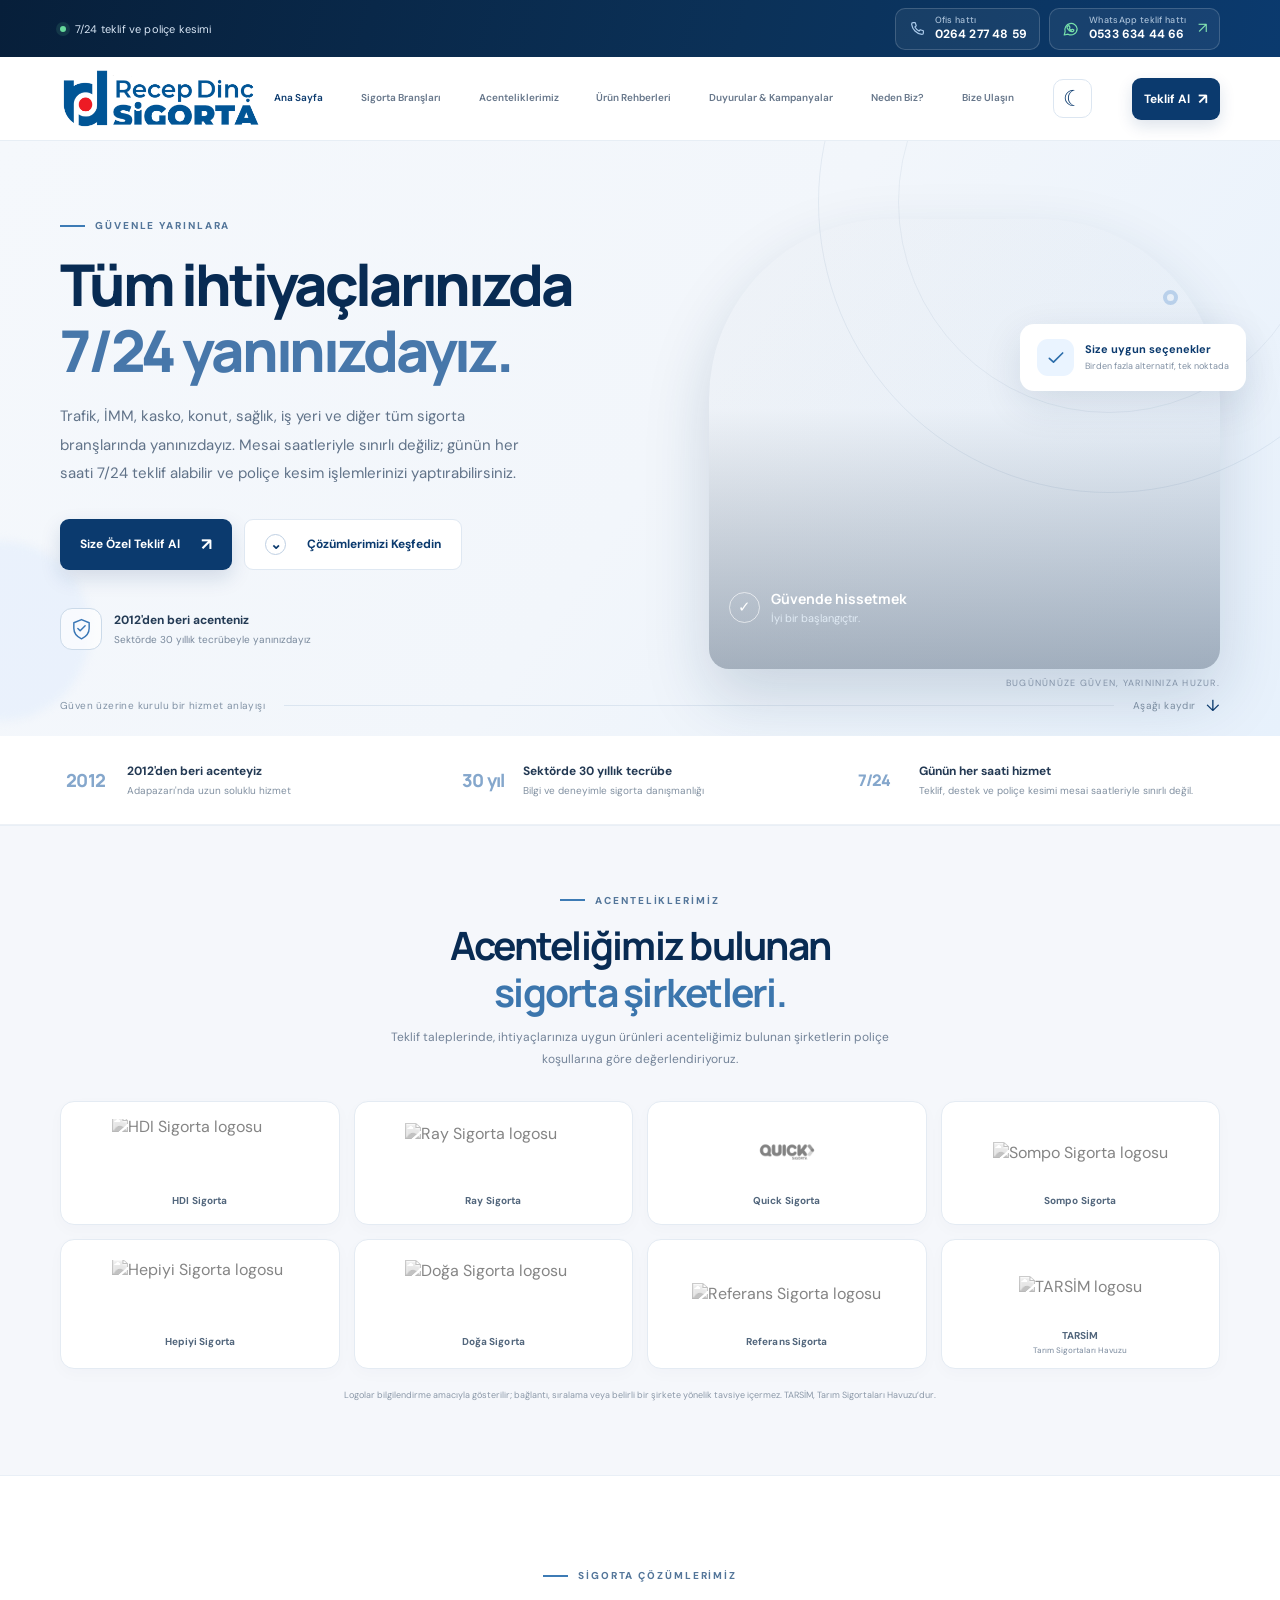
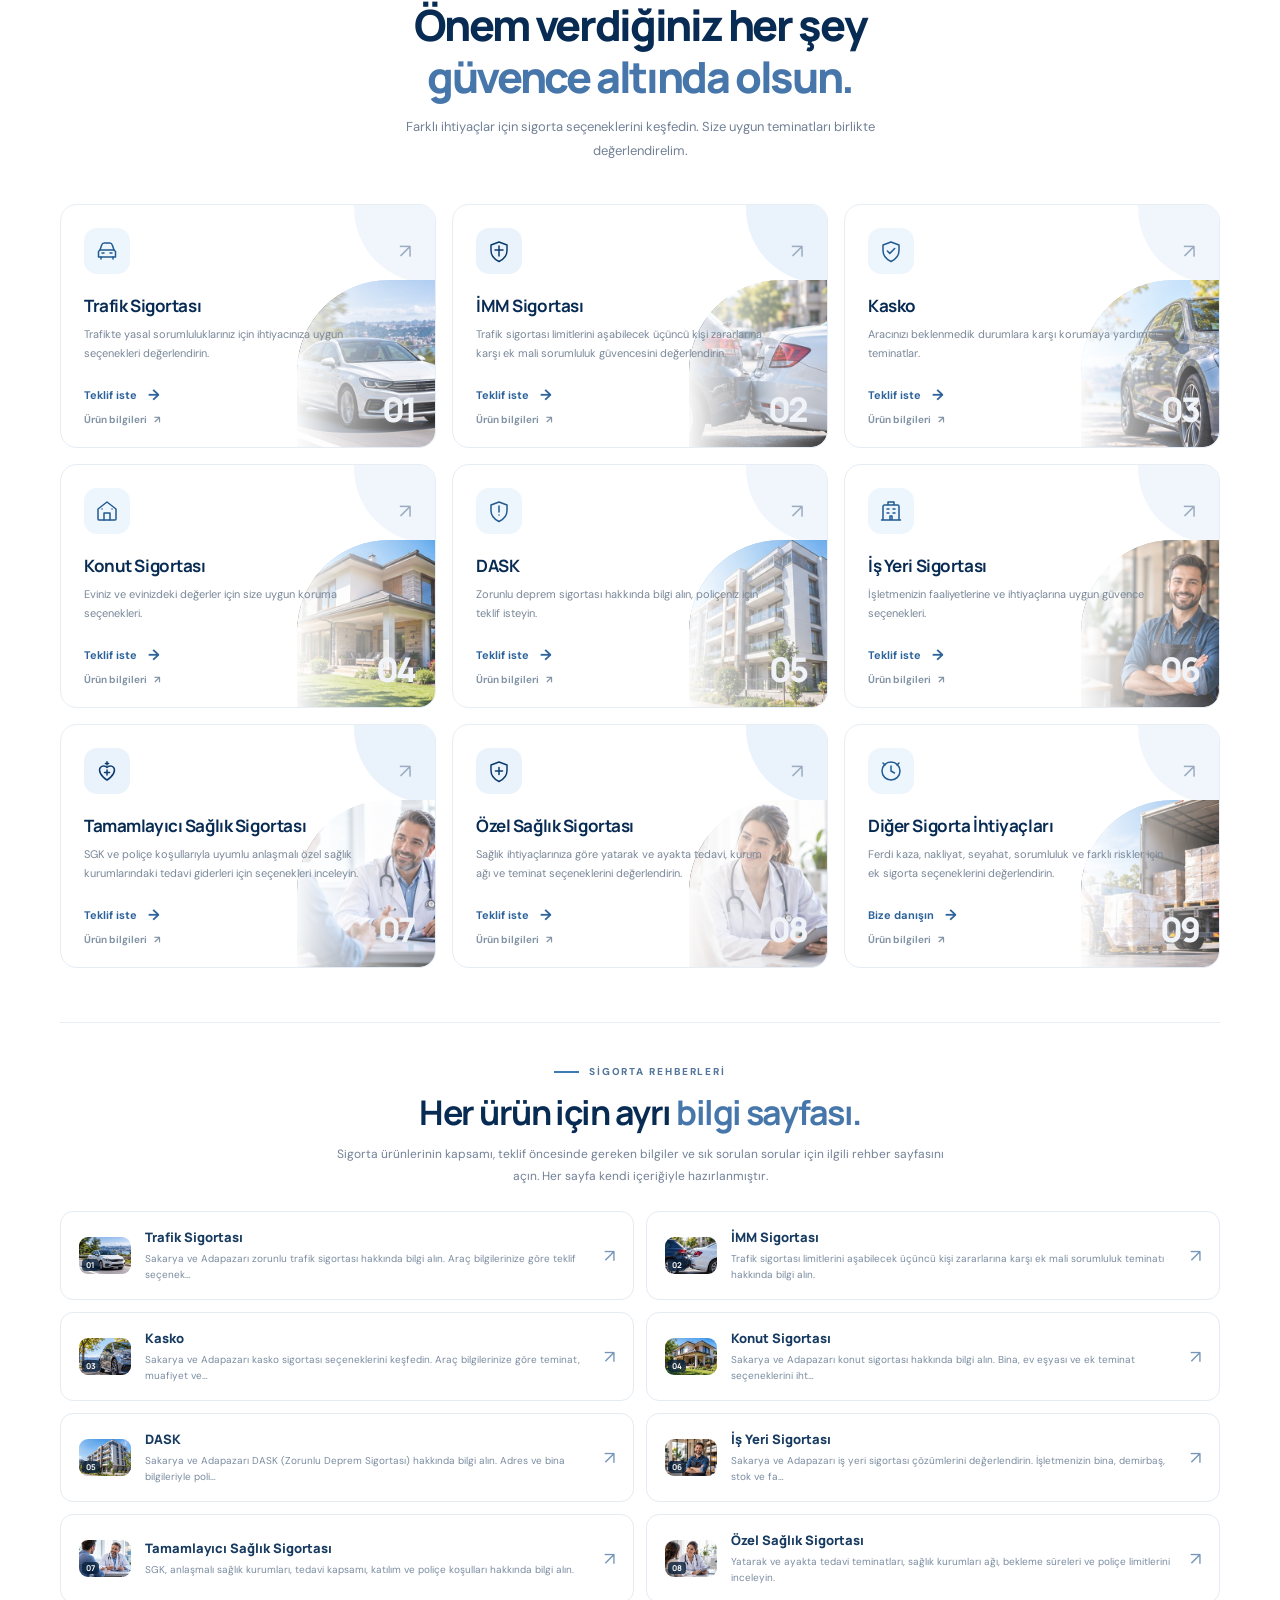
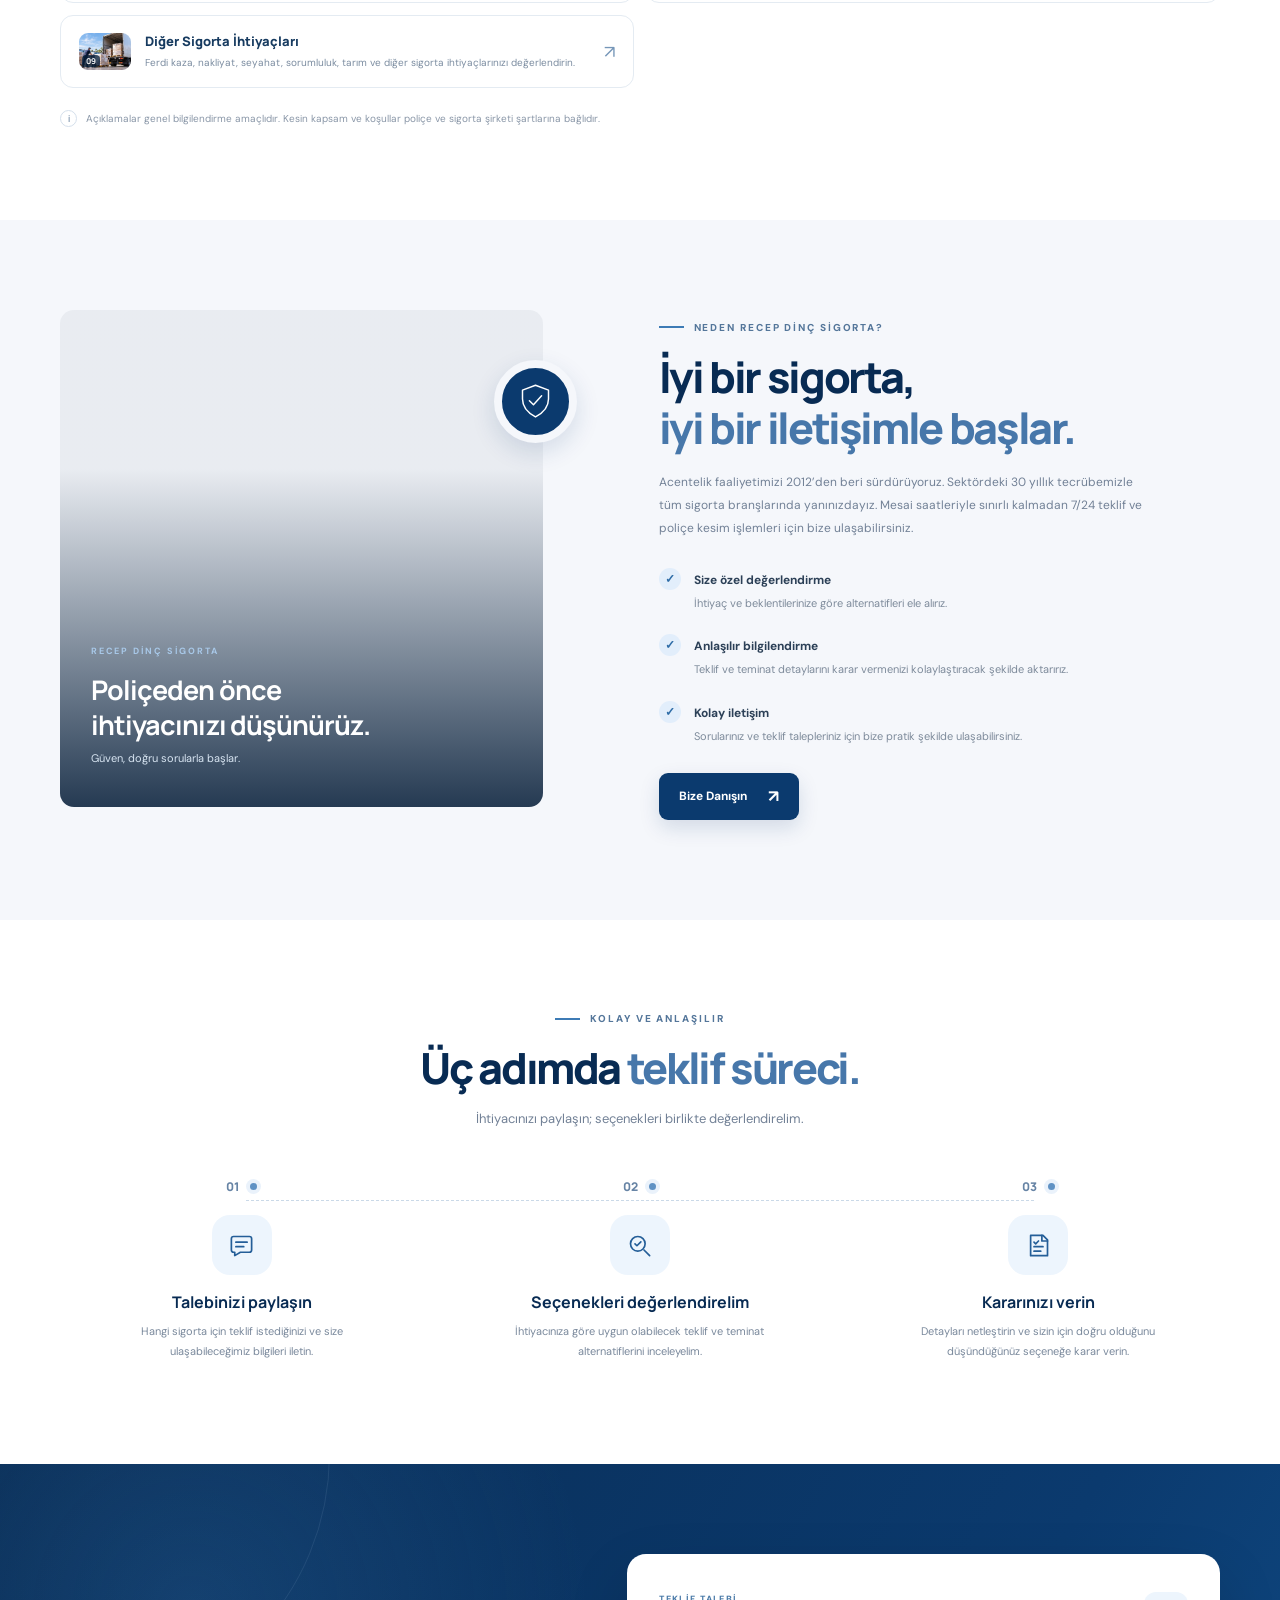
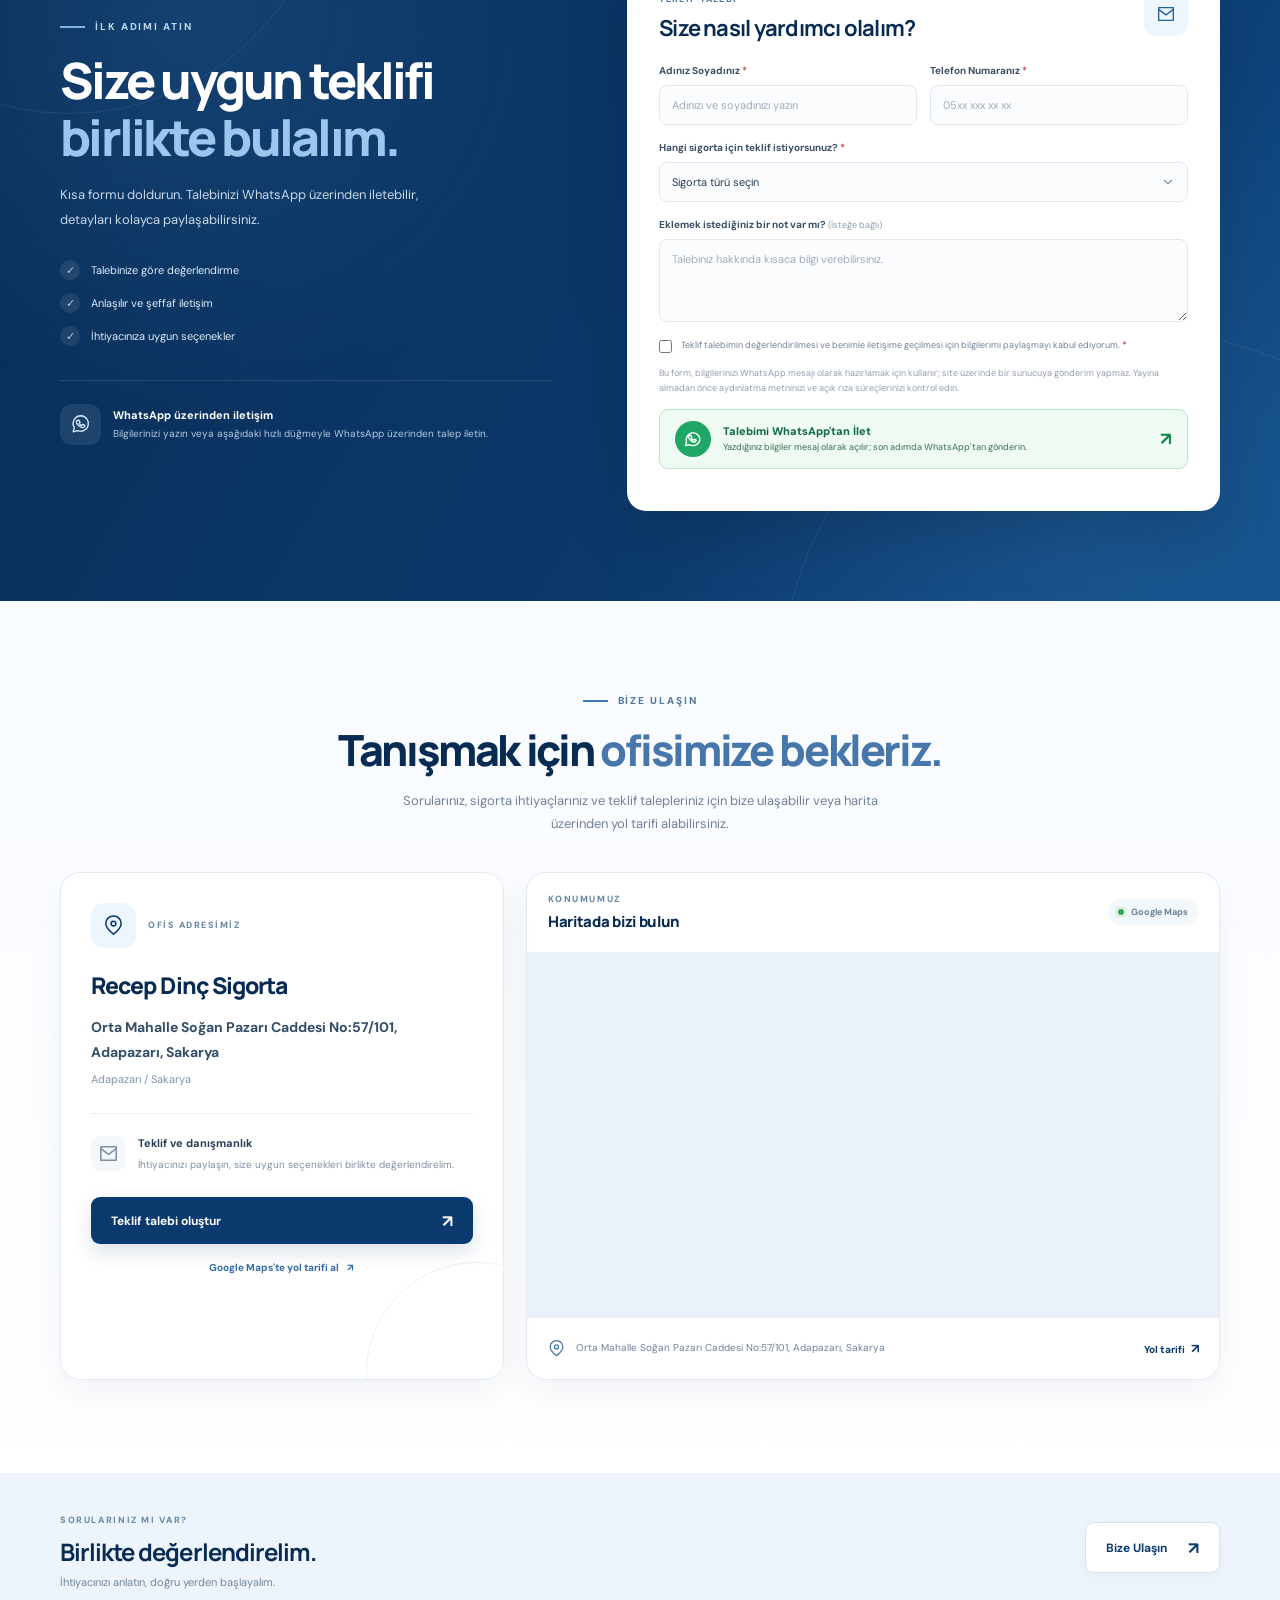
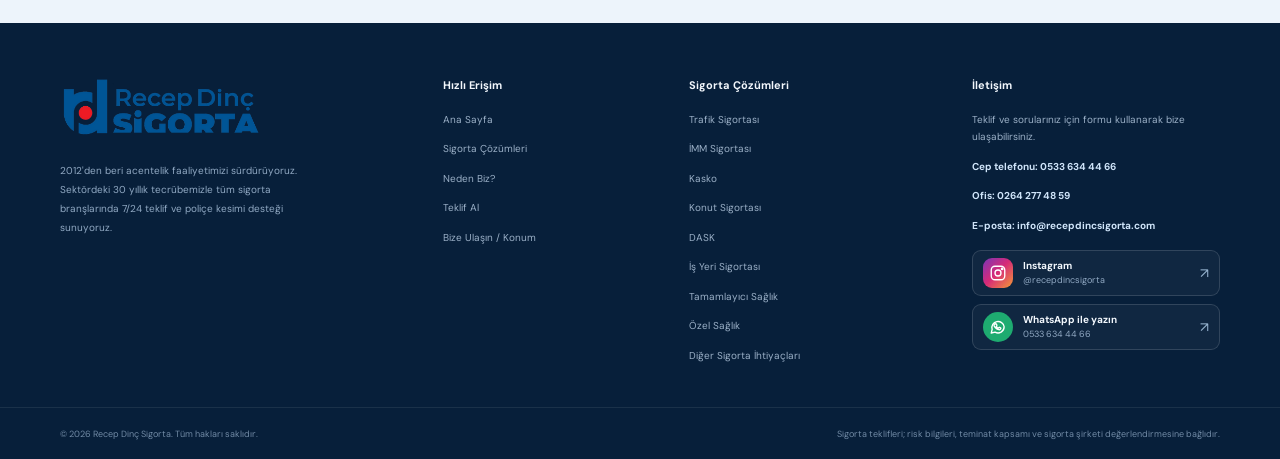
==== commit 515ab6bd: "ilk" ====
--- a/index.html
+++ b/index.html
@@ -10,11 +10,11 @@
 <meta content="website" property="og:type"/>
 <meta content="tr_TR" property="og:locale"/>
 <meta content="Recep Dinç Sigorta" property="og:site_name"/>
-<meta content="Recep Dinç Sigorta | 2012'den Beri Acenteniz, 30 Yıllık Sektör Tecrübesi" property="og:title"/>
-<meta content="2012'den beri Adapazarı'nda acentelik hizmeti sunan Recep Dinç Sigorta, sektördeki 30 yıllık tecrübeyle trafik sigortası, İMM, kasko, konut, DASK, iş yeri ve sağlık sigortası seçeneklerini değerlendirmenize yardımcı olur. WhatsApp üzerinden teklif isteyin." property="og:description"/>
+<meta content="Recep Dinç Sigorta | Tüm Sigorta İhtiyaçlarınızda 7/24 Yanınızdayız" property="og:title"/>
+<meta content="2012'den beri Adapazarı'nda acentelik hizmeti sunan Recep Dinç Sigorta, sektördeki 30 yıllık tecrübeyle tüm sigorta branşlarında 7/24 teklif ve poliçe kesimi desteği sunar." property="og:description"/>
 <meta content="https://www.recepdincsigorta.com/" property="og:url"/>
-<meta content="2012'den beri Adapazarı'nda acentelik hizmeti sunan Recep Dinç Sigorta, sektördeki 30 yıllık tecrübeyle trafik sigortası, İMM, kasko, konut, DASK, iş yeri ve sağlık sigortası seçeneklerini değerlendirmenize yardımcı olur. WhatsApp üzerinden teklif isteyin." name="description"/>
-<title>Recep Dinç Sigorta | 2012'den Beri Acenteniz, 30 Yıllık Sektör Tecrübesi</title>
+<meta content="2012'den beri Adapazarı'nda acentelik hizmeti sunan Recep Dinç Sigorta, sektördeki 30 yıllık tecrübeyle tüm sigorta branşlarında 7/24 teklif ve poliçe kesimi desteği sunar." name="description"/>
+<title>Recep Dinç Sigorta | Tüm Sigorta İhtiyaçlarınızda 7/24 Yanınızdayız</title>
 <link href="https://fonts.googleapis.com" rel="preconnect"/>
 <link crossorigin="" href="https://fonts.gstatic.com" rel="preconnect"/>
 <link href="https://fonts.googleapis.com/css2?family=DM+Sans:wght@400;500;600;700&amp;family=Manrope:wght@400;500;600;700;800&amp;display=swap" rel="stylesheet"/>
@@ -25,13 +25,14 @@
 <style id="quick-logo-final-fix">
 .partner-logo-quick{display:block;width:220px;max-width:100%;height:60px;max-height:60px;object-fit:contain;object-position:center;flex:0 1 auto}
 @media(max-width:760px){.partner-logo-quick{width:160px;max-width:100%;height:45px;max-height:45px;object-fit:contain}}
+.trust-symbol-hours{min-width:46px;white-space:nowrap;font-size:16px!important;letter-spacing:-.06em}@media(max-width:760px){.trust-symbol-hours{width:42px!important;min-width:42px;font-size:13px!important;letter-spacing:-.07em}}
 </style>
 <script id="theme-initializer">(function(){try{var t=localStorage.getItem('recepDincTheme');document.documentElement.setAttribute('data-theme',t==='dark'?'dark':'light')}catch(e){document.documentElement.setAttribute('data-theme','light')}})();</script>
 </head>
 <body>
 <div class="topline">
 <div class="container topline-inner">
-<span class="topline-message"><span class="status-dot"></span> İhtiyacınıza uygun sigorta çözümleri</span>
+<span class="topline-message"><span class="status-dot"></span> 7/24 teklif ve poliçe kesimi</span>
 <div aria-label="Hızlı iletişim bağlantıları" class="topline-actions">
 <a aria-label="Ofis telefonunu ara: 0264 277 48 59" class="topline-phone" href="tel:+902642774859">
 <svg aria-hidden="true" viewbox="0 0 24 24"><path d="M6.8 3.5h2.8l1.4 4.2-1.8 1.6a14.1 14.1 0 0 0 5.5 5.5l1.6-1.8 4.2 1.4v2.8c0 1.1-.9 2-2 2A15.8 15.8 0 0 1 4.8 5.5c0-1.1.9-2 2-2Z"></path></svg><span class="topline-copy"><small>Ofis hattı</small><strong>0264 277 48 59</strong></span>
@@ -65,8 +66,8 @@
 <div class="container hero-grid">
 <div class="hero-copy">
 <div class="eyebrow"><span class="eyebrow-line"></span> GÜVENLE YARINLARA</div>
-<h1>Hayatın her anında<br/><span>yanınızdayız.</span></h1>
-<p class="hero-lead">Trafik, İMM, kasko, konut, sağlık, iş yeri ve diğer tüm sigorta branşlarında; ihtiyaçlarınıza uygun seçenekleri birlikte değerlendirelim.</p>
+<h1>Tüm ihtiyaçlarınızda<br/><span>7/24 yanınızdayız.</span></h1>
+<p class="hero-lead">Trafik, İMM, kasko, konut, sağlık, iş yeri ve diğer tüm sigorta branşlarında yanınızdayız. Mesai saatleriyle sınırlı değiliz; günün her saati 7/24 teklif alabilir ve poliçe kesim işlemlerinizi yaptırabilirsiniz.</p>
 <div class="hero-actions">
 <a class="btn btn-primary" href="#teklif">Size Özel Teklif Al <span aria-hidden="true">↗</span></a>
 <a class="btn btn-secondary" href="#sigortalar"><span aria-hidden="true" class="play-icon">⌄</span> Çözümlerimizi Keşfedin</a>
@@ -90,7 +91,7 @@
 <div class="container trust-grid">
 <div class="trust-item"><span class="trust-symbol trust-symbol-year">2012</span><div><strong>2012'den beri acenteyiz</strong><small>Adapazarı'nda uzun soluklu hizmet</small></div></div>
 <div class="trust-item"><span class="trust-symbol trust-symbol-years">30 yıl</span><div><strong>Sektörde 30 yıllık tecrübe</strong><small>Bilgi ve deneyimle sigorta danışmanlığı</small></div></div>
-<div class="trust-item"><span class="trust-symbol">✓</span><div><strong>Tüm sigorta ihtiyaçlarınızda yanınızdayız</strong><small>Araç, konut, sağlık, iş yeri ve diğer tüm branşlarda.</small></div></div>
+<div class="trust-item"><span class="trust-symbol trust-symbol-hours">7/24</span><div><strong>Günün her saati hizmet</strong><small>Teklif, destek ve poliçe kesimi mesai saatleriyle sınırlı değil.</small></div></div>
 </div>
 </section>
 
@@ -231,7 +232,7 @@
 <div class="why-copy">
 <div class="eyebrow"><span class="eyebrow-line"></span> NEDEN RECEP DİNÇ SİGORTA?</div>
 <h2>İyi bir sigorta,<br/><span>iyi bir iletişimle başlar.</span></h2>
-<p class="why-intro">Acentelik faaliyetimizi 2012'den beri sürdürüyoruz. Sektördeki 30 yıllık tecrübemizi; teminatları, istisnaları ve teklif seçeneklerini anlaşılır biçimde değerlendirmeniz için kullanıyoruz. Sigorta ihtiyacınızda ulaşılabilir ve güvenilir bir danışmanlık sunmayı önemsiyoruz.</p>
+<p class="why-intro">Acentelik faaliyetimizi 2012’den beri sürdürüyoruz. Sektördeki 30 yıllık tecrübemizle tüm sigorta branşlarında yanınızdayız. Mesai saatleriyle sınırlı kalmadan 7/24 teklif ve poliçe kesim işlemleri için bize ulaşabilirsiniz.</p>
 <div class="benefit-list">
 <div class="benefit"><span class="benefit-check">✓</span><div><strong>Size özel değerlendirme</strong><p>İhtiyaç ve beklentilerinize göre alternatifleri ele alırız.</p></div></div>
 <div class="benefit"><span class="benefit-check">✓</span><div><strong>Anlaşılır bilgilendirme</strong><p>Teklif ve teminat detaylarını karar vermenizi kolaylaştıracak şekilde aktarırız.</p></div></div>
@@ -324,7 +325,7 @@
 <div class="container footer-main">
 <div class="footer-brand-block"><a aria-label="Recep Dinç Sigorta ana sayfa" class="brand brand-footer" href="#anasayfa">
 <img alt="Recep Dinç Sigorta" class="brand-logo" src="assets/recep-dinc-sigorta-logo.png"/>
-</a><p>2012'den beri acentelik faaliyetimizi sürdürüyoruz. Sektördeki 30 yıllık tecrübemizle ihtiyacınıza uygun sigorta seçeneklerini birlikte değerlendiriyoruz.</p></div>
+</a><p>2012'den beri acentelik faaliyetimizi sürdürüyoruz. Sektördeki 30 yıllık tecrübemizle tüm sigorta branşlarında 7/24 teklif ve poliçe kesimi desteği sunuyoruz.</p></div>
 <div class="footer-column"><h4>Hızlı Erişim</h4><a href="#anasayfa">Ana Sayfa</a><a href="#sigortalar">Sigorta Çözümleri</a><a href="#neden-biz">Neden Biz?</a><a href="#teklif">Teklif Al</a><a href="bize-ulasin.html">Bize Ulaşın / Konum</a></div>
 <div class="footer-column"><h4>Sigorta Çözümleri</h4><a href="trafik-sigortasi.html">Trafik Sigortası</a><a href="imm-sigortasi.html">İMM Sigortası</a><a href="kasko-sigortasi.html">Kasko</a><a href="konut-sigortasi.html">Konut Sigortası</a><a href="dask.html">DASK</a><a href="is-yeri-sigortasi.html">İş Yeri Sigortası</a><a href="tamamlayici-saglik-sigortasi.html">Tamamlayıcı Sağlık</a><a href="ozel-saglik-sigortasi.html">Özel Sağlık</a><a href="diger-sigorta-cozumleri.html">Diğer Sigorta İhtiyaçları</a></div>
 <div class="footer-column footer-contact"><h4>İletişim</h4><p>Teklif ve sorularınız için formu kullanarak bize ulaşabilirsiniz.</p><a class="footer-contact-link footer-direct-link" href="tel:+905336344466">Cep telefonu: 0533 634 44 66</a><a class="footer-contact-link footer-direct-link" href="tel:+902642774859">Ofis: 0264 277 48 59</a><a class="footer-contact-link footer-direct-link" href="mailto:info@recepdincsigorta.com">E-posta: info@recepdincsigorta.com</a><div class="footer-social-actions" aria-label="Sosyal medya ve hızlı iletişim">
--- a/style.css
+++ b/style.css
@@ -688,3 +688,7 @@
   opacity: 1;
   transform: scale(1.035);
 }
+
+/* 7/24 hizmet göstergesi: rakamsal güven öğeleriyle aynı hizada */
+.trust-symbol-hours{min-width:46px;white-space:nowrap;font-size:16px!important;letter-spacing:-.06em}
+@media(max-width:760px){.trust-symbol-hours{width:42px!important;min-width:42px;font-size:13px!important;letter-spacing:-.07em}}
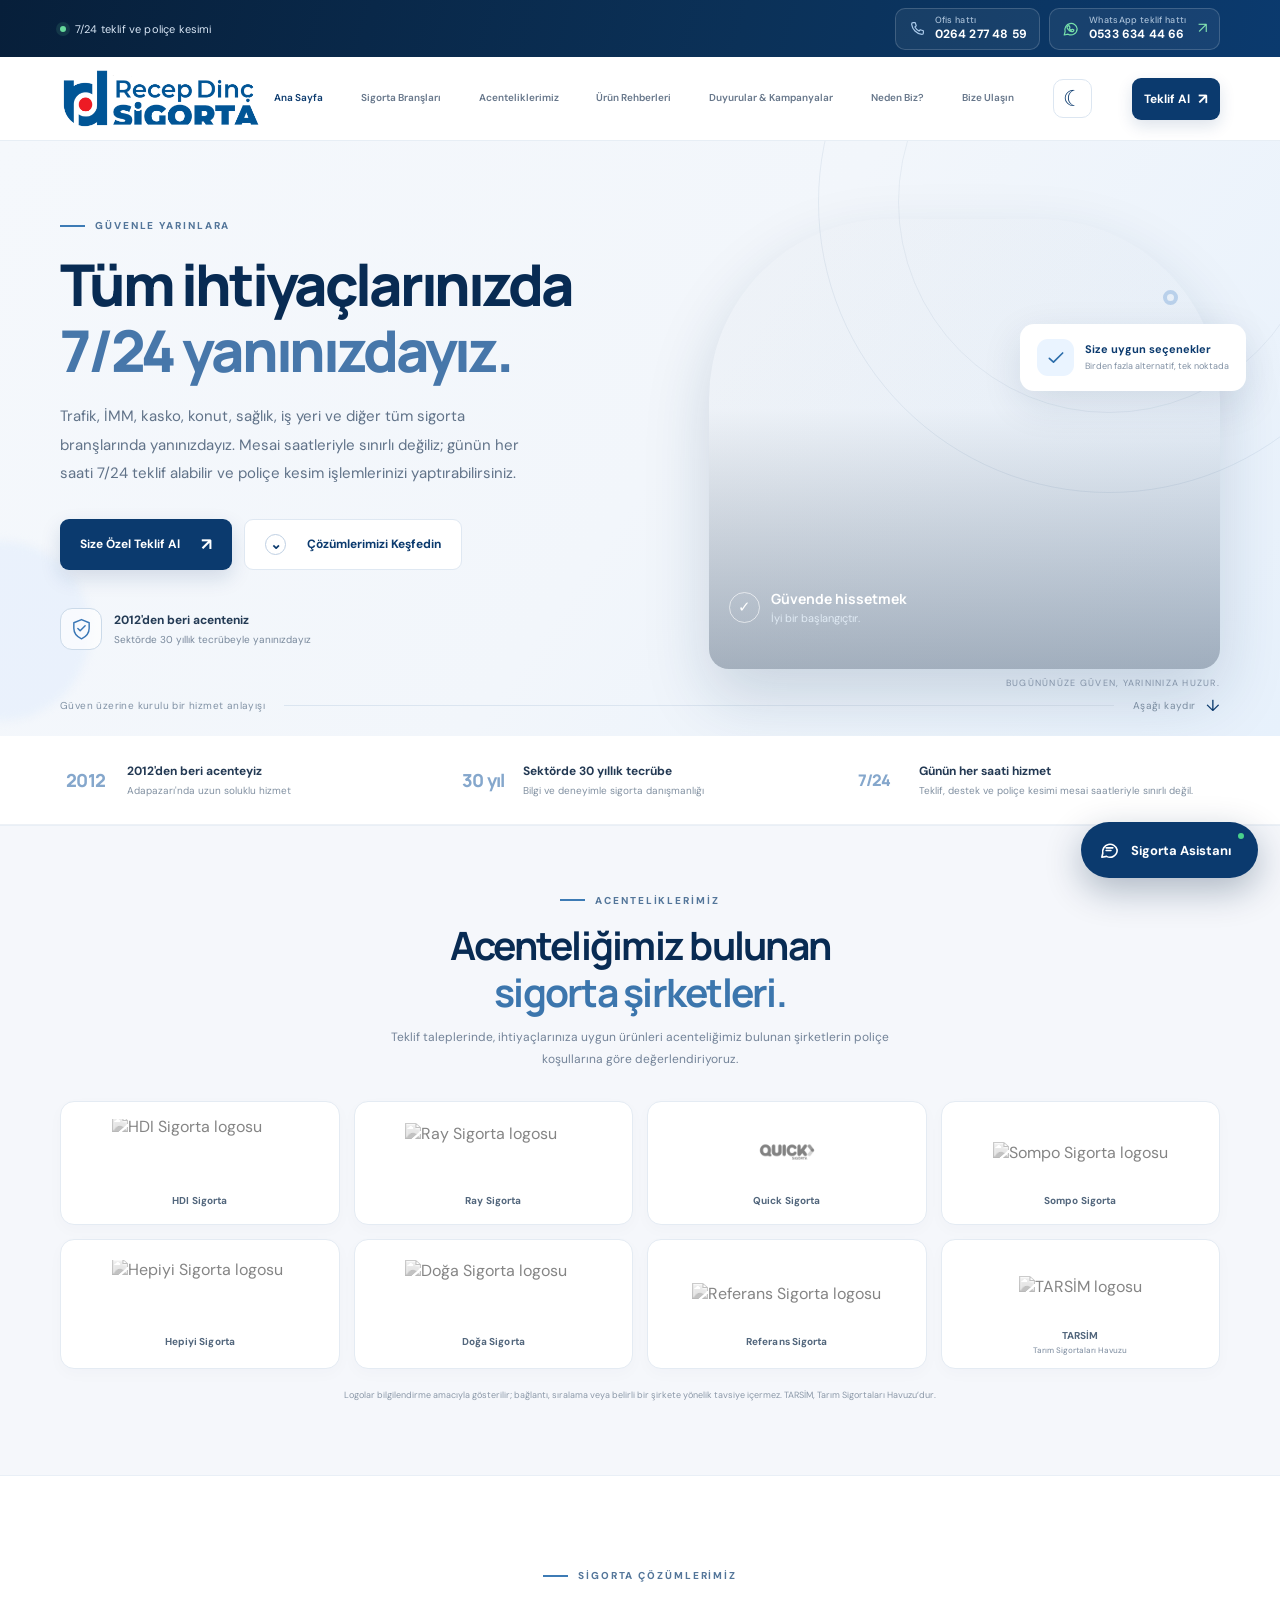
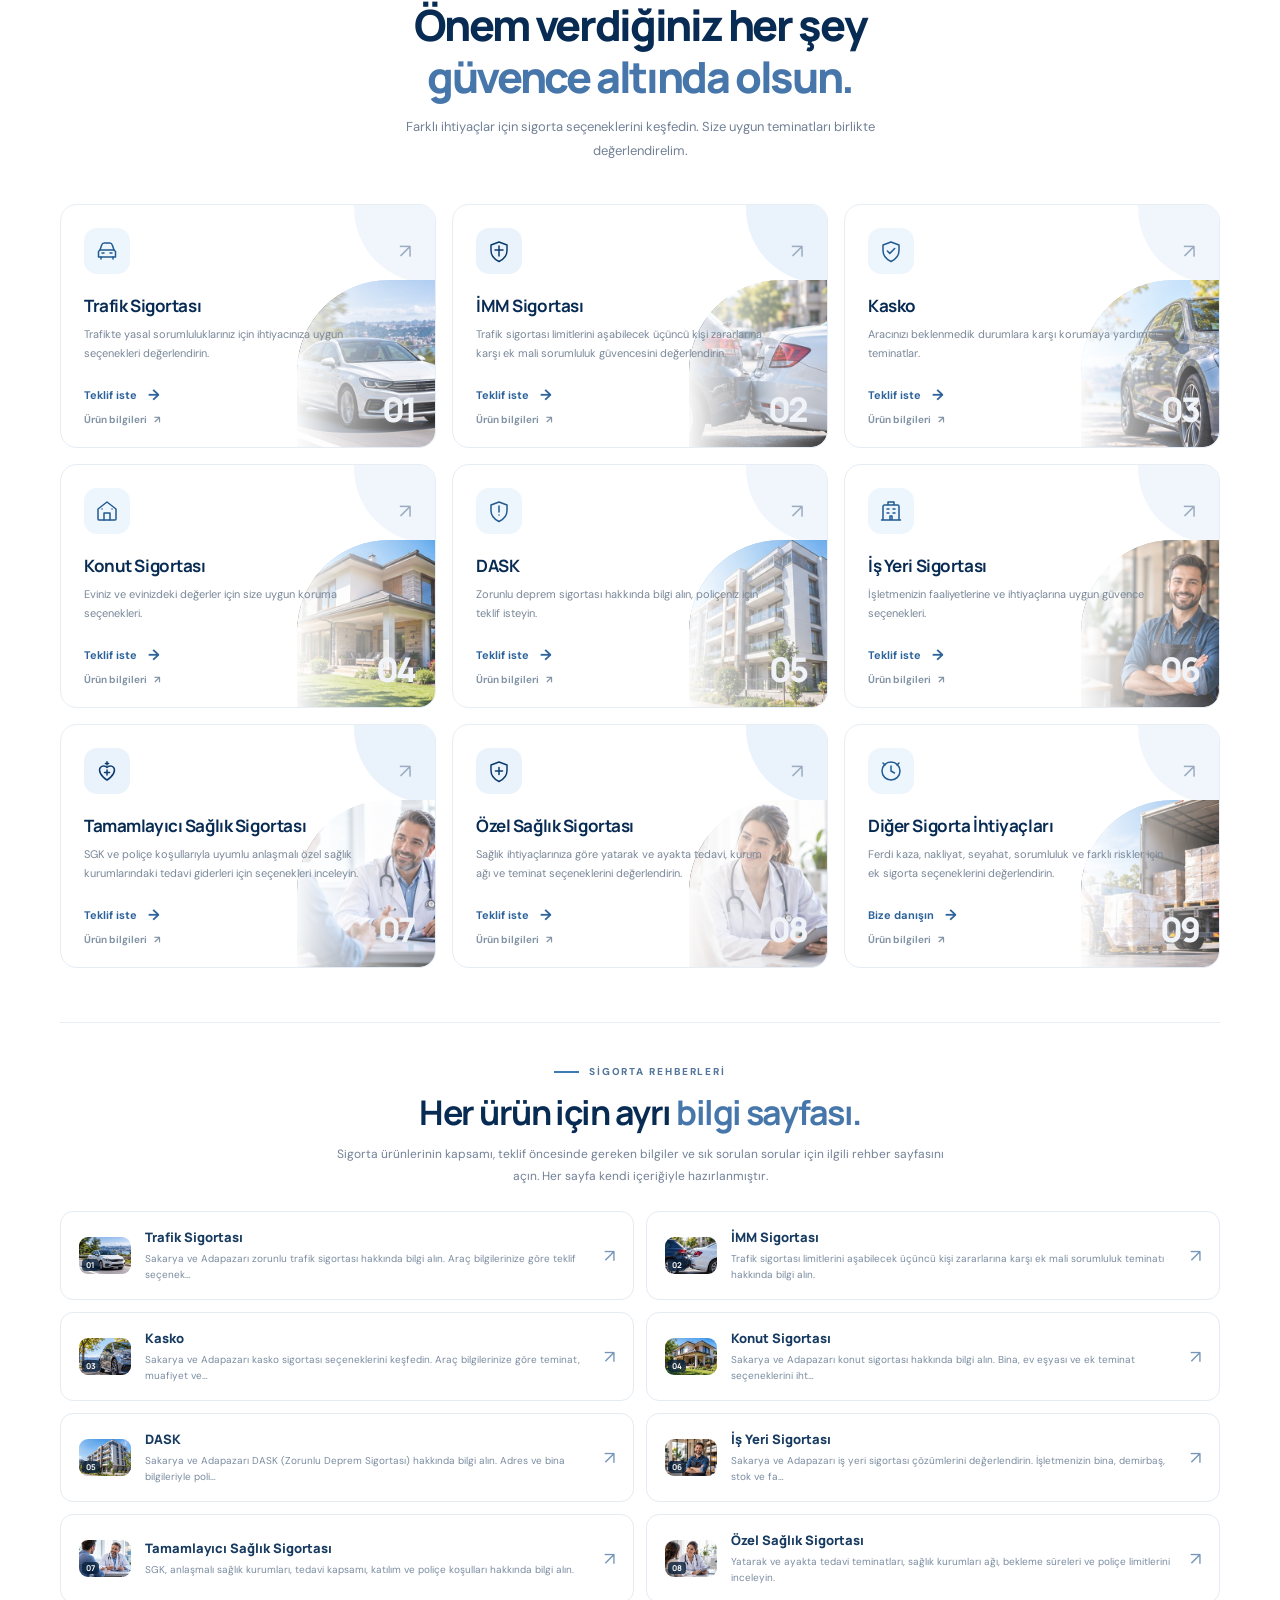
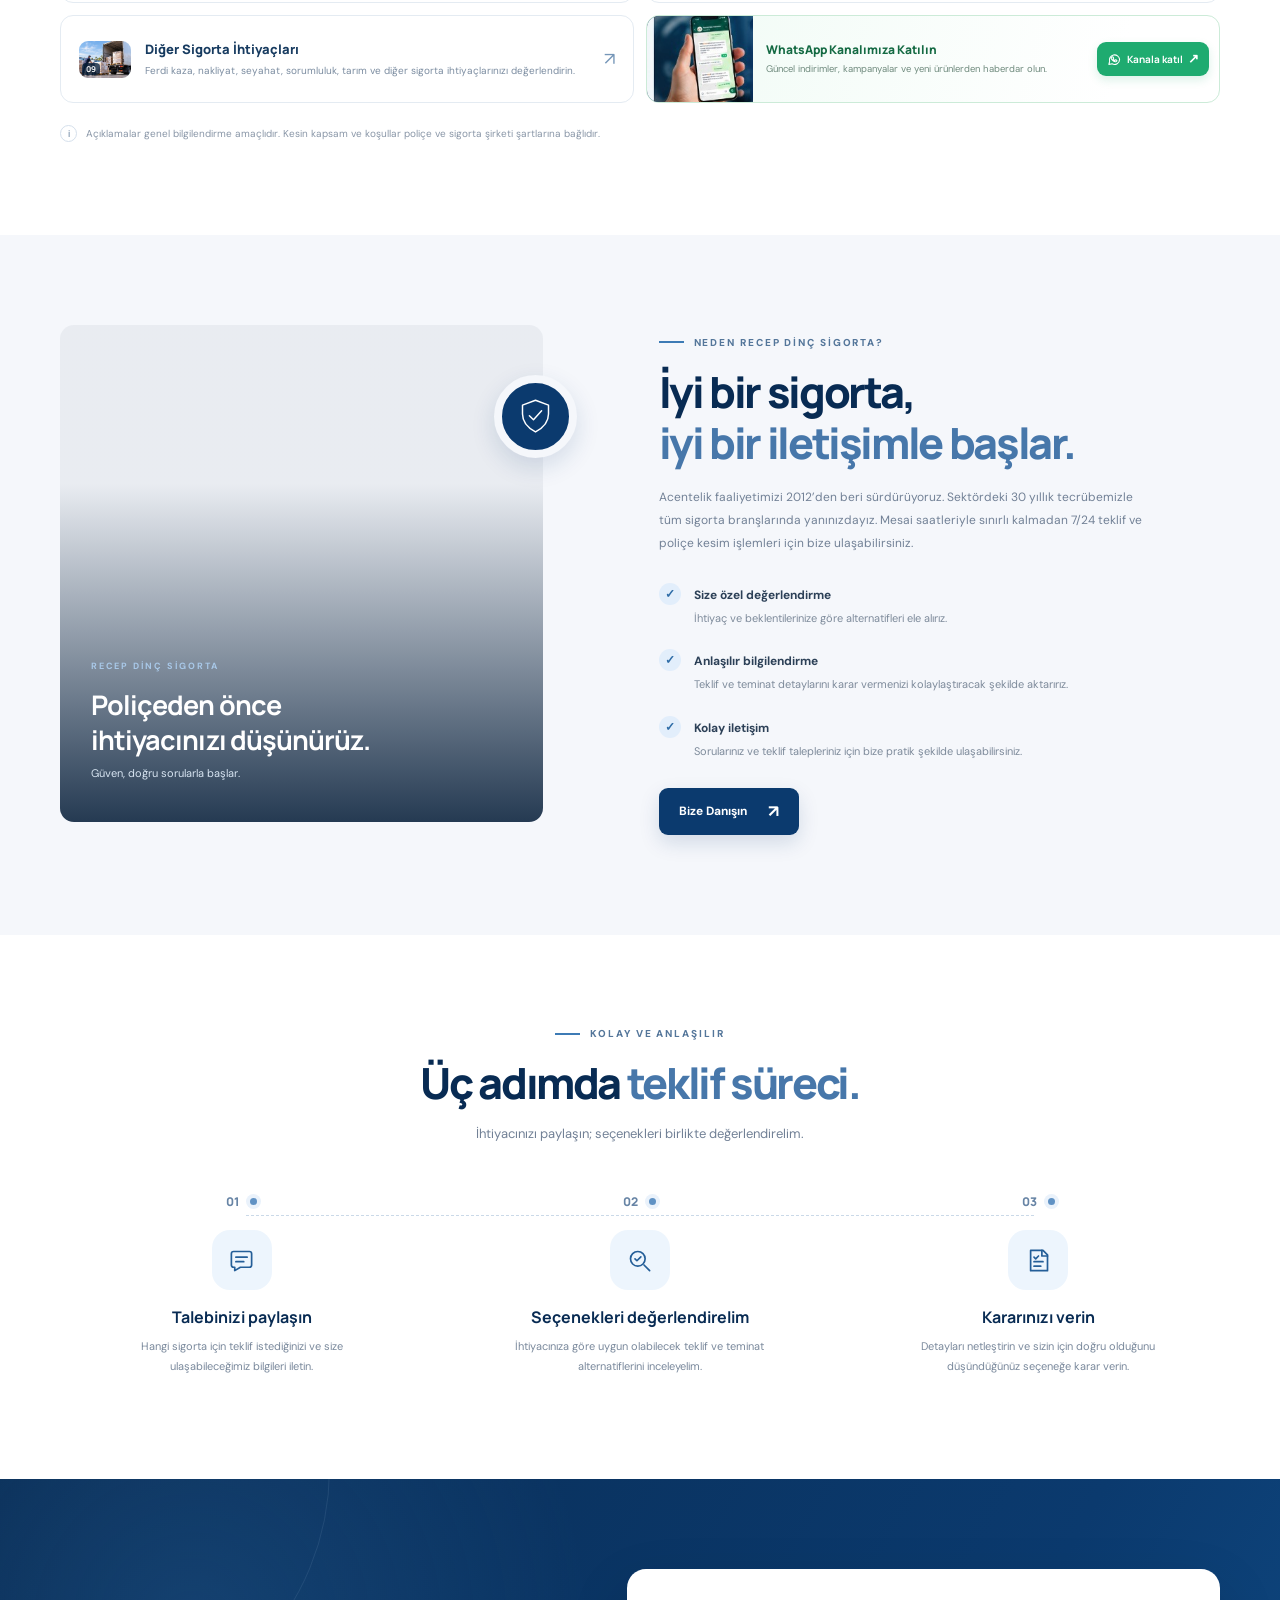
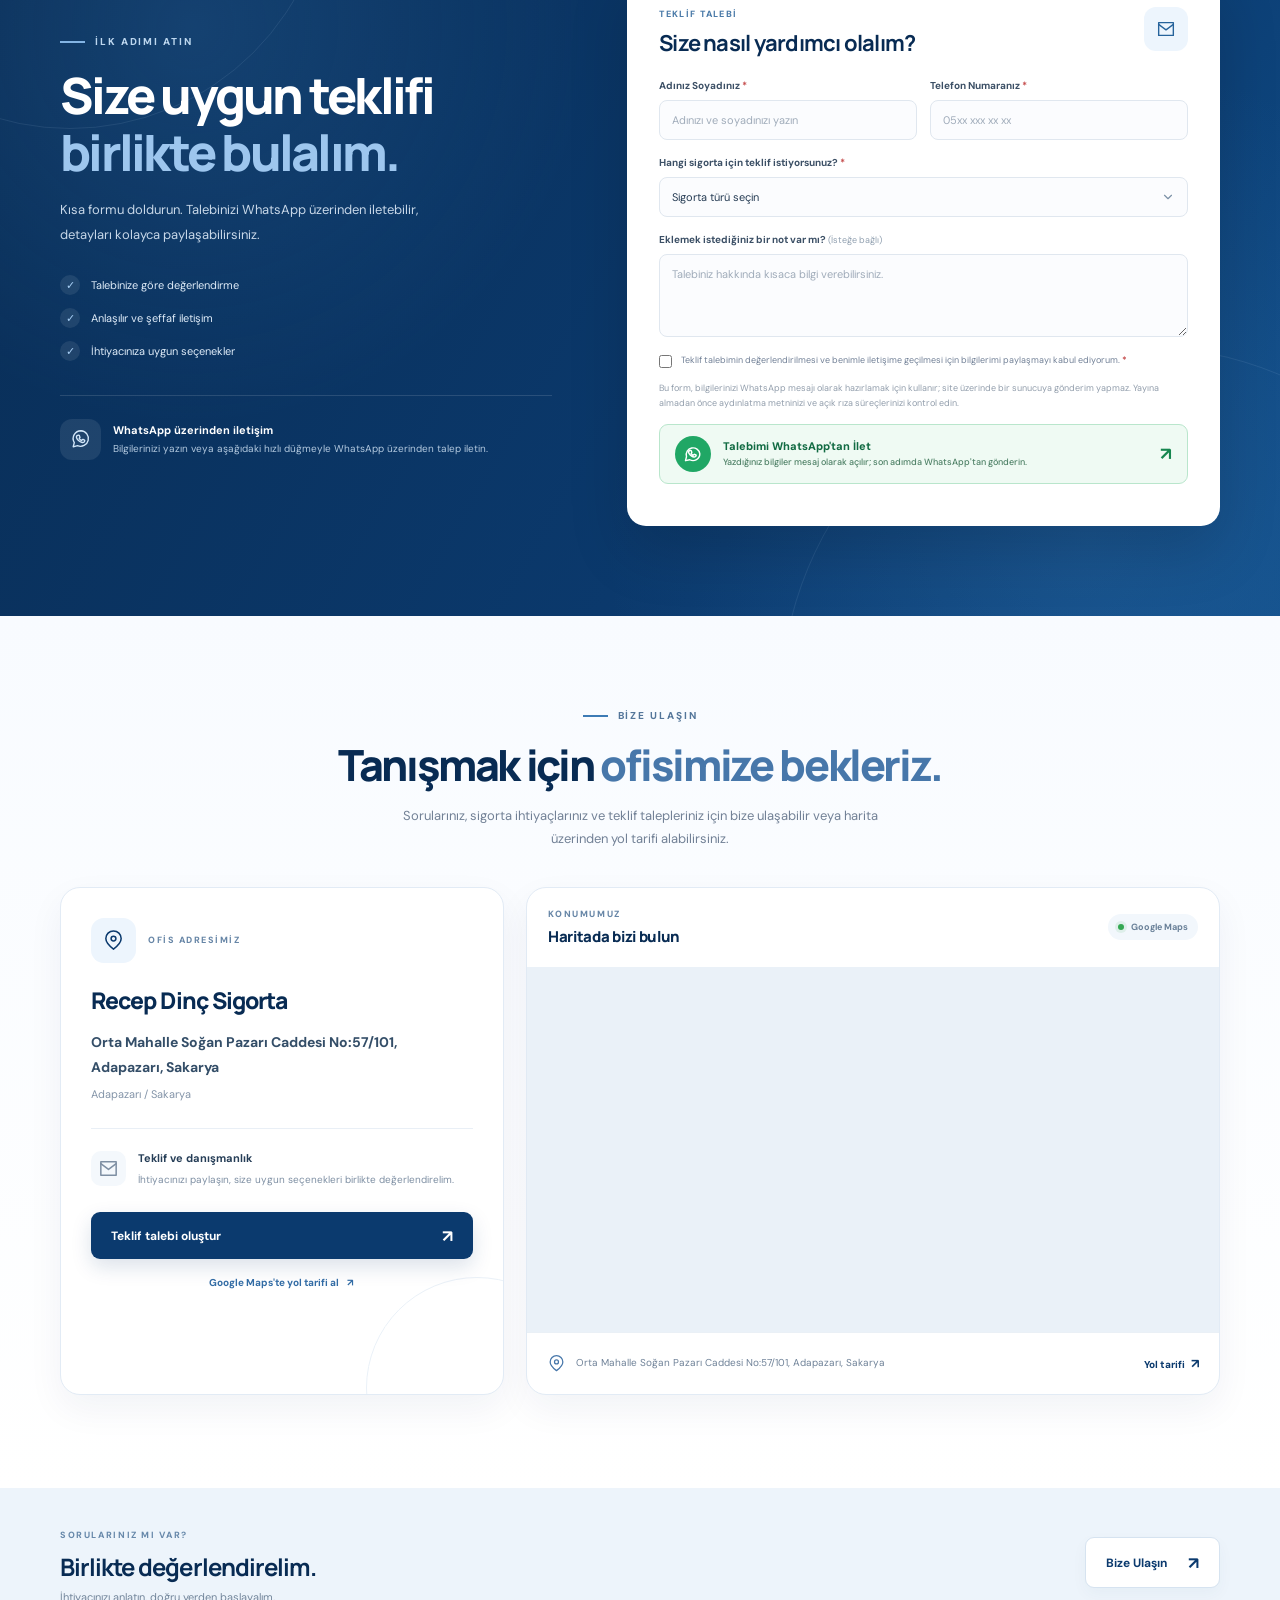
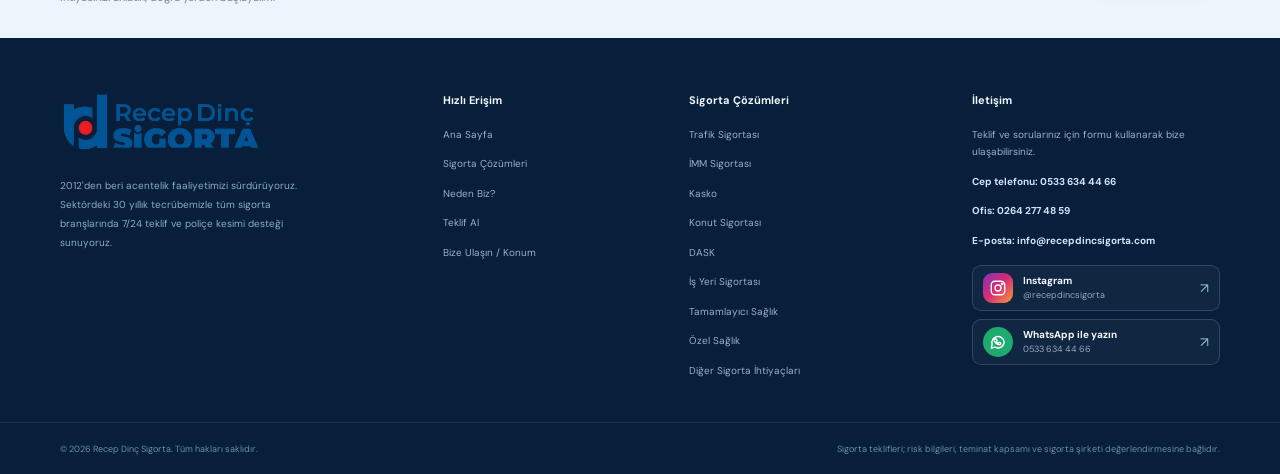
==== commit 0c10bb79: "ilk" ====
--- a/index.html
+++ b/index.html
@@ -28,6 +28,10 @@
 .trust-symbol-hours{min-width:46px;white-space:nowrap;font-size:16px!important;letter-spacing:-.06em}@media(max-width:760px){.trust-symbol-hours{width:42px!important;min-width:42px;font-size:13px!important;letter-spacing:-.07em}}
 </style>
 <script id="theme-initializer">(function(){try{var t=localStorage.getItem('recepDincTheme');document.documentElement.setAttribute('data-theme',t==='dark'?'dark':'light')}catch(e){document.documentElement.setAttribute('data-theme','light')}})();</script>
+
+<link rel="icon" type="image/png" sizes="256x256" href="assets/favicon.png">
+<link rel="shortcut icon" href="favicon.ico">
+<link rel="apple-touch-icon" href="assets/apple-touch-icon.png">
 </head>
 <body>
 <div class="topline">
@@ -216,7 +220,12 @@
 <a class="product-guide-card" href="is-yeri-sigortasi.html"><span class="guide-thumb"><img alt="" loading="lazy" src="assets/products/isyeri.jpg"/><span class="guide-photo-number">06</span></span><span class="guide-copy"><strong>İş Yeri Sigortası</strong><small>Sakarya ve Adapazarı iş yeri sigortası çözümlerini değerlendirin. İşletmenizin bina, demirbaş, stok ve fa…</small></span><span aria-hidden="true" class="guide-arrow">↗</span></a>
 <a class="product-guide-card" href="tamamlayici-saglik-sigortasi.html"><span class="guide-thumb"><img alt="" loading="lazy" src="assets/products/tamamlayici-saglik.jpg"/><span class="guide-photo-number">07</span></span><span class="guide-copy"><strong>Tamamlayıcı Sağlık Sigortası</strong><small>SGK, anlaşmalı sağlık kurumları, tedavi kapsamı, katılım ve poliçe koşulları hakkında bilgi alın.</small></span><span aria-hidden="true" class="guide-arrow">↗</span></a>
 <a class="product-guide-card" href="ozel-saglik-sigortasi.html"><span class="guide-thumb"><img alt="" loading="lazy" src="assets/products/ozel-saglik.jpg"/><span class="guide-photo-number">08</span></span><span class="guide-copy"><strong>Özel Sağlık Sigortası</strong><small>Yatarak ve ayakta tedavi teminatları, sağlık kurumları ağı, bekleme süreleri ve poliçe limitlerini inceleyin.</small></span><span aria-hidden="true" class="guide-arrow">↗</span></a>
-<a class="product-guide-card" href="diger-sigorta-cozumleri.html"><span class="guide-thumb"><img alt="" loading="lazy" src="assets/products/diger.jpg"/><span class="guide-photo-number">09</span></span><span class="guide-copy"><strong>Diğer Sigorta İhtiyaçları</strong><small>Ferdi kaza, nakliyat, seyahat, sorumluluk, tarım ve diğer sigorta ihtiyaçlarınızı değerlendirin.</small></span><span aria-hidden="true" class="guide-arrow">↗</span></a>
+<a class="product-guide-card whatsapp-channel-guide-card" href="https://whatsapp.com/channel/0029VbE4xlb6BIEb46ahZJ26" target="_blank" rel="noopener noreferrer" aria-label="WhatsApp kanalımıza katılın; güncel indirimler, kampanyalar ve yeni ürünlerden haberdar olun">
+<span class="whatsapp-channel-photo" aria-hidden="true"><img src="assets/products/whatsapp-channel-phone.jpg" alt="" loading="lazy"/></span>
+<span class="guide-copy whatsapp-channel-copy"><strong>WhatsApp Kanalımıza Katılın</strong><small>Güncel indirimler, kampanyalar ve yeni ürünlerden haberdar olun.</small></span>
+<span class="whatsapp-channel-action" aria-hidden="true"><svg viewBox="0 0 24 24"><path d="M20.2 11.7a8.2 8.2 0 0 1-12.1 7.2L3 20l1.2-4.9A8.2 8.2 0 1 1 20.2 11.7Z"/><path d="M8.2 8.1c.2-.4.4-.5.7-.5h.5c.2 0 .3.1.4.4l.8 1.7c.1.2.1.4-.1.6l-.6.7c-.2.2-.2.4 0 .6.5.7 1.2 1.4 2 1.8.2.1.4.1.6-.1l.8-.8c.2-.2.4-.2.6-.1l1.6.8c.2.1.3.2.3.4 0 .3-.2 1-.7 1.4-.5.4-1.2.7-1.9.6-.7-.1-1.7-.4-2.8-1.1-1.6-1-2.7-2.4-3-2.9-.3-.5-.7-1.2-.7-1.9s.3-1.3.7-1.7Z"/></svg><span class="whatsapp-channel-action-label">Kanala katıl</span><b>↗</b></span>
+</a>
+<a class="product-guide-card other-guide-card" href="diger-sigorta-cozumleri.html"><span class="guide-thumb"><img alt="" loading="lazy" src="assets/products/diger.jpg"/><span class="guide-photo-number">09</span></span><span class="guide-copy"><strong>Diğer Sigorta İhtiyaçları</strong><small>Ferdi kaza, nakliyat, seyahat, sorumluluk, tarım ve diğer sigorta ihtiyaçlarınızı değerlendirin.</small></span><span aria-hidden="true" class="guide-arrow">↗</span></a>
 </div>
 <div class="section-footnote"><span class="footnote-mark">i</span> Açıklamalar genel bilgilendirme amaçlıdır. Kesin kapsam ve koşullar poliçe ve sigorta şirketi şartlarına bağlıdır.</div>
 </div>
@@ -343,5 +352,6 @@
 </footer>
 <div aria-live="polite" class="toast" id="toast" role="status"></div>
 <script src="script.js"></script><script src="announcements.js"></script>
+<script src="chatbot.js" defer></script>
 </body>
 </html>
--- a/style.css
+++ b/style.css
@@ -692,3 +692,97 @@
 /* 7/24 hizmet göstergesi: rakamsal güven öğeleriyle aynı hizada */
 .trust-symbol-hours{min-width:46px;white-space:nowrap;font-size:16px!important;letter-spacing:-.06em}
 @media(max-width:760px){.trust-symbol-hours{width:42px!important;min-width:42px;font-size:13px!important;letter-spacing:-.07em}}
+
+/* Dinç Sigorta Asistanı — sabit, tüm sayfalarda çalışan ücretsiz bilgi sohbeti */
+#dinc-chat-root { position:fixed; z-index:10000; right:22px; bottom:22px; font-family:'DM Sans',Arial,sans-serif; color:#1c2b3d; }
+#dinc-chat-root *,#dinc-chat-root *::before,#dinc-chat-root *::after { box-sizing:border-box; }
+#dinc-chat-root [hidden] { display:none !important; }
+.dinc-chat-launcher { position:relative; display:flex; align-items:center; justify-content:center; gap:10px; min-height:56px; padding:0 20px 0 17px; border:0; border-radius:999px; color:#fff; background:#0B3A6E; box-shadow:0 12px 36px rgba(6,35,69,.3); cursor:pointer; font:700 13px/1 'DM Sans',Arial,sans-serif; transition:transform .18s,box-shadow .18s,background .18s; }
+.dinc-chat-launcher:hover { transform:translateY(-2px); box-shadow:0 16px 42px rgba(6,35,69,.34); background:#124d8b; }
+.dinc-chat-launcher:focus-visible,.dinc-chat-close:focus-visible,.dinc-chat-action:focus-visible { outline:3px solid #7db7f3; outline-offset:3px; }
+.dinc-chat-launcher>svg { width:23px;height:23px;fill:none;stroke:currentColor;stroke-width:1.7;stroke-linecap:round;stroke-linejoin:round; }
+.dinc-chat-online-dot { position:absolute; width:10px;height:10px; border-radius:50%; right:12px;top:9px;background:#49d18b;border:2px solid #0B3A6E; }
+.dinc-chat-launcher-label { padding-right:7px; }
+.dinc-chat-launcher.is-open { padding:0; width:54px; min-width:54px; }
+.dinc-chat-launcher.is-open .dinc-chat-launcher-label,.dinc-chat-launcher.is-open .dinc-chat-online-dot { display:none; }
+.dinc-chat-launcher.is-open:after { content:'×'; font-size:28px; font-weight:400; line-height:1; }
+.dinc-chat-launcher.is-open>svg { display:none; }
+.dinc-chat-panel { position:absolute; right:0; bottom:70px; width:370px; max-width:calc(100vw - 24px); height:min(610px,calc(100dvh - 112px)); min-height:390px; display:flex; flex-direction:column; overflow:hidden; border:1px solid #dbe5ef; border-radius:19px; background:#fff; box-shadow:0 22px 65px rgba(5,27,52,.24); animation:dinc-chat-in .18s ease-out; }
+@keyframes dinc-chat-in { from{opacity:0;transform:translateY(8px) scale(.985)}to{opacity:1;transform:translateY(0) scale(1)} }
+.dinc-chat-head { display:flex; align-items:center; gap:11px; padding:15px 15px 14px; color:#fff; background:linear-gradient(125deg,#082b53,#0B3A6E); }
+.dinc-chat-avatar { display:grid;place-items:center; flex:0 0 40px;width:40px;height:40px;border-radius:13px;background:rgba(255,255,255,.13);border:1px solid rgba(255,255,255,.19); }
+.dinc-chat-avatar svg { width:25px;height:25px;fill:none;stroke:#fff;stroke-width:1.5;stroke-linecap:round;stroke-linejoin:round; }
+.dinc-chat-heading { display:flex;flex:1;min-width:0;flex-direction:column;gap:5px; }
+.dinc-chat-heading strong { font:800 13px/1.25 'Manrope',sans-serif; }
+.dinc-chat-heading span { display:flex;align-items:center;gap:6px;color:#d5e6f8;font-size:10px; }
+.dinc-chat-heading span i { width:6px;height:6px;border-radius:50%;background:#5de0a1; }
+.dinc-chat-close { display:grid;place-items:center;width:31px;height:31px;flex:0 0 31px;border:1px solid rgba(255,255,255,.22);border-radius:9px;background:rgba(255,255,255,.08);color:white;font-size:22px;line-height:1;cursor:pointer; }
+.dinc-chat-notice { padding:10px 14px; font-size:10px;line-height:1.55;color:#62768d;background:#f4f8fc;border-bottom:1px solid #e6edf4; }
+.dinc-chat-messages { display:flex;flex:1;min-height:0;flex-direction:column;gap:12px;overflow-y:auto;padding:14px 13px 10px;overscroll-behavior:contain;background:#fff; }
+.dinc-chat-message { display:flex;flex-direction:column;align-items:flex-start;gap:7px;max-width:100%; }
+.dinc-chat-message-user { align-items:flex-end; }
+.dinc-chat-bubble { max-width:92%;padding:11px 12px;border:1px solid #e3eaf2;border-radius:5px 14px 14px 14px;background:#f5f8fc;color:#263b52;font-size:12px;line-height:1.65;white-space:pre-wrap;overflow-wrap:anywhere; }
+.dinc-chat-message-user .dinc-chat-bubble { color:#fff;background:#0B3A6E;border-color:#0B3A6E;border-radius:14px 5px 14px 14px; }
+.dinc-chat-answer-actions { display:flex;flex-wrap:wrap;gap:6px;margin-left:2px; }
+.dinc-chat-action { min-height:31px;padding:7px 10px;border:1px solid #cbdced;border-radius:999px;background:#fff;color:#0B3A6E;font-size:10px;font-weight:700;cursor:pointer;transition:background .15s,border-color .15s; }
+.dinc-chat-action:hover { background:#eaf3fc;border-color:#8bb2dd; }
+.dinc-chat-suggestions { display:flex;flex-wrap:wrap;gap:7px;padding:9px 13px 11px;border-top:1px solid #eff3f7;background:#fff; }
+.dinc-chat-suggestions button { padding:7px 10px;min-height:31px;border:1px solid #d7e4f1;border-radius:999px;background:#f8fbff;color:#315a83;font-size:10px;font-weight:700;cursor:pointer; }
+.dinc-chat-suggestions button:hover { background:#eaf3fc; }
+.dinc-chat-composer { display:flex;align-items:center;gap:8px;padding:10px 12px;border-top:1px solid #e7edf4;background:#fff; }
+.dinc-chat-composer input { flex:1;min-width:0;height:42px;padding:0 12px;border:1px solid #d8e2ec;border-radius:11px;background:#fff;color:#1b2d42;font:12px 'DM Sans',Arial,sans-serif;outline:none; }
+.dinc-chat-composer input:focus { border-color:#6ca0d4;box-shadow:0 0 0 3px rgba(55,123,187,.12); }
+.dinc-chat-composer button { display:grid;place-items:center;width:42px;height:42px;flex:0 0 42px;border:0;border-radius:11px;background:#0B3A6E;color:#fff;cursor:pointer; }
+.dinc-chat-composer button:hover { background:#124d8b; }
+.dinc-chat-composer button svg { width:20px;height:20px;fill:none;stroke:currentColor;stroke-width:1.7;stroke-linecap:round;stroke-linejoin:round; }
+.dinc-chat-footer { display:flex;align-items:center;justify-content:space-between;gap:8px;padding:8px 13px 10px;background:#fff;color:#8494a7;font-size:9px; }
+.dinc-chat-footer button { border:0;background:transparent;color:#0B3A6E;font-size:10px;font-weight:800;cursor:pointer;white-space:nowrap; }
+.sr-only { position:absolute!important;width:1px!important;height:1px!important;padding:0!important;margin:-1px!important;overflow:hidden!important;clip:rect(0,0,0,0)!important;white-space:nowrap!important;border:0!important; }
+html[data-theme="dark"] .dinc-chat-panel { background:#101e30;border-color:#30445b; }
+html[data-theme="dark"] .dinc-chat-messages,html[data-theme="dark"] .dinc-chat-suggestions,html[data-theme="dark"] .dinc-chat-composer,html[data-theme="dark"] .dinc-chat-footer { background:#101e30; }
+html[data-theme="dark"] .dinc-chat-notice { color:#aebfd2;background:#14243a;border-bottom-color:#2a3c51; }
+html[data-theme="dark"] .dinc-chat-bubble { color:#dfe9f6;background:#1a2b40;border-color:#2e4259; }
+html[data-theme="dark"] .dinc-chat-message-user .dinc-chat-bubble { color:#fff;background:#245d95;border-color:#245d95; }
+html[data-theme="dark"] .dinc-chat-action,html[data-theme="dark"] .dinc-chat-suggestions button { color:#cde4ff;background:#15283e;border-color:#385571; }
+html[data-theme="dark"] .dinc-chat-action:hover,html[data-theme="dark"] .dinc-chat-suggestions button:hover { background:#203a56; }
+html[data-theme="dark"] .dinc-chat-composer { border-top-color:#2b3c52; }
+html[data-theme="dark"] .dinc-chat-composer input { color:#edf4fc;background:#0b1726;border-color:#344960; }
+html[data-theme="dark"] .dinc-chat-footer { color:#90a4bd; }
+html[data-theme="dark"] .dinc-chat-footer button { color:#9fcaff; }
+@media(max-width:520px) {
+  #dinc-chat-root { right:12px;bottom:calc(12px + env(safe-area-inset-bottom)); }
+  .dinc-chat-launcher { min-height:52px;padding:0 17px 0 14px;font-size:12px; }
+  .dinc-chat-launcher.is-open { width:50px;min-width:50px; }
+  .dinc-chat-panel { position:fixed;left:12px;right:12px;bottom:calc(74px + env(safe-area-inset-bottom));width:auto;max-width:none;height:min(610px,calc(100dvh - 105px - env(safe-area-inset-bottom)));min-height:340px;border-radius:17px; }
+  .dinc-chat-bubble { max-width:96%;font-size:12px; }
+}
+@media(prefers-reduced-motion:reduce) { .dinc-chat-panel,.dinc-chat-launcher { animation:none;transition:none; } }
+
+
+html[data-theme="dark"] .whatsapp-channel-guide-card{background:#121f2e;border-color:#2a5544}
+html[data-theme="dark"] .whatsapp-channel-guide-card .guide-thumb{background:#164d37;color:#8cf0b7}
+html[data-theme="dark"] .whatsapp-channel-guide-card .guide-copy strong{color:#a8f0c7}
+html[data-theme="dark"] .whatsapp-channel-guide-card .guide-arrow{color:#76dca4}
+@media(max-width:640px){.whatsapp-channel-guide-card,.other-guide-card{grid-column:auto;grid-row:auto}}
+
+/* WhatsApp channel card: phone-in-hand visual, matching the existing guide-card footprint. */
+.whatsapp-channel-guide-card{grid-column:2;grid-row:5;display:flex;align-items:stretch;gap:0;height:88px;min-height:88px;padding:0;overflow:hidden;background:linear-gradient(105deg,#f0fbf5 0%,#ffffff 82%);border-color:#ccebd8;text-decoration:none}
+.whatsapp-channel-guide-card:hover{border-color:#91d7ad;box-shadow:0 9px 22px rgba(30,171,112,.10)}
+.whatsapp-channel-photo{display:block;position:relative;flex:0 0 106px;width:106px;min-width:106px;height:100%;overflow:hidden;background:#123c5a}
+.whatsapp-channel-photo img{display:block;width:100%;height:100%;object-fit:cover;object-position:center 47%}
+.whatsapp-channel-copy{justify-content:center;gap:5px;min-width:0;flex:1;padding:9px 10px 9px 13px}
+.whatsapp-channel-guide-card .whatsapp-channel-copy strong{font:800 12px/1.3 Manrope,sans-serif;color:#146a43}
+.whatsapp-channel-guide-card .whatsapp-channel-copy small{font-size:9.5px;line-height:1.5;color:#6f8a7d}
+.whatsapp-channel-action{display:inline-flex;align-items:center;justify-content:center;gap:5px;align-self:center;flex:0 0 auto;margin-right:10px;padding:9px 10px;border-radius:9px;background:#1eab70;color:#fff;font:700 10px/1.2 Manrope,sans-serif;white-space:nowrap;box-shadow:0 4px 10px rgba(30,171,112,.16)}
+.whatsapp-channel-action svg{width:15px;height:15px;fill:none;stroke:currentColor;stroke-width:1.7;stroke-linecap:round;stroke-linejoin:round}
+.whatsapp-channel-action b{font-size:13px;font-weight:700}
+.whatsapp-channel-guide-card:hover .whatsapp-channel-action{background:#168957}
+html[data-theme="dark"] .whatsapp-channel-guide-card{background:linear-gradient(105deg,#112a3e 0%,#121f2e 82%);border-color:#2a5544}
+html[data-theme="dark"] .whatsapp-channel-guide-card .whatsapp-channel-copy strong{color:#a8f0c7}
+html[data-theme="dark"] .whatsapp-channel-guide-card .whatsapp-channel-copy small{color:#a0b9ad}
+html[data-theme="dark"] .whatsapp-channel-photo{background:#0d2740}
+html[data-theme="dark"] .whatsapp-channel-action{background:#168957;color:#fff}
+.other-guide-card{grid-column:1;grid-row:5}
+@media(max-width:760px){.whatsapp-channel-guide-card,.other-guide-card{grid-column:auto;grid-row:auto}}
+@media(max-width:520px){.whatsapp-channel-guide-card{height:88px;min-height:88px}.whatsapp-channel-photo{flex-basis:78px;width:78px;min-width:78px}.whatsapp-channel-copy{padding:8px 7px 8px 9px;gap:4px}.whatsapp-channel-guide-card .whatsapp-channel-copy strong{font-size:10.5px}.whatsapp-channel-guide-card .whatsapp-channel-copy small{font-size:8.5px;line-height:1.35}.whatsapp-channel-action{gap:4px;margin-right:7px;padding:8px 7px;font-size:9px}.whatsapp-channel-action svg{width:13px;height:13px}.whatsapp-channel-action-label{display:none}}
+@media(max-width:360px){.whatsapp-channel-photo{flex-basis:68px;width:68px;min-width:68px}.whatsapp-channel-copy{padding-left:7px}.whatsapp-channel-guide-card .whatsapp-channel-copy small{font-size:8px}.whatsapp-channel-action{margin-right:5px;padding:7px 6px}}
